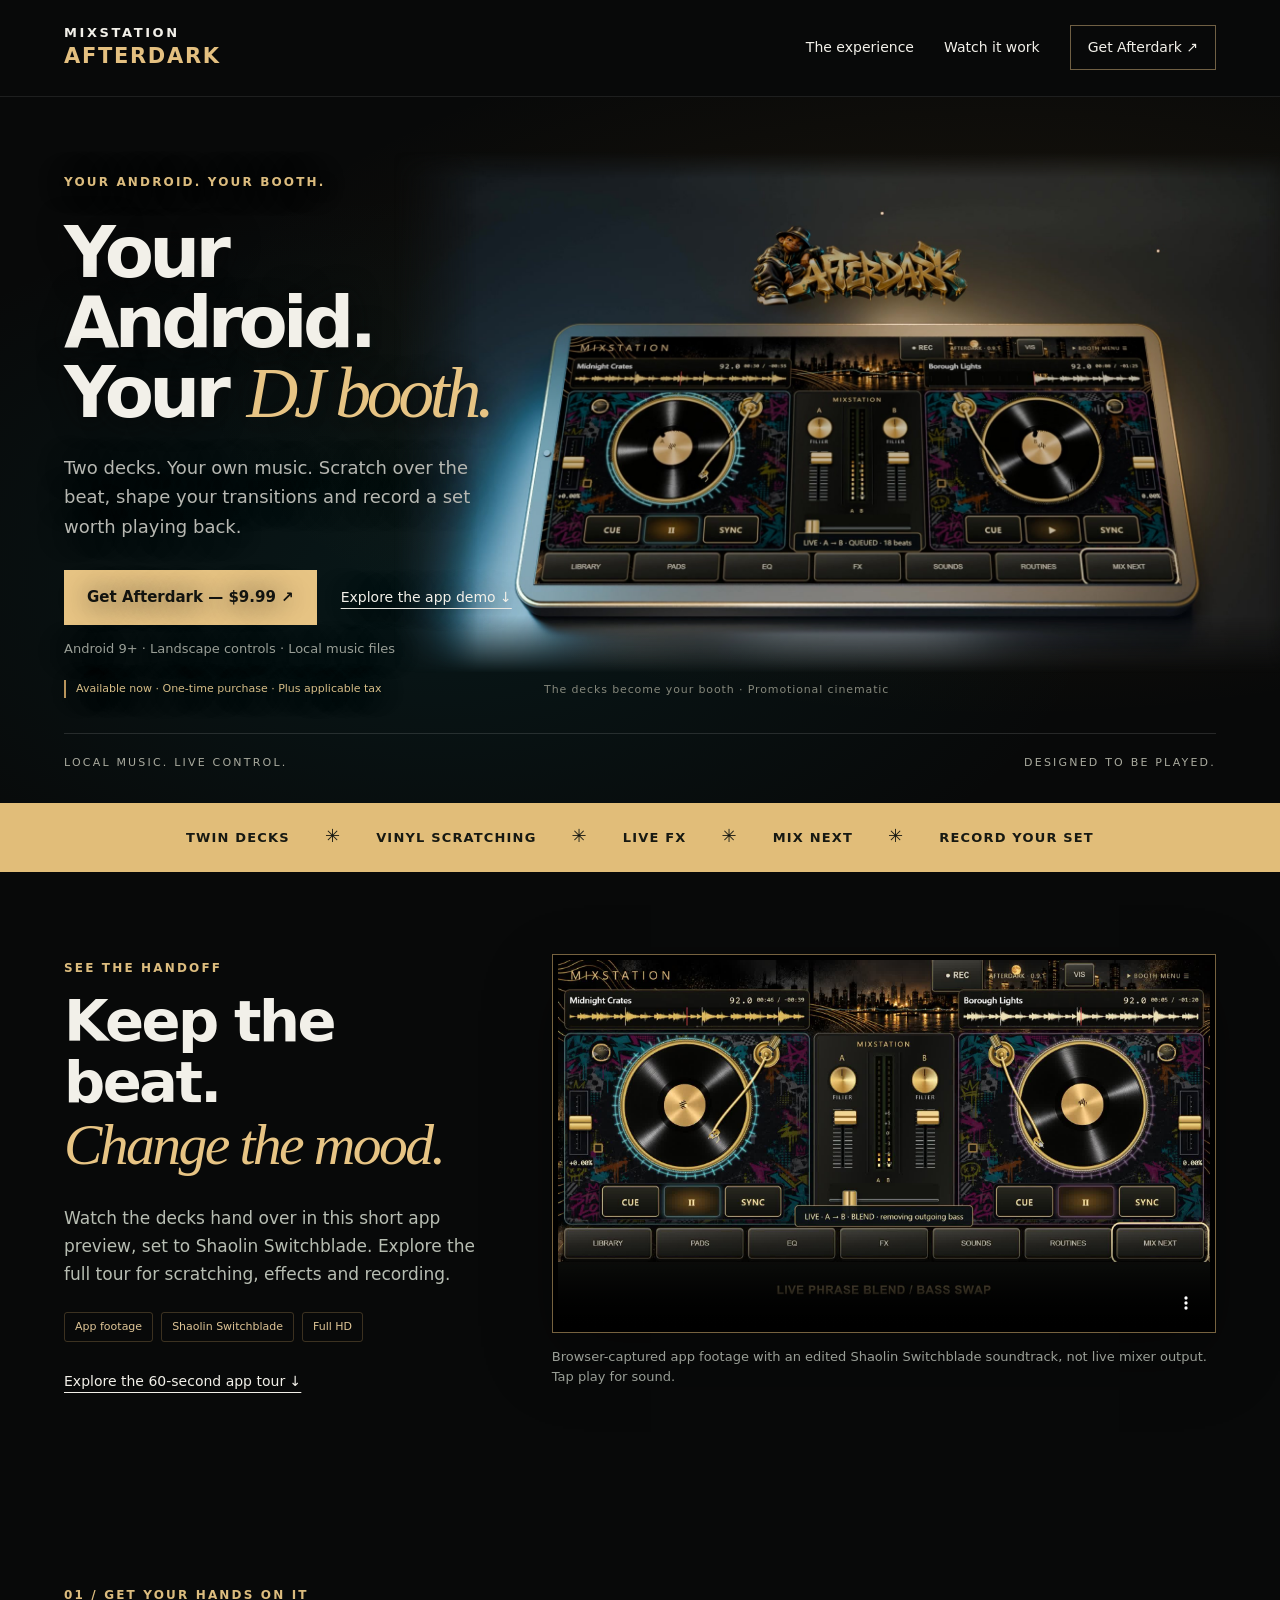
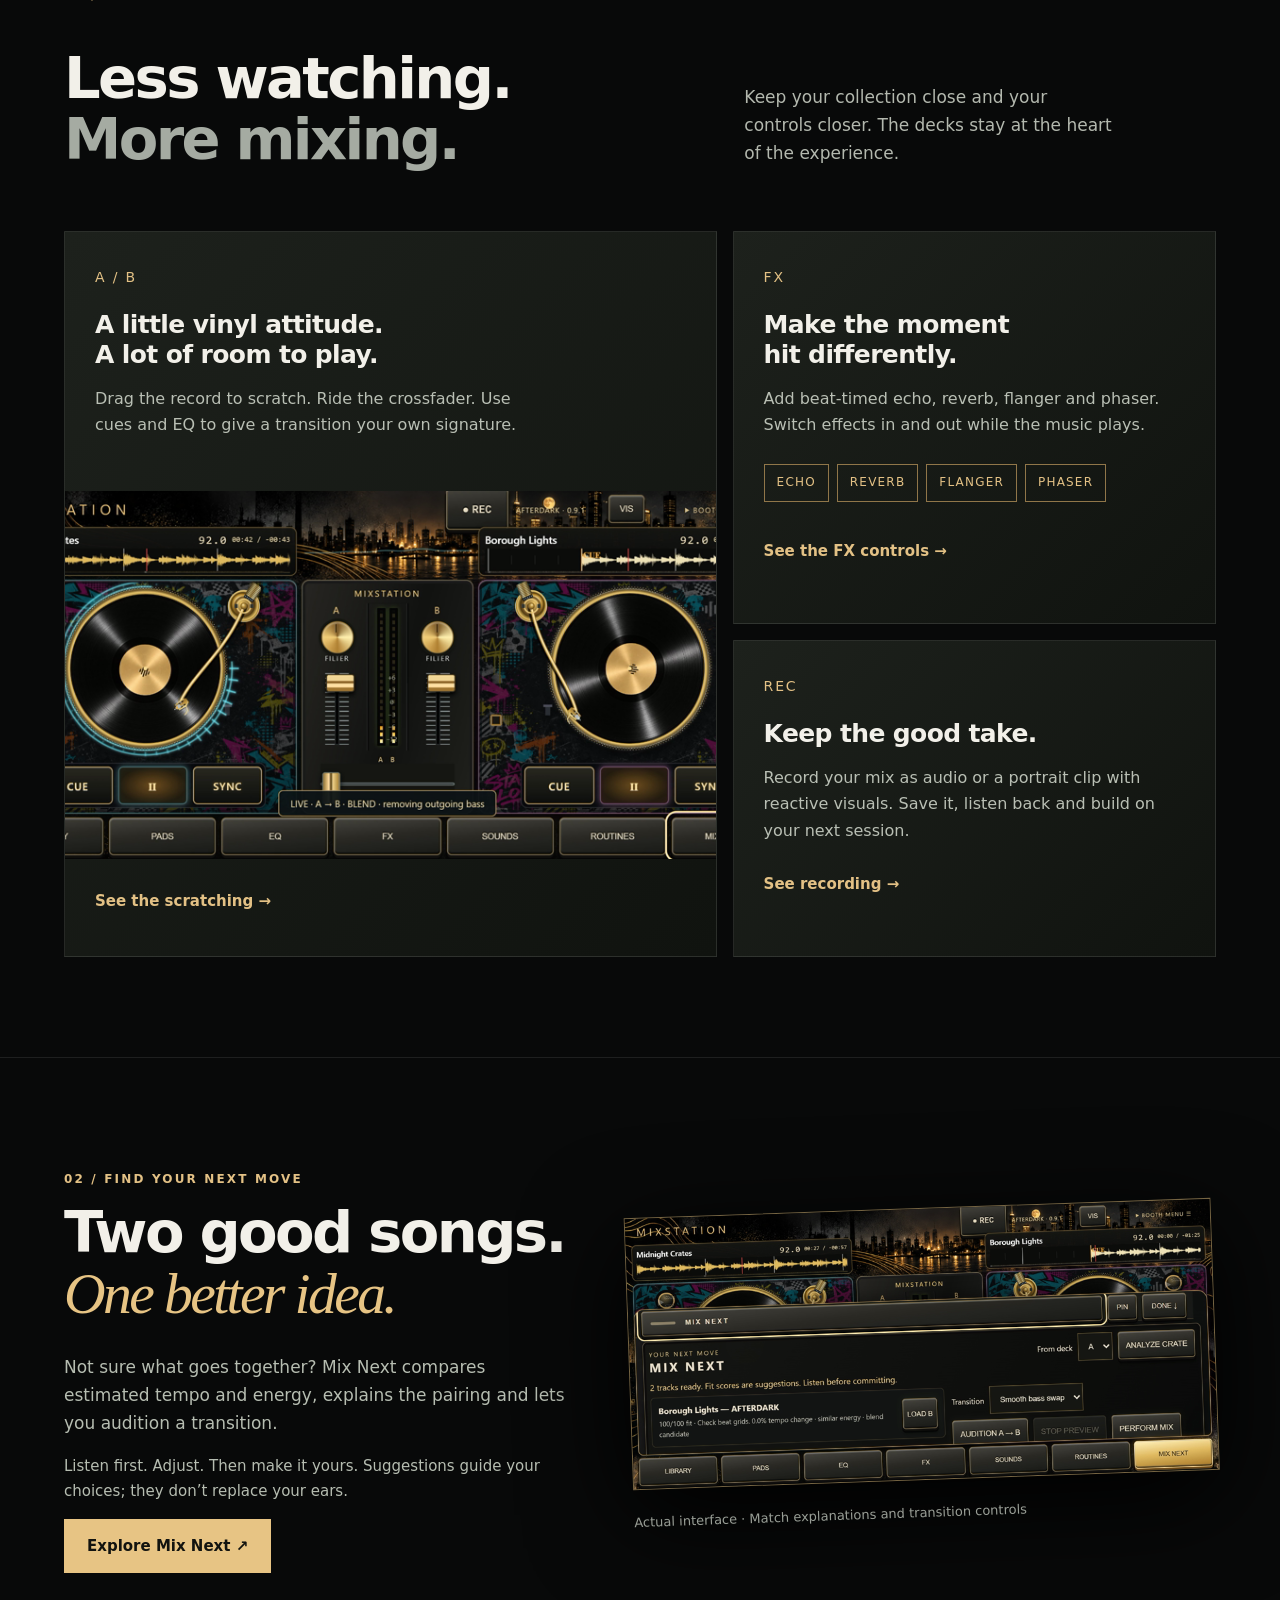
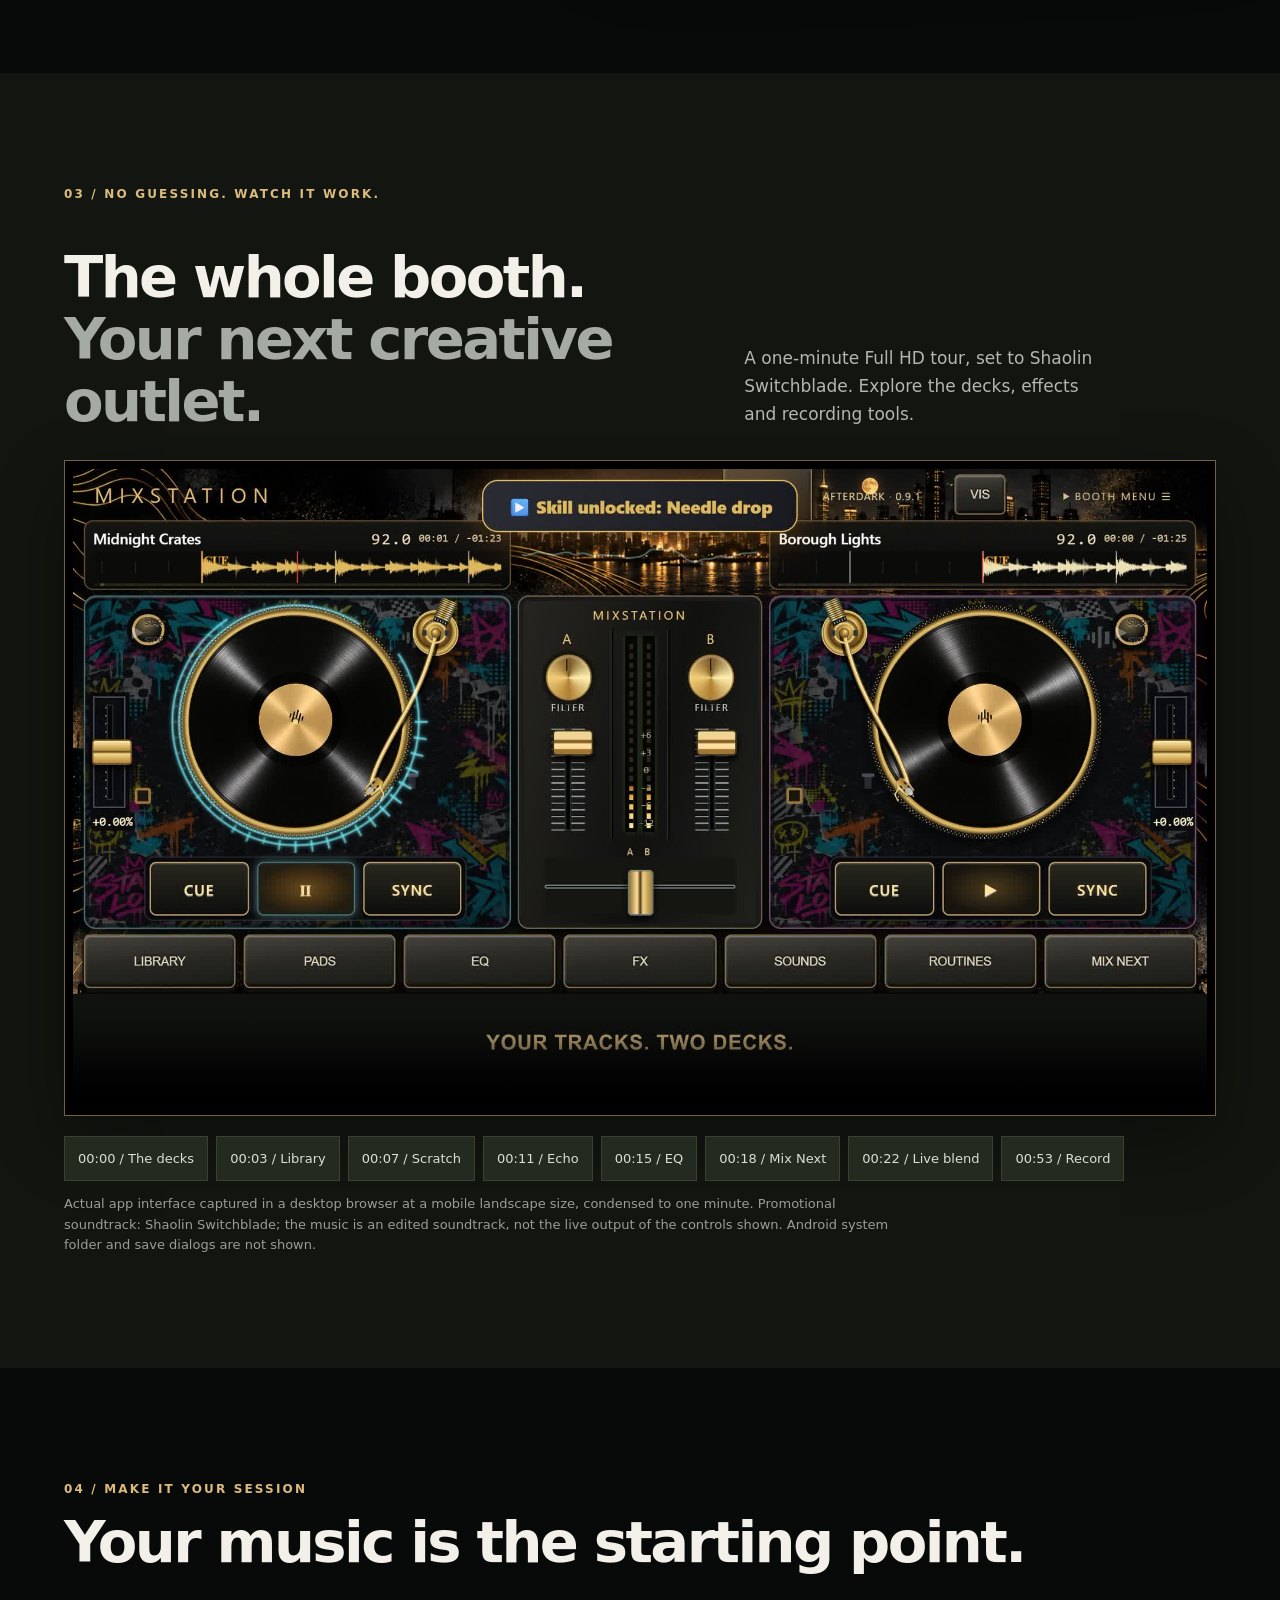
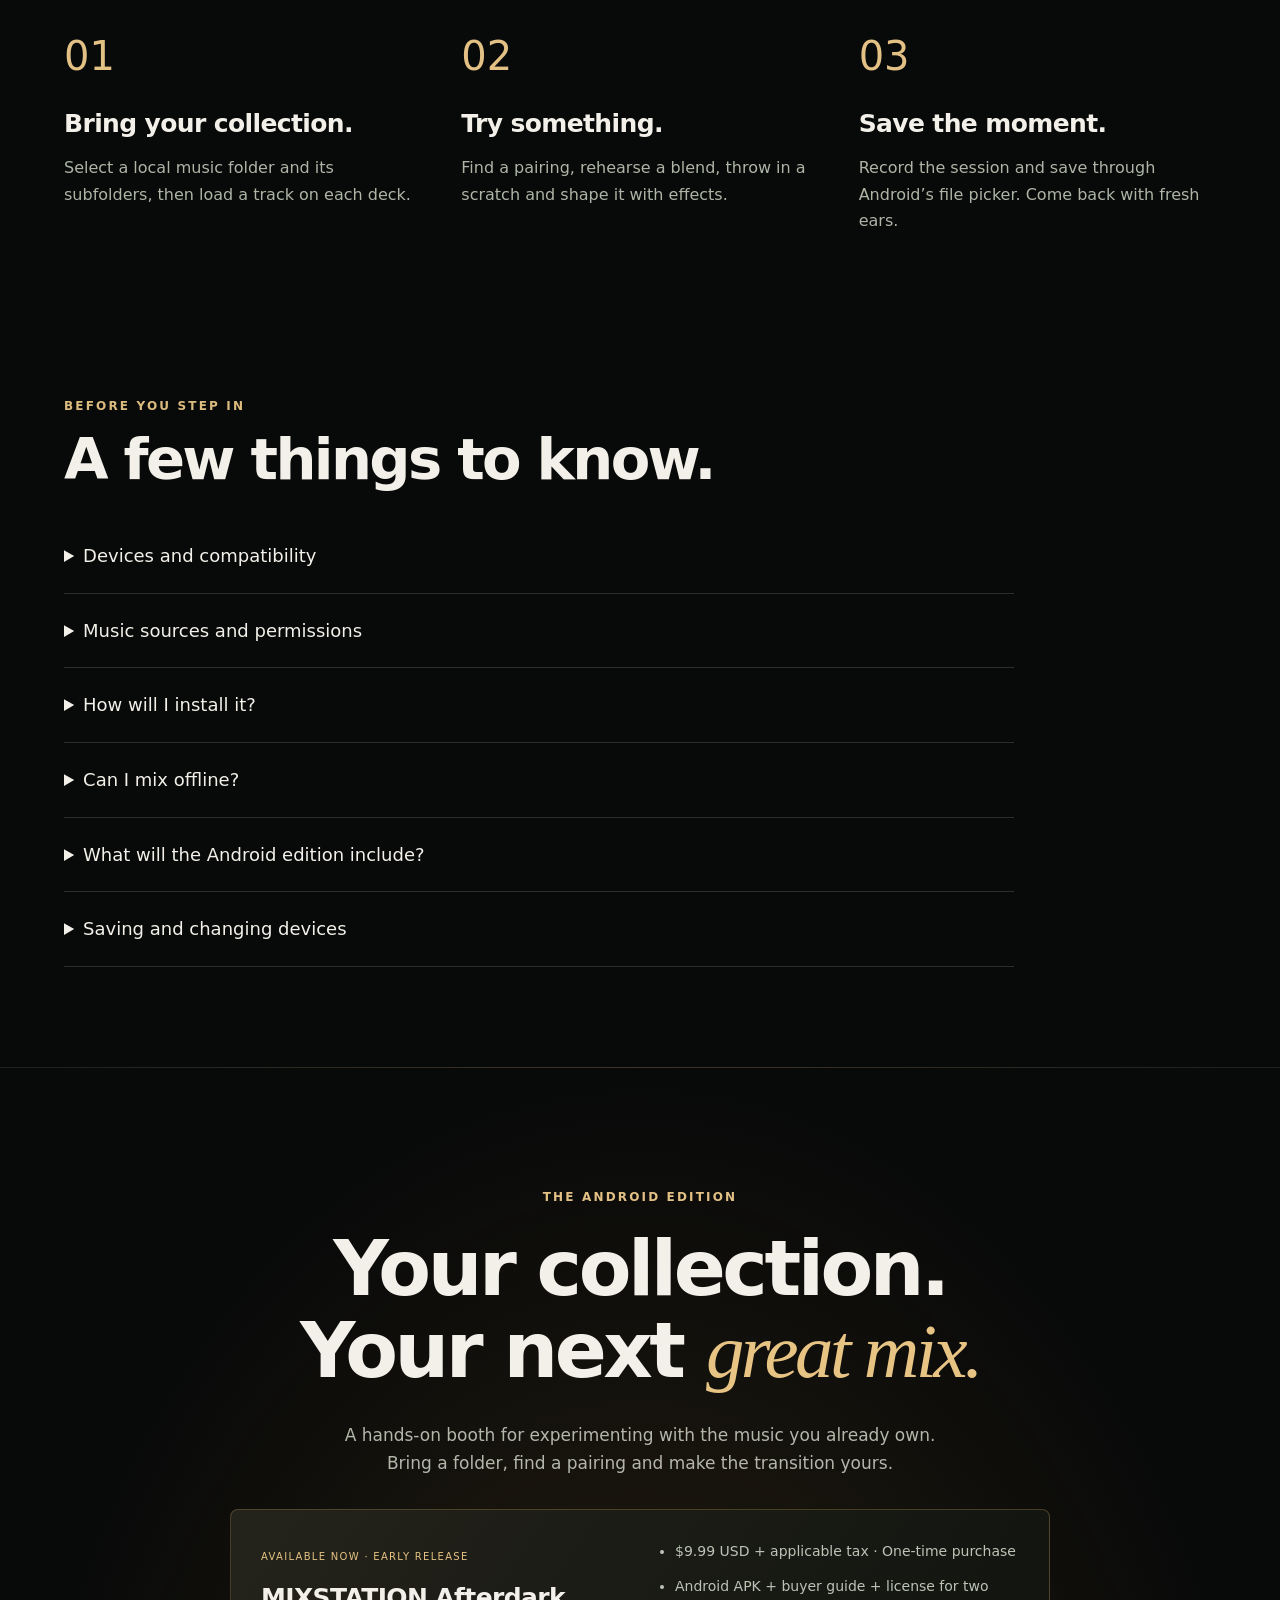
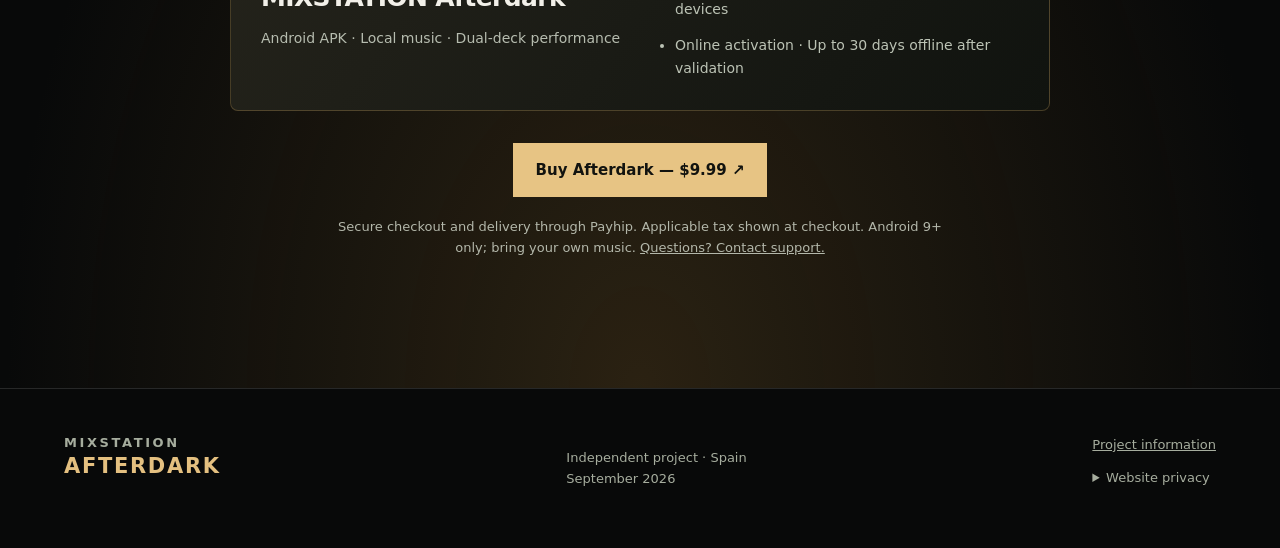
==== index.html @ 5caeccf5 "Play full cinematic automatically in hero" ====
<!doctype html><html lang="en"><head><meta charset="utf-8"><meta name="viewport" content="width=device-width,initial-scale=1,viewport-fit=cover"><meta name="theme-color" content="#080909"><meta name="description" content="Watch Afterdark in action: two decks, touch scratching and live effects for Android 9+. Available now for $9.99 USD plus tax, one-time purchase."><title>Afterdark — Your Android. Your DJ booth.</title><link rel="stylesheet" href="style.css?v=autoplay-cinematic-2"><script src="site.js?v=autoplay-cinematic-2" defer></script></head><body>
<a class="skip" href="#main">Skip to content</a><header><a href="#" class="brand">MIXSTATION<span>AFTERDARK</span></a><nav aria-label="Main navigation"><a href="#experience">The experience</a><a href="#demo">Watch it work</a><a class="nav-cta" href="#release">Get Afterdark ↗</a></nav></header>
<main id="main"><section class="hero"><div class="hero-copy"><p class="eyebrow">YOUR ANDROID. YOUR BOOTH.</p><h1>Your Android.<br>Your <em>DJ booth.</em></h1><p class="lead">Two decks. Your own music. Scratch over the beat, shape your transitions and record a set worth playing back.</p><div class="actions"><a class="button button-buy" href="https://payhip.com/b/3T2rJ">Get Afterdark — $9.99 ↗</a><a class="text-link" href="#demo">Explore the app demo ↓</a></div><p class="fine">Android 9+ · Landscape controls · Local music files</p><p class="release-note">Available now · One-time purchase · Plus applicable tax</p></div><figure class="hero-device"><div class="hero-media"><img src="assets/hero-premium-poster.jpg" alt="Gold turntables descend into Afterdark with sculpted graffiti and a b-boy character" width="1920" height="1080" fetchpriority="high"><video id="hero-motion" autoplay muted loop playsinline preload="none" aria-hidden="true" tabindex="-1" data-src="assets/afterdark-premium-film.mp4" data-mobile-src="assets/afterdark-premium-film-mobile.mp4"></video><button id="hero-motion-toggle" type="button" aria-pressed="false" aria-label="Play hero animation">Play motion</button></div><figcaption>The decks become your booth · Promotional cinematic</figcaption></figure><div class="hero-foot"><span>LOCAL MUSIC. LIVE CONTROL.</span><span>DESIGNED TO BE PLAYED.</span></div></section>
<div class="feature-line" aria-label="Key features"><span>TWIN DECKS</span><b>✳</b><span>VINYL SCRATCHING</span><b>✳</b><span>LIVE FX</span><b>✳</b><span>MIX NEXT</span><b>✳</b><span>RECORD YOUR SET</span></div>
<section id="highlight" class="section highlight"><div class="highlight-copy"><p class="eyebrow">SEE THE HANDOFF</p><h2>Keep the beat.<br><em>Change the mood.</em></h2><p>Watch the decks hand over in this short app preview, set to Shaolin Switchblade. Explore the full tour for scratching, effects and recording.</p><div class="proof-tags"><span>App footage</span><span>Shaolin Switchblade</span><span>Full HD</span></div><a class="text-link" href="#demo">Explore the 60-second app tour ↓</a></div><figure><div class="video-shell"><video id="highlight-video" controls playsinline preload="none" poster="assets/blend-highlight.jpg" width="1920" height="1080" aria-label="22-second Afterdark preview with Shaolin Switchblade soundtrack"><source src="assets/blend-highlight-shaolin-mobile.mp4" media="(max-width: 1024px)" type="video/mp4"><source src="assets/blend-highlight-shaolin.mp4" type="video/mp4"></video></div><figcaption>Browser-captured app footage with an edited Shaolin Switchblade soundtrack, not live mixer output. Tap play for sound.</figcaption></figure></section>
<section id="experience" class="section experience"><div class="section-head"><p class="eyebrow">01 / GET YOUR HANDS ON IT</p><h2>Less watching.<br><span>More mixing.</span></h2><p>Keep your collection close and your controls closer. The decks stay at the heart of the experience.</p></div><div class="feature-grid"><article class="feature feature-large"><span class="index">A / B</span><h3>A little vinyl attitude.<br>A lot of room to play.</h3><p>Drag the record to scratch. Ride the crossfader. Use cues and EQ to give a transition your own signature.</p><img src="assets/booth.png" alt="Actual Afterdark interface with dual vinyl decks and crossfader" width="844" height="390" loading="lazy"><button data-chapter="7.11">See the scratching →</button></article><article class="feature"><span class="index">FX</span><h3>Make the moment<br>hit differently.</h3><p>Add beat-timed echo, reverb, flanger and phaser. Switch effects in and out while the music plays.</p><div class="effect-labels" aria-label="Available effects"><span>ECHO</span><span>REVERB</span><span>FLANGER</span><span>PHASER</span></div><button data-chapter="11.11">See the FX controls →</button></article><article class="feature"><span class="index">REC</span><h3>Keep the good take.</h3><p>Record your mix as audio or a portrait clip with reactive visuals. Save it, listen back and build on your next session.</p><button data-chapter="53.51">See recording →</button></article></div></section>
<section class="mix-section section"><div><p class="eyebrow">02 / FIND YOUR NEXT MOVE</p><h2>Two good songs.<br><em>One better idea.</em></h2><p>Not sure what goes together? Mix Next compares estimated tempo and energy, explains the pairing and lets you audition a transition.</p><p class="muted">Listen first. Adjust. Then make it yours. Suggestions guide your choices; they don’t replace your ears.</p><button class="button" data-chapter="18.58">Explore Mix Next ↗</button></div><figure><img src="assets/mix-next.png" alt="Mix Next showing a tempo and energy match with transition audition controls" width="844" height="390" loading="lazy"><figcaption>Actual interface · Match explanations and transition controls</figcaption></figure></section>
<section id="demo" class="section demo"><div class="section-head"><p class="eyebrow">03 / NO GUESSING. WATCH IT WORK.</p><h2>The whole booth.<br><span>Your next creative outlet.</span></h2><p>A one-minute Full HD tour, set to Shaolin Switchblade. Explore the decks, effects and recording tools.</p></div><div class="video-shell"><video id="walkthrough" controls playsinline preload="none" poster="assets/walkthrough-hd-poster.jpg" width="1920" height="1080" aria-label="Afterdark one-minute app tour with edited Shaolin Switchblade soundtrack"><source src="assets/walkthrough-shaolin-mobile.mp4" media="(max-width: 1024px)" type="video/mp4"><source src="assets/walkthrough-shaolin.mp4" type="video/mp4"><a href="assets/walkthrough-shaolin.mp4">Open the video</a></video></div><div class="chapters" aria-label="Jump to a demonstration chapter"><button data-chapter="0.0">00:00 / The decks</button><button data-chapter="3.56">00:03 / Library</button><button data-chapter="7.11">00:07 / Scratch</button><button data-chapter="11.11">00:11 / Echo</button><button data-chapter="15.47">00:15 / EQ</button><button data-chapter="18.58">00:18 / Mix Next</button><button data-chapter="22.31">00:22 / Live blend</button><button data-chapter="53.51">00:53 / Record</button></div><p class="fine">Actual app interface captured in a desktop browser at a mobile landscape size, condensed to one minute. Promotional soundtrack: Shaolin Switchblade; the music is an edited soundtrack, not the live output of the controls shown. Android system folder and save dialogs are not shown.</p><p id="video-status" role="status" class="fine"></p></section>
<section class="section start"><p class="eyebrow">04 / MAKE IT YOUR SESSION</p><h2>Your music is the starting point.</h2><div class="steps"><article><b>01</b><h3>Bring your collection.</h3><p>Select a local music folder and its subfolders, then load a track on each deck.</p></article><article><b>02</b><h3>Try something.</h3><p>Find a pairing, rehearse a blend, throw in a scratch and shape it with effects.</p></article><article><b>03</b><h3>Save the moment.</h3><p>Record the session and save through Android’s file picker. Come back with fresh ears.</p></article></div></section>
<section class="section faq"><p class="eyebrow">BEFORE YOU STEP IN</p><h2>A few things to know.</h2><details><summary>Devices and compatibility</summary><p>The current build requires Android 9 or later and is designed for landscape use. This is an early release. Performance varies by device; an exhaustive supported-device list is not available. Keep the app in the foreground while mixing. Video recording requires more processing power.</p></details><details><summary>Music sources and permissions</summary><p>Afterdark works with local audio files you supply. Commercial music is not included. Spotify and YouTube streaming, stem separation and key lock are not included in this edition. Only share recordings you have permission to distribute.</p></details><details><summary>How will I install it?</summary><p>Your APK download and license key are supplied through your Payhip purchase receipt. Download it on your phone, open it and allow installation from your browser or file manager if Android asks. It is not currently a Google Play release.</p></details><details><summary>Can I mix offline?</summary><p>The decks play local files on your device. Internet is required for activation and license refresh. Your purchase allows two devices and up to 30 days of offline use after successful validation.</p></details><details><summary>What will the Android edition include?</summary><p>Dual decks, touch scratching, crossfader, EQ, effects, folder import, Mix Next suggestions, and session recording. You supply the music. This page covers Android; it does not advertise an iPhone app or include a Windows license.</p></details><details><summary>Saving and changing devices</summary><p>If a save dialog is cancelled, use Recover last recording in Library. Export recordings before uninstalling or changing devices. Private app data, cues and folder permissions do not automatically transfer.</p></details></section>
<section id="release" class="release section"><p class="eyebrow">THE ANDROID EDITION</p><h2>Your collection.<br>Your next <em>great mix.</em></h2><p>A hands-on booth for experimenting with the music you already own. Bring a folder, find a pairing and make the transition yours.</p><div class="release-card"><div><span class="release-badge">AVAILABLE NOW · EARLY RELEASE</span><h3>MIXSTATION Afterdark</h3><p>Android APK · Local music · Dual-deck performance</p></div><ul><li>$9.99 USD + applicable tax · One-time purchase</li><li>Android APK + buyer guide + license for two devices</li><li>Online activation · Up to 30 days offline after validation</li></ul></div><a class="button" href="https://payhip.com/b/3T2rJ">Buy Afterdark — $9.99 ↗</a><p class="fine">Secure checkout and delivery through Payhip. Applicable tax shown at checkout. Android 9+ only; bring your own music. <a href="https://payhip.com/mixstationafterdark/contact">Questions? Contact support.</a></p></section></main><footer><a class="brand" href="#">MIXSTATION<span>AFTERDARK</span></a><p>Independent project · Spain<br>September 2026</p><div><a href="https://github.com/m3libere28/afterdark-website">Project information</a><details><summary>Website privacy</summary><p>No added analytics, forms, advertising trackers or cookies on this website. Purchases open Payhip, which handles checkout and delivery under its own policies. GitHub may process technical request information under its <a href="https://docs.github.com/en/site-policy/privacy-policies/github-general-privacy-statement">privacy statement</a>.</p></details></div></footer></body></html>
---- style.css ----
*{box-sizing:border-box}html{scroll-behavior:smooth;scroll-padding-top:90px}body{margin:0;color:#f2f0e9;background:#080909;font:17px/1.65 system-ui,-apple-system,"Segoe UI",sans-serif}a{color:inherit}button{font:inherit;cursor:pointer}header{max-width:1440px;margin:auto;padding:24px 5%;display:flex;justify-content:space-between;align-items:center;gap:20px;border-bottom:1px solid #ffffff17}.brand{font-weight:750;letter-spacing:.2em;font-size:13px;text-decoration:none;line-height:1.4}.brand span{display:block;letter-spacing:.08em;font-size:21px;color:#e4c080}nav{display:flex;align-items:center;gap:30px;font-size:14px}nav a{text-decoration:none}.nav-cta{border:1px solid #706044;padding:10px 17px}.hero{position:relative;max-width:1600px;margin:auto;padding:68px 5% 0;overflow:hidden;background:radial-gradient(ellipse at 74% 42%,#a5821f12,transparent 55%)}.hero-copy{position:relative;z-index:1;max-width:730px}.eyebrow{color:#dcbc7e;letter-spacing:.18em;font-weight:650;font-size:12px}h1{font-size:clamp(58px,7.5vw,112px);line-height:.98;letter-spacing:-.065em;margin:24px 0}em{font-family:Georgia,serif;font-weight:400;color:#e7c484}h1 em{letter-spacing:-.06em}.lead{max-width:545px;font-size:20px;color:#b7b8b2}.actions{display:flex;gap:24px;align-items:center;flex-wrap:wrap;margin:28px 0 14px}.button{display:inline-block;border:0;text-decoration:none;background:#e7c484;color:#12130f;padding:15px 23px;font-size:15px;font-weight:700}.button:hover{background:#ffe0a3}.text-link{font-size:14px;text-underline-offset:6px}.fine,figcaption{font-size:13px;color:#999e96;line-height:1.55}.hero-device{margin:-180px -5% 0 24%;position:relative}.hero-device img{width:100%;height:auto;display:block;mix-blend-mode:screen}.hero-device figcaption{max-width:590px;margin:0 4% 22px auto;text-align:right}.hero-foot{display:flex;justify-content:space-between;padding:20px 0;border-top:1px solid #ffffff20;font-size:11px;letter-spacing:.2em;color:#a9aa9e}.feature-line{display:flex;justify-content:center;gap:35px;flex-wrap:wrap;padding:24px;background:#e1bd79;color:#171912;font-size:13px;font-weight:750;letter-spacing:.09em}.feature-line b{font-size:18px;line-height:1}.section{max-width:1280px;margin:auto;padding:100px 5%}.section-head{display:grid;grid-template-columns:1.4fr 1fr;align-items:end;gap:20px}.section-head .eyebrow{grid-column:1/-1}h2{font-size:clamp(38px,4.5vw,66px);font-weight:550;line-height:1.07;letter-spacing:-.045em;margin:10px 0 28px}h2 span{color:#a5aba2}.section-head>p:last-child{color:#b3b8ae;max-width:370px;margin-bottom:32px}h3{font-size:25px;line-height:1.2;letter-spacing:-.025em;margin:20px 0 15px}.feature-grid{display:grid;grid-template-columns:1.35fr 1fr;gap:16px;margin-top:32px}.feature{padding:30px;background:linear-gradient(135deg,#1d211c,#10130f);border:1px solid #ffffff17;overflow:hidden}.feature-large{grid-row:span 2}.index{font-size:14px;color:#e3c185;letter-spacing:.13em}.feature p{font-size:16px;color:#b9bfb4;max-width:450px}.feature img{width:135%;height:auto;max-width:none;margin:36px 0 10px -18%}.feature button{background:none;color:#e3c185;border:0;padding:12px 0;font-weight:600;font-size:15px}.effect-labels{display:flex;flex-wrap:wrap;gap:8px;margin:25px 0}.effect-labels span{border:1px solid #907649;color:#e3c185;font-size:12px;letter-spacing:.1em;padding:8px 12px}.mix-section{display:grid;grid-template-columns:1fr 1.15fr;gap:55px;align-items:center;border-top:1px solid #ffffff17}.mix-section p{color:#b6bdb1}.mix-section .eyebrow{color:#e3c185}.mix-section .muted{font-size:15px}.mix-section figure{margin:0;transform:rotate(-2deg)}.mix-section img{width:100%;height:auto;border:1px solid #756442;box-shadow:0 25px 100px #000}.mix-section figcaption{margin-top:15px}.demo{background:#121510;max-width:none;padding-left:max(5%,calc((100% - 1152px)/2));padding-right:max(5%,calc((100% - 1152px)/2))}.video-shell{border:1px solid #76623f;background:#000;padding:8px;box-shadow:0 25px 65px #0005}video{display:block;width:100%;height:auto}.chapters{display:flex;flex-wrap:wrap;gap:8px;margin-top:20px}.chapters button{color:#dadfd4;background:#242a20;border:1px solid #394130;padding:11px 13px;font-size:13px}.chapters button:hover,.chapters button.active{background:#e3c185;color:#12130f}.demo>.fine{max-width:850px}.steps{display:grid;grid-template-columns:repeat(3,1fr);gap:40px;margin-top:50px}.steps b{color:#e3c185;font-size:40px;font-weight:350}.steps p{font-size:16px;color:#aeb5a6}.faq{padding-top:35px}details{padding:22px 0;border-bottom:1px solid #ffffff25}summary{cursor:pointer;font-size:18px}details p{color:#b0b7a9;max-width:850px;font-size:16px}.release{text-align:center;background:radial-gradient(ellipse at bottom,#56411e70,transparent 70%);max-width:none;padding-bottom:110px;border-top:1px solid #ffffff17}.release h2{font-size:clamp(48px,6vw,86px)}.release>p{max-width:620px;margin:20px auto;color:#b3b7aa}.release .eyebrow{color:#e3c185}.release .fine{font-size:13px}footer{display:flex;justify-content:space-between;gap:35px;max-width:1280px;margin:auto;padding:45px 5%;border-top:1px solid #ffffff20;font-size:13px;color:#a6ad9e}footer details{border:0;padding:12px 0}footer summary{font-size:13px}footer div{max-width:350px}.skip{position:absolute;top:-100px;left:10px;padding:12px;background:#e3c185;color:#080909;z-index:10}.skip:focus{top:10px}:focus-visible{outline:3px solid #ecd39e;outline-offset:5px}@media(min-width:1100px){.hero-copy{max-width:650px}.hero-device{margin-top:-315px;margin-left:36%;margin-right:-10%;}.hero{min-height:760px}.hero-foot{margin-top:15px}}@media(max-width:850px){header{align-items:flex-start}nav{gap:14px}nav a:first-child{display:none}.hero{padding-top:45px}.hero-device{margin:0 -10%;}.hero-device figcaption{margin:0 10% 24px;text-align:center}.hero-foot{font-size:10px}.section{padding:60px 6%}.section-head{display:block}.feature-grid,.mix-section,.steps{grid-template-columns:1fr}.feature-large{grid-row:auto}.feature img{width:110%;margin-left:-5%}.mix-section{gap:35px}.mix-section figure{transform:none}.steps{gap:20px}.feature-line{gap:15px;font-size:11px}.feature-line b{display:none}.demo{padding:60px 5%}.release{padding:70px 6%}footer{flex-wrap:wrap}.lead{font-size:18px}}@media(prefers-reduced-motion:reduce){html{scroll-behavior:auto}}

@media(min-width:1100px){.hero{display:grid;grid-template-columns:42% 58%;align-items:center;min-height:0;padding-top:45px}.hero-copy{max-width:none}h1{font-size:clamp(64px,6.3vw,100px)}.hero-device{margin:0 -9% 0 -3%}.hero-foot{grid-column:1/-1}.hero-device figcaption{margin:0 9% 24px 3%;text-align:center}.lead{font-size:18px}}

.hero-media{position:relative;isolation:isolate}.hero-media>video{position:absolute;inset:0;width:100%;height:100%;object-fit:fill;opacity:0;pointer-events:none;mix-blend-mode:screen}.hero-media.motion-ready>video{opacity:1}.hero-media.motion-ready>img{visibility:hidden}#hero-motion-toggle{position:absolute;right:7%;bottom:6%;border:1px solid #b99a5e77;background:#10120edb;color:#ead4a9;border-radius:30px;padding:10px 16px;font-size:12px;min-height:44px;backdrop-filter:blur(8px)}#hero-motion-toggle:hover{background:#2e281c}.hero-device figcaption a{color:#e3c185;text-underline-offset:3px}

/* Shared atmosphere and feathered media keep the hero in the page, without a card edge. */
.hero{isolation:isolate;background:none}.hero::before{content:"";position:absolute;inset:0;z-index:-1;pointer-events:none;background:radial-gradient(ellipse at 78% 38%,#b17a2720,transparent 57%),radial-gradient(ellipse at 34% 68%,#087f8920,transparent 56%)}
.hero-media{isolation:auto}.hero-media>img,.hero-media>video{-webkit-mask-image:linear-gradient(to bottom,transparent 0%,#000 14%,#000 77%,transparent 100%);mask-image:linear-gradient(to bottom,transparent 0%,#000 14%,#000 77%,transparent 100%)}
.hero-media::after{content:"";position:absolute;inset:0;pointer-events:none;background:linear-gradient(to right,#080909,transparent 6%,transparent 94%,#080909);z-index:1}
.hero-copy{text-shadow:0 2px 28px #080909}.hero-device figcaption{font-size:11px;letter-spacing:.08em;color:#85877b;margin-top:-12px}
#hero-motion-toggle{z-index:2;bottom:5%;border-color:#b99a5e33;background:#10120e99;padding:8px 13px;font-size:11px}
@media(min-width:1100px){.hero-device{margin:0 -12% 0 -7%}.hero-copy{z-index:2}.hero{padding-bottom:0}.hero-device figcaption{margin-bottom:20px}}
@media(max-width:850px){.hero-device{margin:-10px -7% 0}.hero-media>img,.hero-media>video{-webkit-mask-image:linear-gradient(to bottom,transparent,#000 13%,#000 77%,transparent);mask-image:linear-gradient(to bottom,transparent,#000 13%,#000 77%,transparent)}.hero-device figcaption{margin-bottom:22px}}
.hero-media::after{display:none}.hero-media{-webkit-mask-image:linear-gradient(to right,transparent,#000 6%,#000 95%,transparent);mask-image:linear-gradient(to right,transparent,#000 6%,#000 95%,transparent)}

.release-note{display:inline-block;font-size:11px;color:#d6bd87;border-left:2px solid #bb975d;padding-left:10px;margin-top:0}.highlight{display:grid;grid-template-columns:.8fr 1.2fr;gap:45px;align-items:center;padding-top:75px;padding-bottom:80px}.highlight figure{margin:0}.highlight-copy>p:not(.eyebrow){color:#b7bdb2;max-width:430px}.highlight figcaption{margin-top:14px}.proof-tags{display:flex;gap:8px;flex-wrap:wrap;margin:24px 0}.proof-tags span{font-size:11px;color:#dfc596;border:1px solid #79613d77;padding:5px 10px;border-radius:3px}.highlight .video-shell{padding:5px}.release-card{max-width:820px;margin:32px auto;text-align:left;padding:30px;display:grid;grid-template-columns:1fr 1fr;gap:30px;background:linear-gradient(125deg,#24231b,#10130f);border:1px solid #977b4666;border-radius:8px}.release-card h3{margin:15px 0 8px}.release-card p{color:#b6bcaf;font-size:14px}.release-badge{font-size:10px;letter-spacing:.13em;color:#e5c383}.release-card ul{margin:0;padding-left:20px;color:#bcc3b5;font-size:14px}.release-card li+li{margin-top:12px}.faq details{max-width:950px}.hero h1{font-size:clamp(54px,5.6vw,84px)}
@media(max-width:850px){.highlight{grid-template-columns:1fr;gap:25px;padding-top:50px}.release-card{grid-template-columns:1fr;gap:15px;padding:24px}.hero h1{font-size:clamp(48px,9vw,76px)}}

/* Cinematic hero: original 16:9 framing, softly merged into the page. */
.hero-media{aspect-ratio:16/9;mask-image:linear-gradient(90deg,transparent,#000 9%,#000 94%,transparent);-webkit-mask-image:linear-gradient(90deg,transparent,#000 9%,#000 94%,transparent)}
.hero-media>img,.hero-media>video{width:100%;height:100%;object-fit:contain;mask-image:linear-gradient(180deg,transparent,#000 5%,#000 89%,transparent);-webkit-mask-image:linear-gradient(180deg,transparent,#000 5%,#000 89%,transparent)}
.hero-device figcaption{margin-top:8px}#hero-motion-toggle{bottom:2%;right:9%}
@media(min-width:1100px){.hero{grid-template-columns:39% 61%;padding-top:55px;padding-bottom:10px}.hero-device{margin:0 -15% 0 -17%}.hero-copy{max-width:540px}.hero-copy .lead{max-width:430px}}
@media(min-width:851px) and (max-width:1099px){.hero-device{margin:5px -6% 0 8%}}
@media(max-width:850px){.hero-device{margin:18px -6% 0}.hero-media>img,.hero-media>video{mask-image:linear-gradient(180deg,transparent,#000 5%,#000 92%,transparent);-webkit-mask-image:linear-gradient(180deg,transparent,#000 5%,#000 92%,transparent)}}

/* Phone and tablet presentation. Keep controls reachable and media uncropped. */
img{max-width:100%}button,a,summary{-webkit-tap-highlight-color:#e7c48433}button,summary{touch-action:manipulation}section,article,figure,.hero-copy{min-width:0}
@media(max-width:1099px){
 header{padding:18px max(5%,env(safe-area-inset-left));gap:12px}nav{gap:12px}nav a{display:inline-flex;align-items:center;min-height:44px}
 .hero{padding:32px 5% 0;display:flex;flex-direction:column}.hero-copy{max-width:700px;width:100%}.hero h1{font-size:clamp(42px,7.7vw,72px);line-height:1.04;margin:15px 0 18px}.hero .lead{font-size:18px;line-height:1.55;max-width:620px;margin:0}
 .hero-device{width:100%;max-width:900px;margin:12px 0 0}.hero-device figcaption{margin:8px 0 18px;text-align:center}.hero-media{overflow:visible}.hero-foot{width:100%;gap:16px}.actions{margin:20px 0 12px;gap:12px 20px}.text-link{display:inline-flex;align-items:center;min-height:44px}.hero .fine{margin:8px 0}.release-note{font-size:12px}
 .section{padding:56px 5%}.section-head{display:block}.section-head>p:last-child{max-width:650px}.highlight,.mix-section{gap:26px}.feature img{width:100%;margin:24px 0 8px;max-width:100%}.video-shell{padding:3px}.video-shell video{aspect-ratio:16/9;object-fit:contain}.chapters button,.feature button{min-height:48px}.fine,figcaption{font-size:13px;color:#aeb2a7}.release{padding-bottom:max(56px,env(safe-area-inset-bottom))}footer{padding-bottom:max(30px,env(safe-area-inset-bottom))}
}
@media(min-width:701px) and (max-width:1099px){
 .hero-copy{text-align:center}.hero .lead{margin-inline:auto}.actions{justify-content:center}.hero-device{margin-top:8px;max-width:840px}.hero h1 br{display:initial}.hero h1{font-size:60px}.hero-foot{margin-top:0}.feature-grid{grid-template-columns:1fr 1fr}.feature-large{grid-column:1/-1;grid-row:auto}.feature-large img{max-width:700px;display:block;margin-inline:auto}.highlight,.mix-section{grid-template-columns:1fr}.highlight-copy>p{max-width:650px}.steps{grid-template-columns:repeat(3,1fr);gap:24px}.release-card{grid-template-columns:1fr 1fr}.chapters{display:grid;grid-template-columns:repeat(4,1fr)}
}
@media(max-width:700px){
 body{font-size:16px}header{align-items:center}.brand{font-size:10px}.brand span{font-size:17px}nav a:not(.nav-cta){display:none}.nav-cta{font-size:12px;padding:8px 12px}.hero{padding-top:25px}.eyebrow{font-size:10px;letter-spacing:.14em}.hero .lead{font-size:16px}.hero .actions{display:grid;grid-template-columns:1fr 1fr;gap:8px}.hero .button{padding:13px 12px;text-align:center;font-size:14px}.hero .text-link{font-size:13px;justify-content:center}.hero-device{order:0;margin-top:10px;width:calc(100% + 8%);max-width:none}.hero-media{margin-bottom:44px}#hero-motion-toggle{bottom:-40px;right:7%;font-size:12px;min-height:44px}.hero-device figcaption{text-align:left;margin:8px 5% 15px;max-width:65%;font-size:11px}.hero-foot{font-size:9px;letter-spacing:.1em;padding:16px 0}.feature-line{padding:16px 5%;gap:10px 18px;font-size:10px}.feature-line b{display:none}
 .section{padding:42px 5%}h2{font-size:clamp(32px,8.4vw,44px);margin-bottom:20px}h3{font-size:23px}.feature-grid,.highlight,.mix-section,.steps,.release-card{grid-template-columns:1fr}.feature{padding:22px}.feature-grid{margin-top:20px}.highlight{gap:18px}.proof-tags{margin:16px 0}.mix-section figure{transform:none}.chapters{display:grid;grid-template-columns:1fr 1fr;gap:8px}.chapters button{text-align:left;font-size:12px;padding:10px}.steps{gap:20px;margin-top:25px}.steps article{border-top:1px solid #ffffff17;padding-top:16px}.steps b{font-size:28px}.steps h3{margin-top:8px}.faq details{padding:14px 0}.faq summary{min-height:48px;display:list-item;align-content:center;font-size:16px;padding:10px 0}.release h2{font-size:clamp(38px,10vw,54px)}.release-card{padding:20px;gap:12px}.release>.button{display:block;width:100%;max-width:440px;margin-inline:auto}footer{gap:20px;padding:30px 5%;flex-direction:column}footer p{margin:0}
}

@media(max-width:700px){.hero-device{width:100%;align-self:center}.hero-media{-webkit-mask-image:none;mask-image:none}.hero-media>img,.hero-media>video{-webkit-mask-image:linear-gradient(180deg,transparent,#000 5%,#000 92%,transparent);mask-image:linear-gradient(180deg,transparent,#000 5%,#000 92%,transparent)}}

#film-dialog{width:min(1100px,94vw);max-height:94dvh;padding:18px;background:#10130f;color:#f2f0e9;border:1px solid #80663d;overflow:auto}#film-dialog::backdrop{background:#020403ed}.film-heading{display:flex;align-items:center;justify-content:space-between;gap:16px;margin-bottom:14px}.film-heading h2{font-size:22px;line-height:1.2;margin:0}#close-film{min-height:44px;padding:8px 14px;color:#edce90;background:#24251e;border:1px solid #80663d;flex-shrink:0}#premium-film{aspect-ratio:16/9}body:has(#film-dialog[open]){overflow:hidden}@media(max-width:700px){#film-dialog{padding:10px}.film-heading h2{font-size:16px}}

@media(max-width:700px){.hero .actions>.text-link{grid-column:1/-1;justify-content:flex-start}.hero .actions>.button{display:flex;align-items:center;justify-content:center;min-height:48px}}

/* Full cinematic is the inline, autoplaying hero. */
@media(max-width:700px){.hero .actions{grid-template-columns:1fr}.hero .actions>.text-link{grid-column:auto}.hero-device{margin-top:0}}
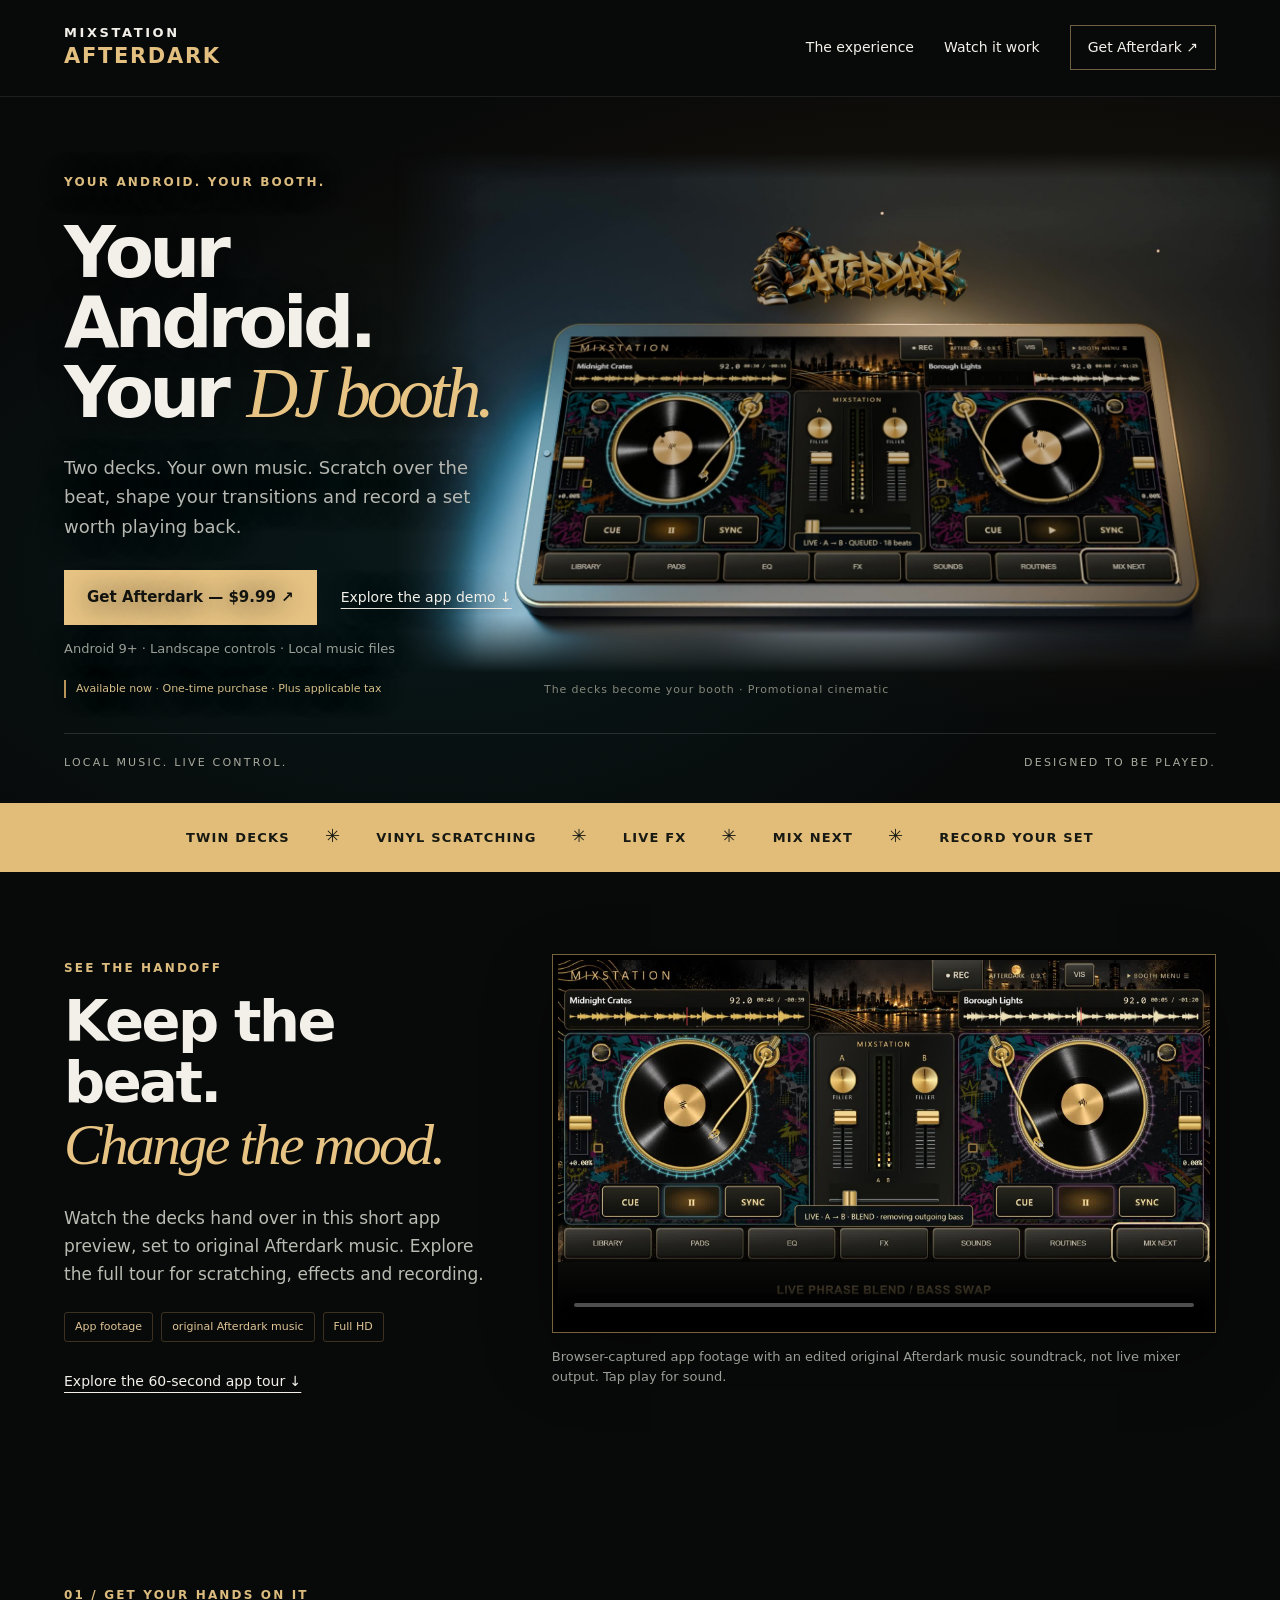
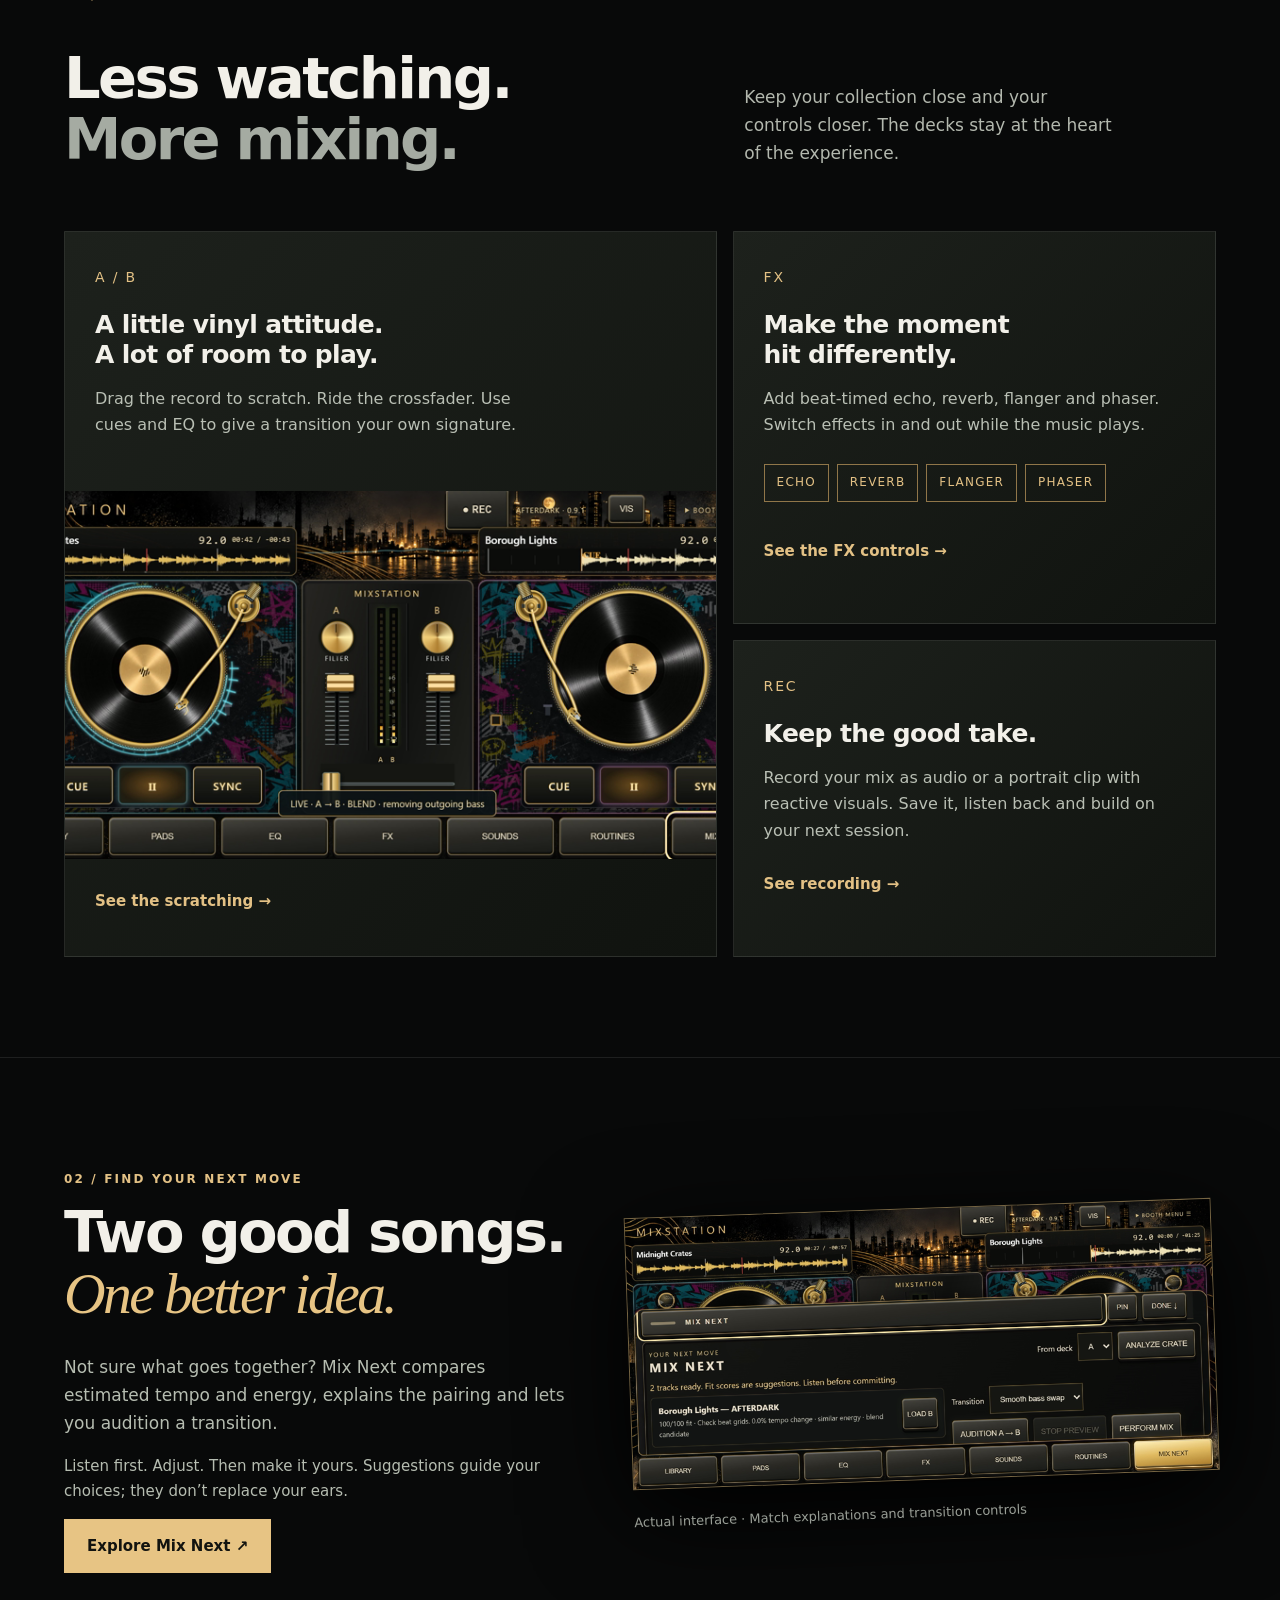
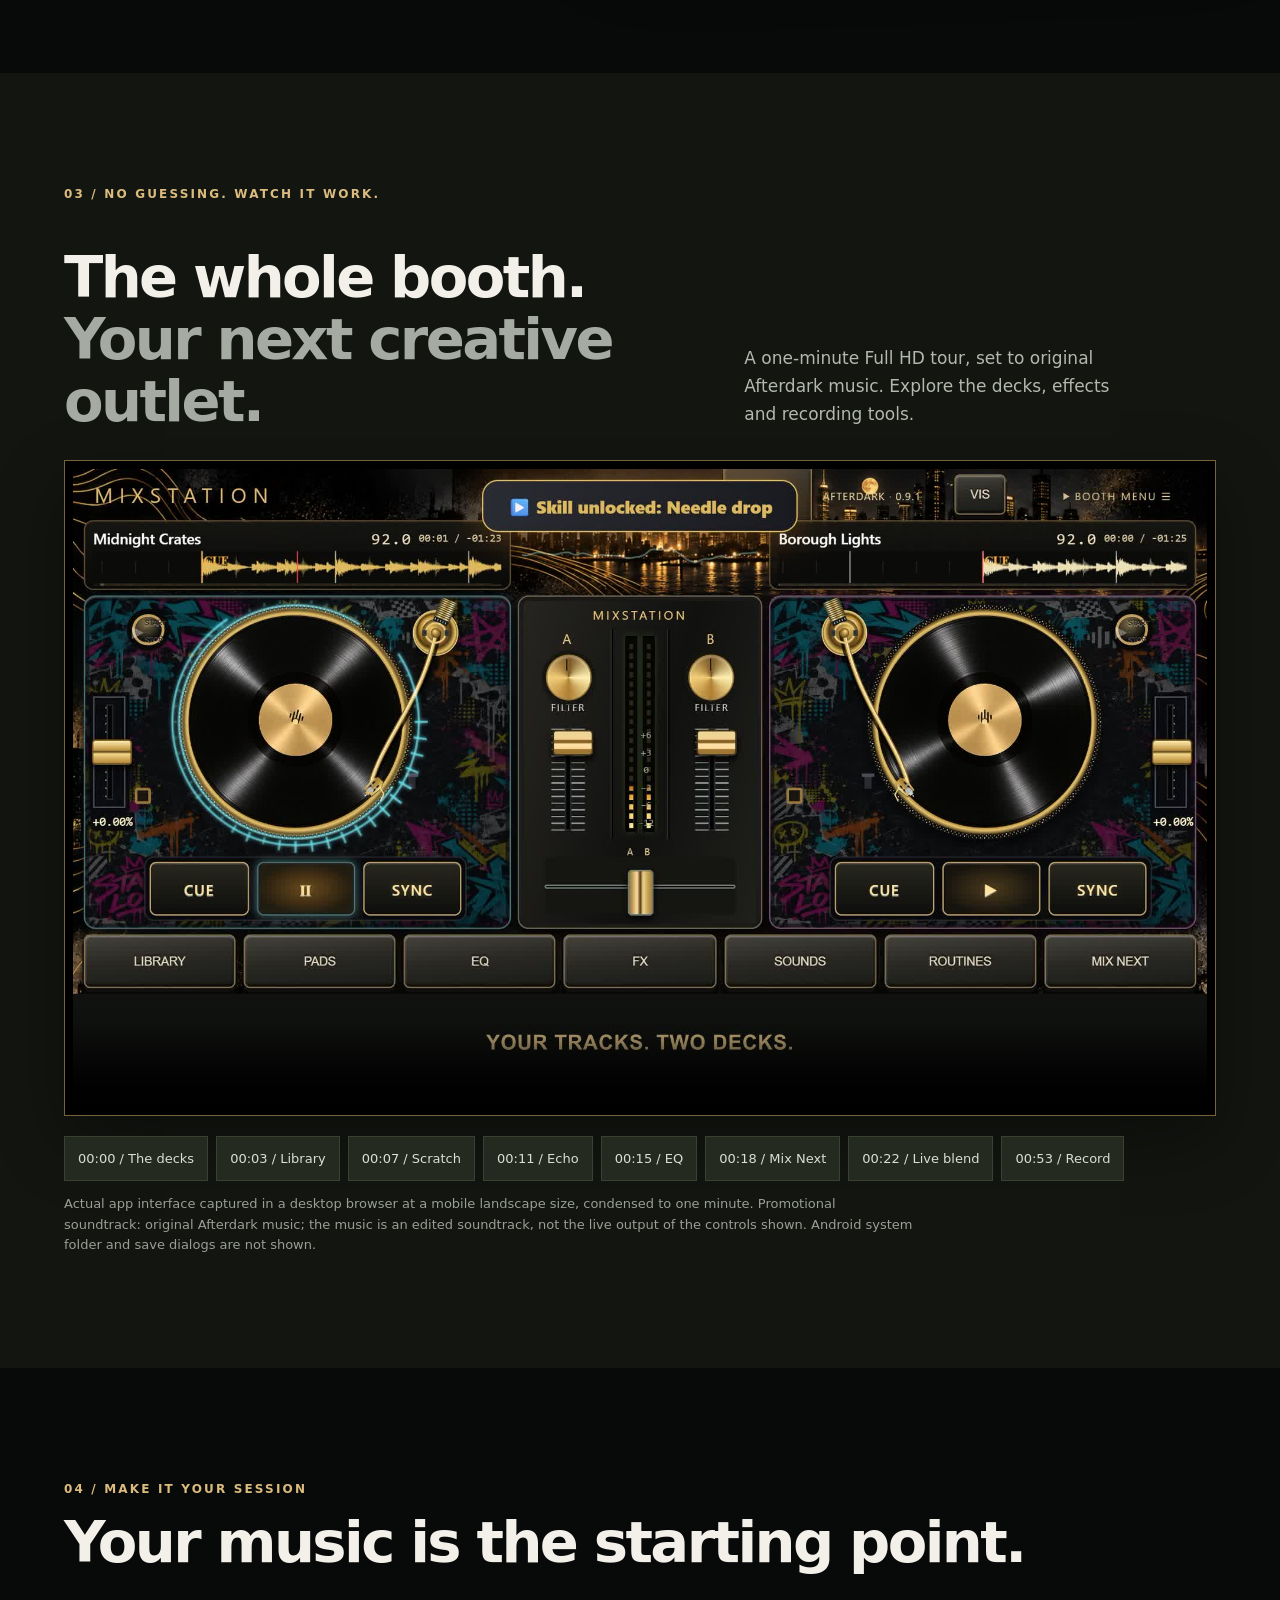
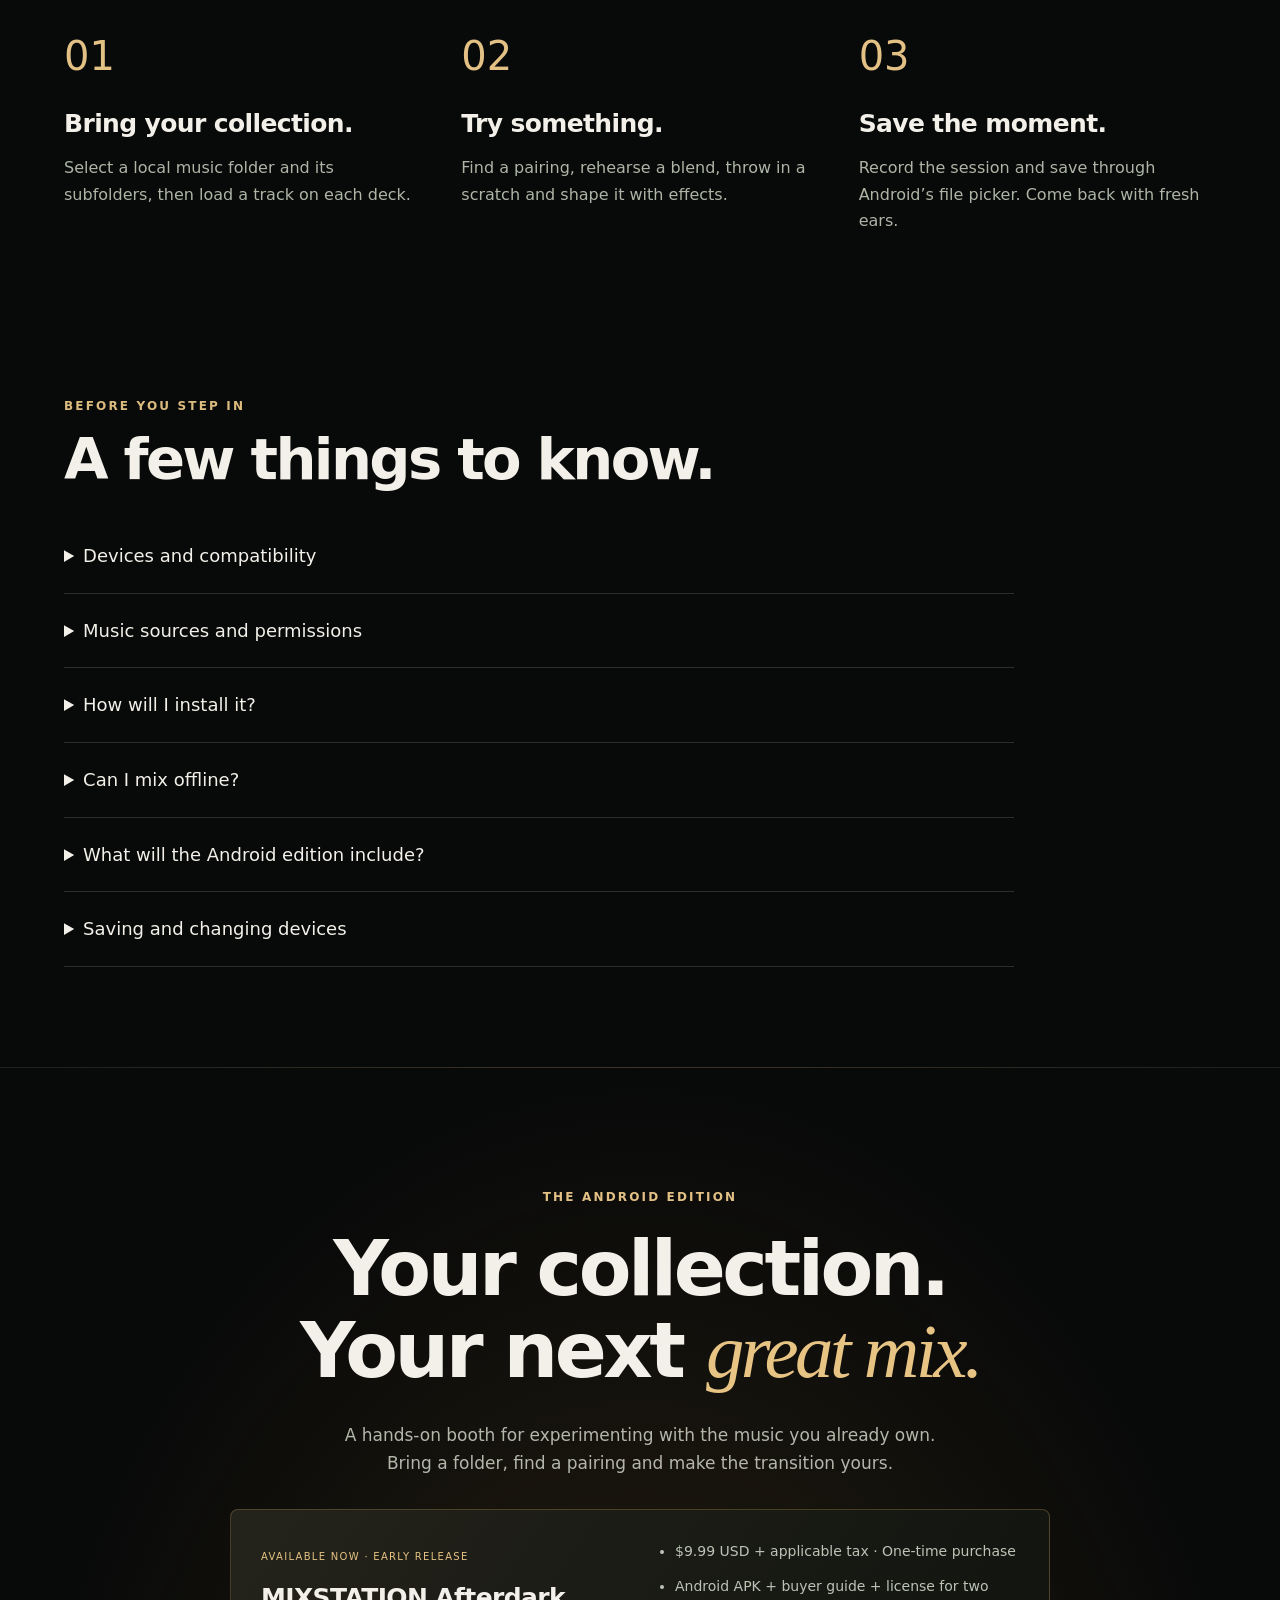
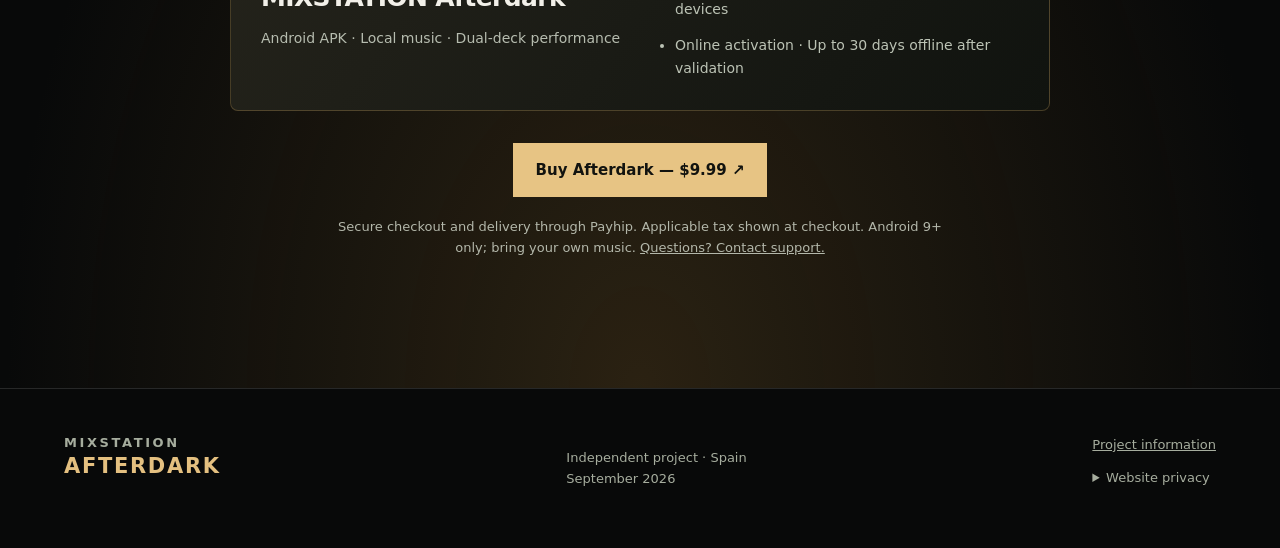
==== commit 3d85467e: "Refresh promo videos with original hip-hop house and EDM tracks" ====
--- a/index.html
+++ b/index.html
@@ -2,10 +2,10 @@
 <a class="skip" href="#main">Skip to content</a><header><a href="#" class="brand">MIXSTATION<span>AFTERDARK</span></a><nav aria-label="Main navigation"><a href="#experience">The experience</a><a href="#demo">Watch it work</a><a class="nav-cta" href="#release">Get Afterdark ↗</a></nav></header>
 <main id="main"><section class="hero"><div class="hero-copy"><p class="eyebrow">YOUR ANDROID. YOUR BOOTH.</p><h1>Your Android.<br>Your <em>DJ booth.</em></h1><p class="lead">Two decks. Your own music. Scratch over the beat, shape your transitions and record a set worth playing back.</p><div class="actions"><a class="button button-buy" href="https://payhip.com/b/3T2rJ">Get Afterdark — $9.99 ↗</a><a class="text-link" href="#demo">Explore the app demo ↓</a></div><p class="fine">Android 9+ · Landscape controls · Local music files</p><p class="release-note">Available now · One-time purchase · Plus applicable tax</p></div><figure class="hero-device"><div class="hero-media"><img src="assets/hero-premium-poster.jpg" alt="Gold turntables descend into Afterdark with sculpted graffiti and a b-boy character" width="1920" height="1080" fetchpriority="high"><video id="hero-motion" autoplay muted loop playsinline preload="none" aria-hidden="true" tabindex="-1" data-src="assets/afterdark-premium-film.mp4" data-mobile-src="assets/afterdark-premium-film-mobile.mp4"></video><button id="hero-motion-toggle" type="button" aria-pressed="false" aria-label="Play hero animation">Play motion</button></div><figcaption>The decks become your booth · Promotional cinematic</figcaption></figure><div class="hero-foot"><span>LOCAL MUSIC. LIVE CONTROL.</span><span>DESIGNED TO BE PLAYED.</span></div></section>
 <div class="feature-line" aria-label="Key features"><span>TWIN DECKS</span><b>✳</b><span>VINYL SCRATCHING</span><b>✳</b><span>LIVE FX</span><b>✳</b><span>MIX NEXT</span><b>✳</b><span>RECORD YOUR SET</span></div>
-<section id="highlight" class="section highlight"><div class="highlight-copy"><p class="eyebrow">SEE THE HANDOFF</p><h2>Keep the beat.<br><em>Change the mood.</em></h2><p>Watch the decks hand over in this short app preview, set to Shaolin Switchblade. Explore the full tour for scratching, effects and recording.</p><div class="proof-tags"><span>App footage</span><span>Shaolin Switchblade</span><span>Full HD</span></div><a class="text-link" href="#demo">Explore the 60-second app tour ↓</a></div><figure><div class="video-shell"><video id="highlight-video" controls playsinline preload="none" poster="assets/blend-highlight.jpg" width="1920" height="1080" aria-label="22-second Afterdark preview with Shaolin Switchblade soundtrack"><source src="assets/blend-highlight-shaolin-mobile.mp4" media="(max-width: 1024px)" type="video/mp4"><source src="assets/blend-highlight-shaolin.mp4" type="video/mp4"></video></div><figcaption>Browser-captured app footage with an edited Shaolin Switchblade soundtrack, not live mixer output. Tap play for sound.</figcaption></figure></section>
+<section id="highlight" class="section highlight"><div class="highlight-copy"><p class="eyebrow">SEE THE HANDOFF</p><h2>Keep the beat.<br><em>Change the mood.</em></h2><p>Watch the decks hand over in this short app preview, set to original Afterdark music. Explore the full tour for scratching, effects and recording.</p><div class="proof-tags"><span>App footage</span><span>original Afterdark music</span><span>Full HD</span></div><a class="text-link" href="#demo">Explore the 60-second app tour ↓</a></div><figure><div class="video-shell"><video id="highlight-video" controls playsinline preload="none" poster="assets/blend-highlight.jpg" width="1920" height="1080" aria-label="22-second Afterdark preview with original Afterdark music soundtrack"><source src="assets/blend-highlight-campaign-mobile.mp4" media="(max-width: 1024px)" type="video/mp4"><source src="assets/blend-highlight-campaign.mp4" type="video/mp4"></video></div><figcaption>Browser-captured app footage with an edited original Afterdark music soundtrack, not live mixer output. Tap play for sound.</figcaption></figure></section>
 <section id="experience" class="section experience"><div class="section-head"><p class="eyebrow">01 / GET YOUR HANDS ON IT</p><h2>Less watching.<br><span>More mixing.</span></h2><p>Keep your collection close and your controls closer. The decks stay at the heart of the experience.</p></div><div class="feature-grid"><article class="feature feature-large"><span class="index">A / B</span><h3>A little vinyl attitude.<br>A lot of room to play.</h3><p>Drag the record to scratch. Ride the crossfader. Use cues and EQ to give a transition your own signature.</p><img src="assets/booth.png" alt="Actual Afterdark interface with dual vinyl decks and crossfader" width="844" height="390" loading="lazy"><button data-chapter="7.11">See the scratching →</button></article><article class="feature"><span class="index">FX</span><h3>Make the moment<br>hit differently.</h3><p>Add beat-timed echo, reverb, flanger and phaser. Switch effects in and out while the music plays.</p><div class="effect-labels" aria-label="Available effects"><span>ECHO</span><span>REVERB</span><span>FLANGER</span><span>PHASER</span></div><button data-chapter="11.11">See the FX controls →</button></article><article class="feature"><span class="index">REC</span><h3>Keep the good take.</h3><p>Record your mix as audio or a portrait clip with reactive visuals. Save it, listen back and build on your next session.</p><button data-chapter="53.51">See recording →</button></article></div></section>
 <section class="mix-section section"><div><p class="eyebrow">02 / FIND YOUR NEXT MOVE</p><h2>Two good songs.<br><em>One better idea.</em></h2><p>Not sure what goes together? Mix Next compares estimated tempo and energy, explains the pairing and lets you audition a transition.</p><p class="muted">Listen first. Adjust. Then make it yours. Suggestions guide your choices; they don’t replace your ears.</p><button class="button" data-chapter="18.58">Explore Mix Next ↗</button></div><figure><img src="assets/mix-next.png" alt="Mix Next showing a tempo and energy match with transition audition controls" width="844" height="390" loading="lazy"><figcaption>Actual interface · Match explanations and transition controls</figcaption></figure></section>
-<section id="demo" class="section demo"><div class="section-head"><p class="eyebrow">03 / NO GUESSING. WATCH IT WORK.</p><h2>The whole booth.<br><span>Your next creative outlet.</span></h2><p>A one-minute Full HD tour, set to Shaolin Switchblade. Explore the decks, effects and recording tools.</p></div><div class="video-shell"><video id="walkthrough" controls playsinline preload="none" poster="assets/walkthrough-hd-poster.jpg" width="1920" height="1080" aria-label="Afterdark one-minute app tour with edited Shaolin Switchblade soundtrack"><source src="assets/walkthrough-shaolin-mobile.mp4" media="(max-width: 1024px)" type="video/mp4"><source src="assets/walkthrough-shaolin.mp4" type="video/mp4"><a href="assets/walkthrough-shaolin.mp4">Open the video</a></video></div><div class="chapters" aria-label="Jump to a demonstration chapter"><button data-chapter="0.0">00:00 / The decks</button><button data-chapter="3.56">00:03 / Library</button><button data-chapter="7.11">00:07 / Scratch</button><button data-chapter="11.11">00:11 / Echo</button><button data-chapter="15.47">00:15 / EQ</button><button data-chapter="18.58">00:18 / Mix Next</button><button data-chapter="22.31">00:22 / Live blend</button><button data-chapter="53.51">00:53 / Record</button></div><p class="fine">Actual app interface captured in a desktop browser at a mobile landscape size, condensed to one minute. Promotional soundtrack: Shaolin Switchblade; the music is an edited soundtrack, not the live output of the controls shown. Android system folder and save dialogs are not shown.</p><p id="video-status" role="status" class="fine"></p></section>
+<section id="demo" class="section demo"><div class="section-head"><p class="eyebrow">03 / NO GUESSING. WATCH IT WORK.</p><h2>The whole booth.<br><span>Your next creative outlet.</span></h2><p>A one-minute Full HD tour, set to original Afterdark music. Explore the decks, effects and recording tools.</p></div><div class="video-shell"><video id="walkthrough" controls playsinline preload="none" poster="assets/walkthrough-hd-poster.jpg" width="1920" height="1080" aria-label="Afterdark one-minute app tour with edited original Afterdark music soundtrack"><source src="assets/walkthrough-campaign-mobile.mp4" media="(max-width: 1024px)" type="video/mp4"><source src="assets/walkthrough-campaign.mp4" type="video/mp4"><a href="assets/walkthrough-campaign.mp4">Open the video</a></video></div><div class="chapters" aria-label="Jump to a demonstration chapter"><button data-chapter="0.0">00:00 / The decks</button><button data-chapter="3.56">00:03 / Library</button><button data-chapter="7.11">00:07 / Scratch</button><button data-chapter="11.11">00:11 / Echo</button><button data-chapter="15.47">00:15 / EQ</button><button data-chapter="18.58">00:18 / Mix Next</button><button data-chapter="22.31">00:22 / Live blend</button><button data-chapter="53.51">00:53 / Record</button></div><p class="fine">Actual app interface captured in a desktop browser at a mobile landscape size, condensed to one minute. Promotional soundtrack: original Afterdark music; the music is an edited soundtrack, not the live output of the controls shown. Android system folder and save dialogs are not shown.</p><p id="video-status" role="status" class="fine"></p></section>
 <section class="section start"><p class="eyebrow">04 / MAKE IT YOUR SESSION</p><h2>Your music is the starting point.</h2><div class="steps"><article><b>01</b><h3>Bring your collection.</h3><p>Select a local music folder and its subfolders, then load a track on each deck.</p></article><article><b>02</b><h3>Try something.</h3><p>Find a pairing, rehearse a blend, throw in a scratch and shape it with effects.</p></article><article><b>03</b><h3>Save the moment.</h3><p>Record the session and save through Android’s file picker. Come back with fresh ears.</p></article></div></section>
 <section class="section faq"><p class="eyebrow">BEFORE YOU STEP IN</p><h2>A few things to know.</h2><details><summary>Devices and compatibility</summary><p>The current build requires Android 9 or later and is designed for landscape use. This is an early release. Performance varies by device; an exhaustive supported-device list is not available. Keep the app in the foreground while mixing. Video recording requires more processing power.</p></details><details><summary>Music sources and permissions</summary><p>Afterdark works with local audio files you supply. Commercial music is not included. Spotify and YouTube streaming, stem separation and key lock are not included in this edition. Only share recordings you have permission to distribute.</p></details><details><summary>How will I install it?</summary><p>Your APK download and license key are supplied through your Payhip purchase receipt. Download it on your phone, open it and allow installation from your browser or file manager if Android asks. It is not currently a Google Play release.</p></details><details><summary>Can I mix offline?</summary><p>The decks play local files on your device. Internet is required for activation and license refresh. Your purchase allows two devices and up to 30 days of offline use after successful validation.</p></details><details><summary>What will the Android edition include?</summary><p>Dual decks, touch scratching, crossfader, EQ, effects, folder import, Mix Next suggestions, and session recording. You supply the music. This page covers Android; it does not advertise an iPhone app or include a Windows license.</p></details><details><summary>Saving and changing devices</summary><p>If a save dialog is cancelled, use Recover last recording in Library. Export recordings before uninstalling or changing devices. Private app data, cues and folder permissions do not automatically transfer.</p></details></section>
 <section id="release" class="release section"><p class="eyebrow">THE ANDROID EDITION</p><h2>Your collection.<br>Your next <em>great mix.</em></h2><p>A hands-on booth for experimenting with the music you already own. Bring a folder, find a pairing and make the transition yours.</p><div class="release-card"><div><span class="release-badge">AVAILABLE NOW · EARLY RELEASE</span><h3>MIXSTATION Afterdark</h3><p>Android APK · Local music · Dual-deck performance</p></div><ul><li>$9.99 USD + applicable tax · One-time purchase</li><li>Android APK + buyer guide + license for two devices</li><li>Online activation · Up to 30 days offline after validation</li></ul></div><a class="button" href="https://payhip.com/b/3T2rJ">Buy Afterdark — $9.99 ↗</a><p class="fine">Secure checkout and delivery through Payhip. Applicable tax shown at checkout. Android 9+ only; bring your own music. <a href="https://payhip.com/mixstationafterdark/contact">Questions? Contact support.</a></p></section></main><footer><a class="brand" href="#">MIXSTATION<span>AFTERDARK</span></a><p>Independent project · Spain<br>September 2026</p><div><a href="https://github.com/m3libere28/afterdark-website">Project information</a><details><summary>Website privacy</summary><p>No added analytics, forms, advertising trackers or cookies on this website. Purchases open Payhip, which handles checkout and delivery under its own policies. GitHub may process technical request information under its <a href="https://docs.github.com/en/site-policy/privacy-policies/github-general-privacy-statement">privacy statement</a>.</p></details></div></footer></body></html>
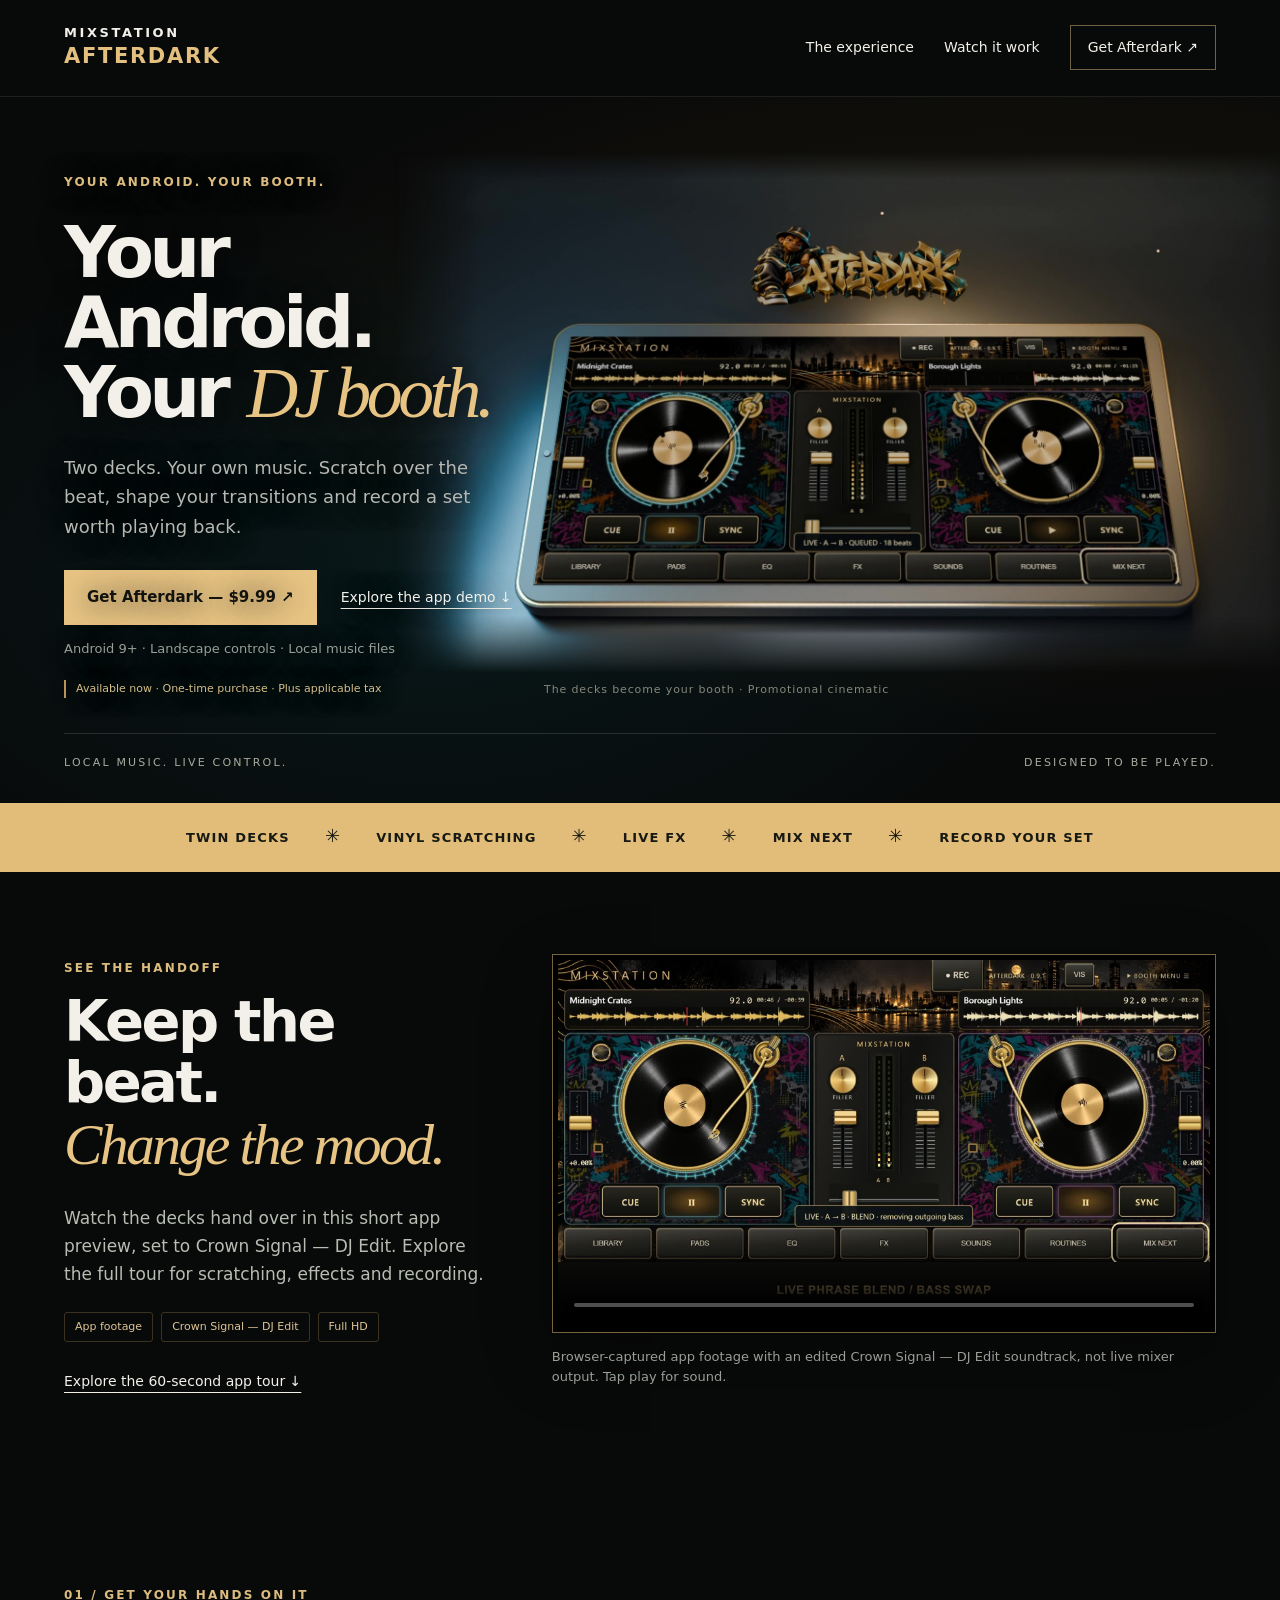
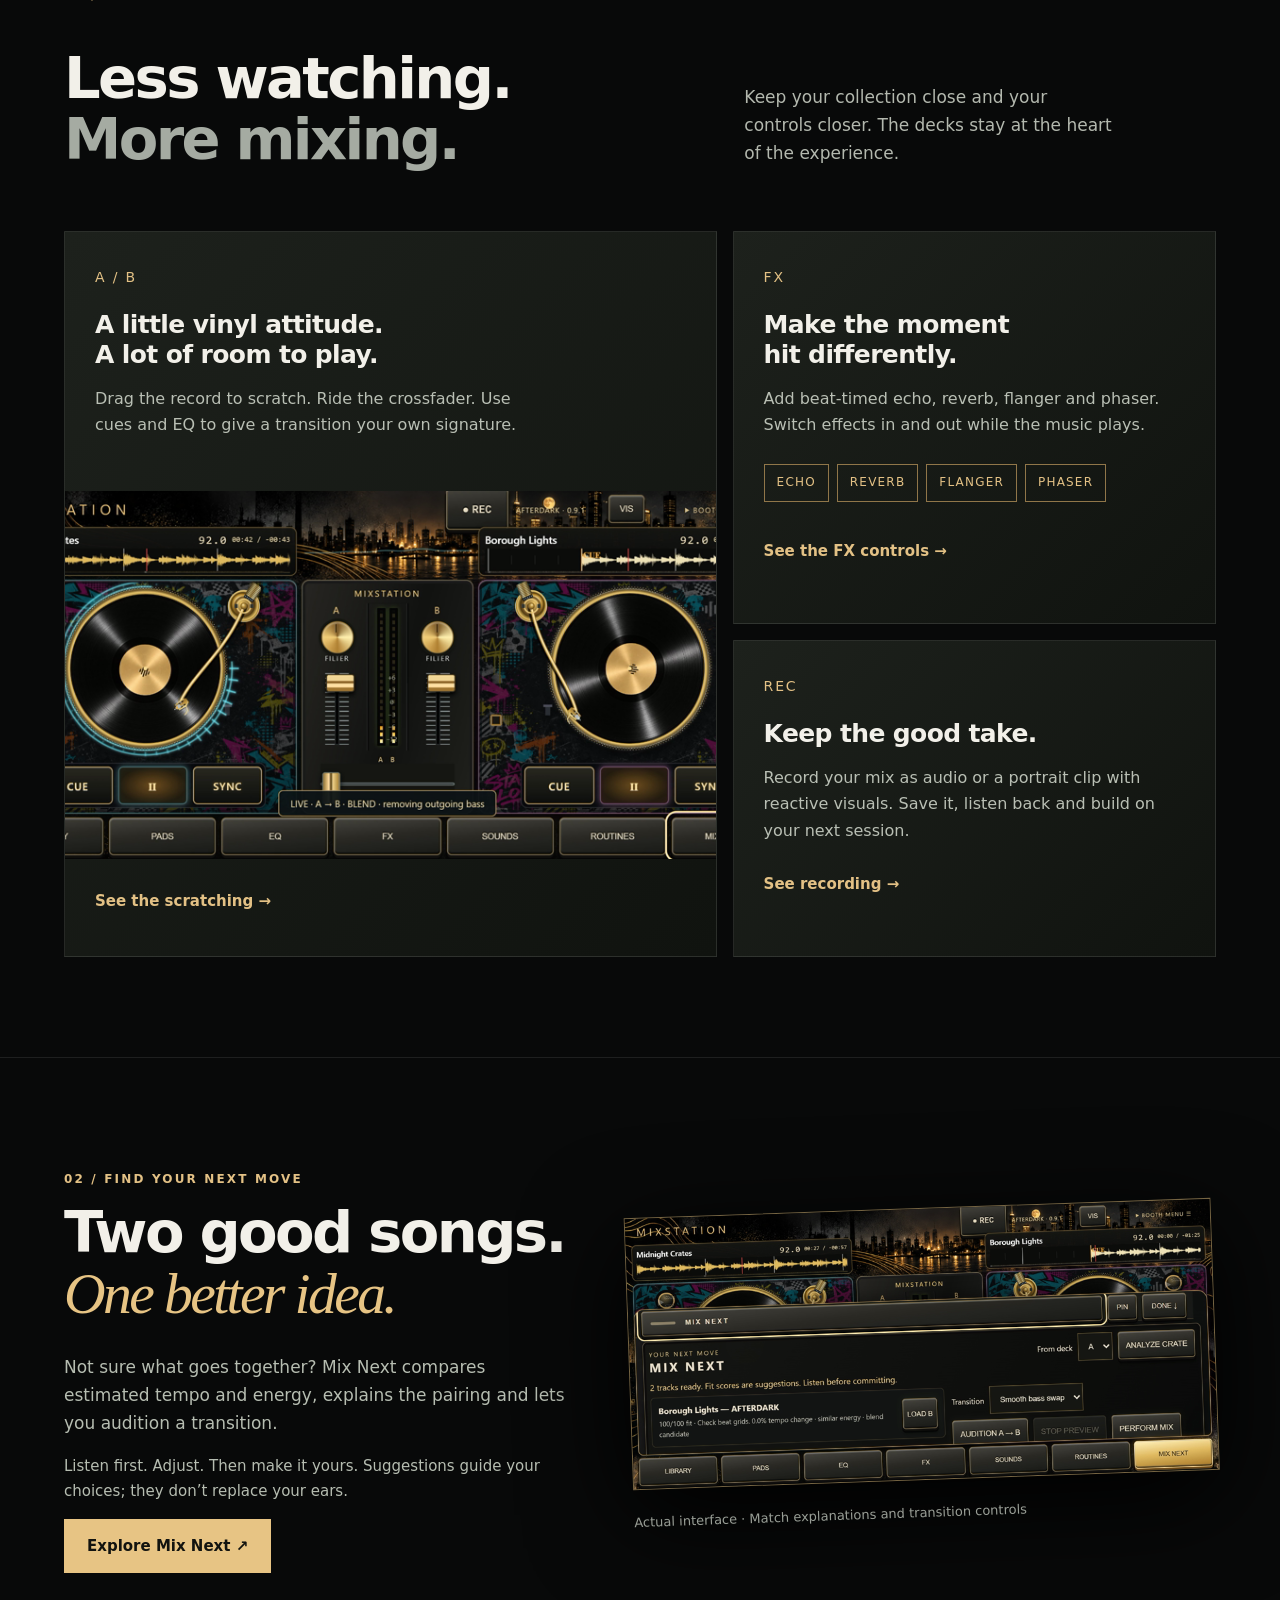
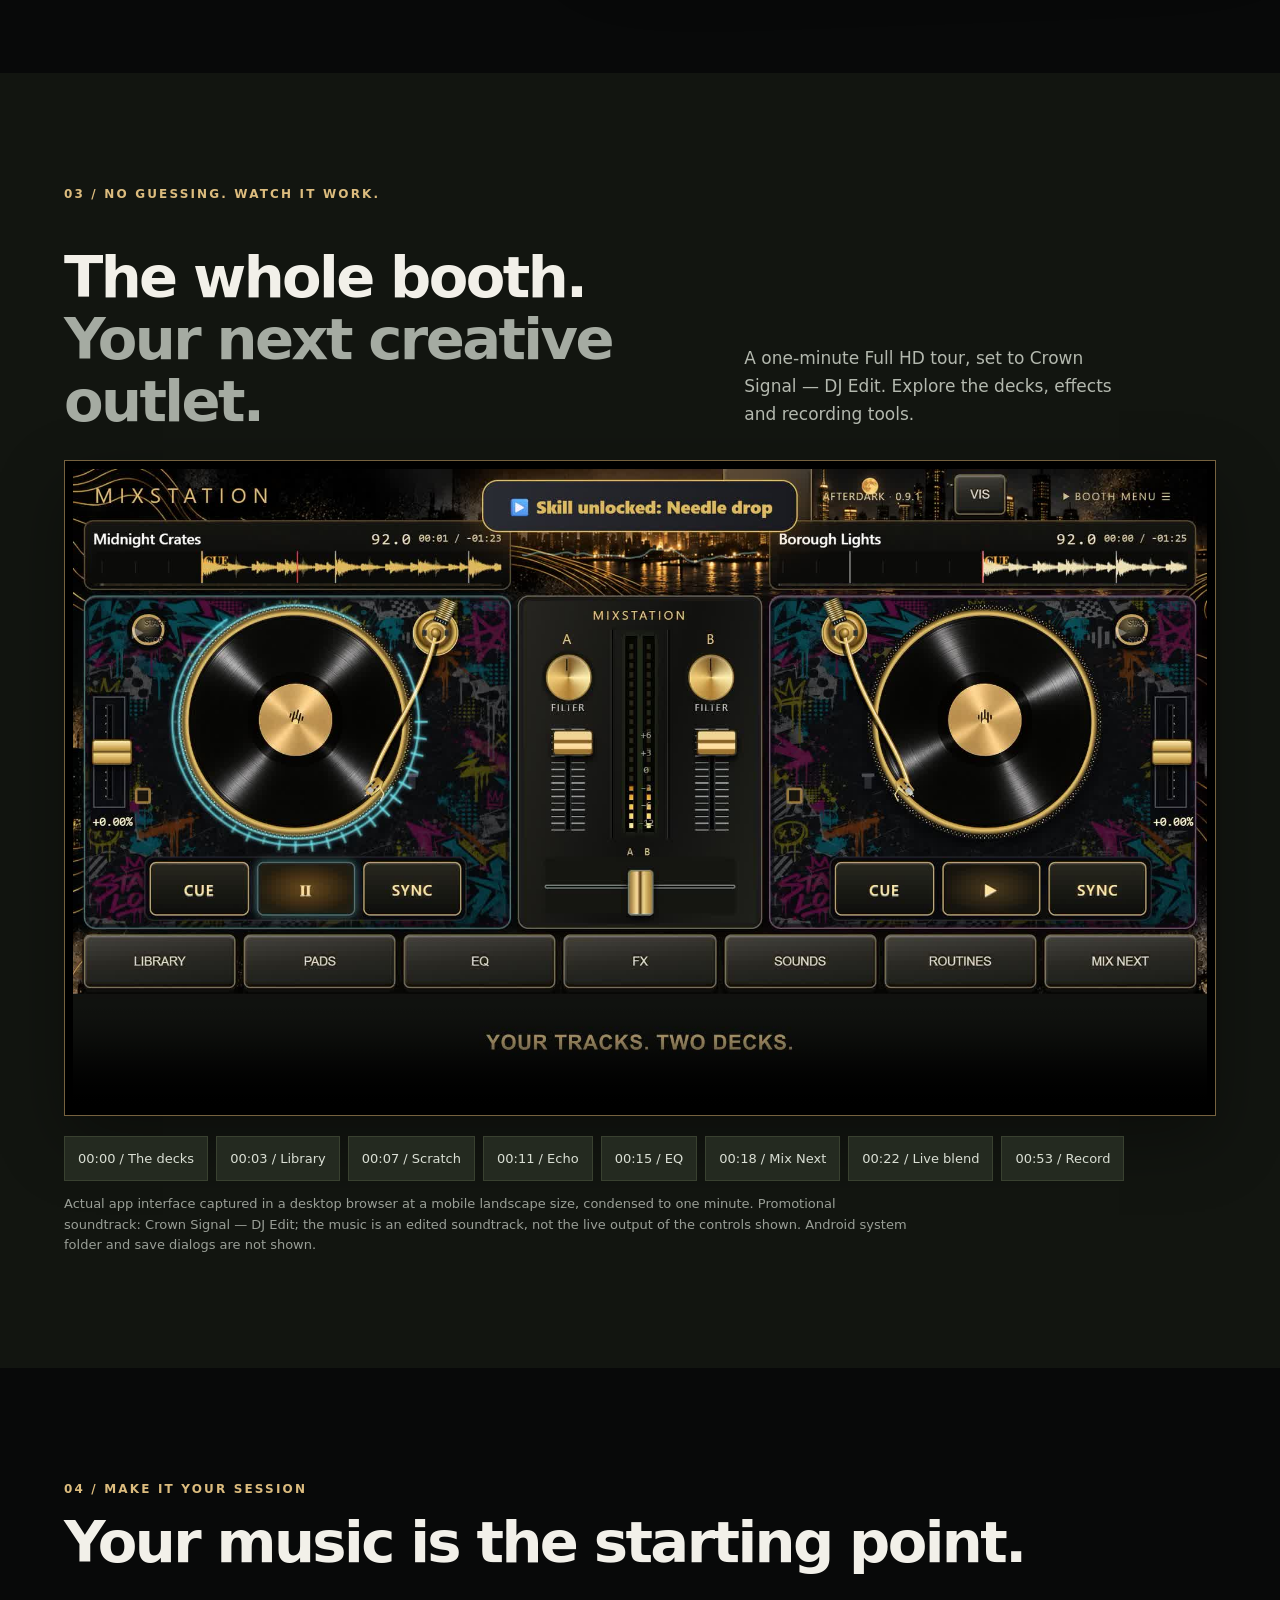
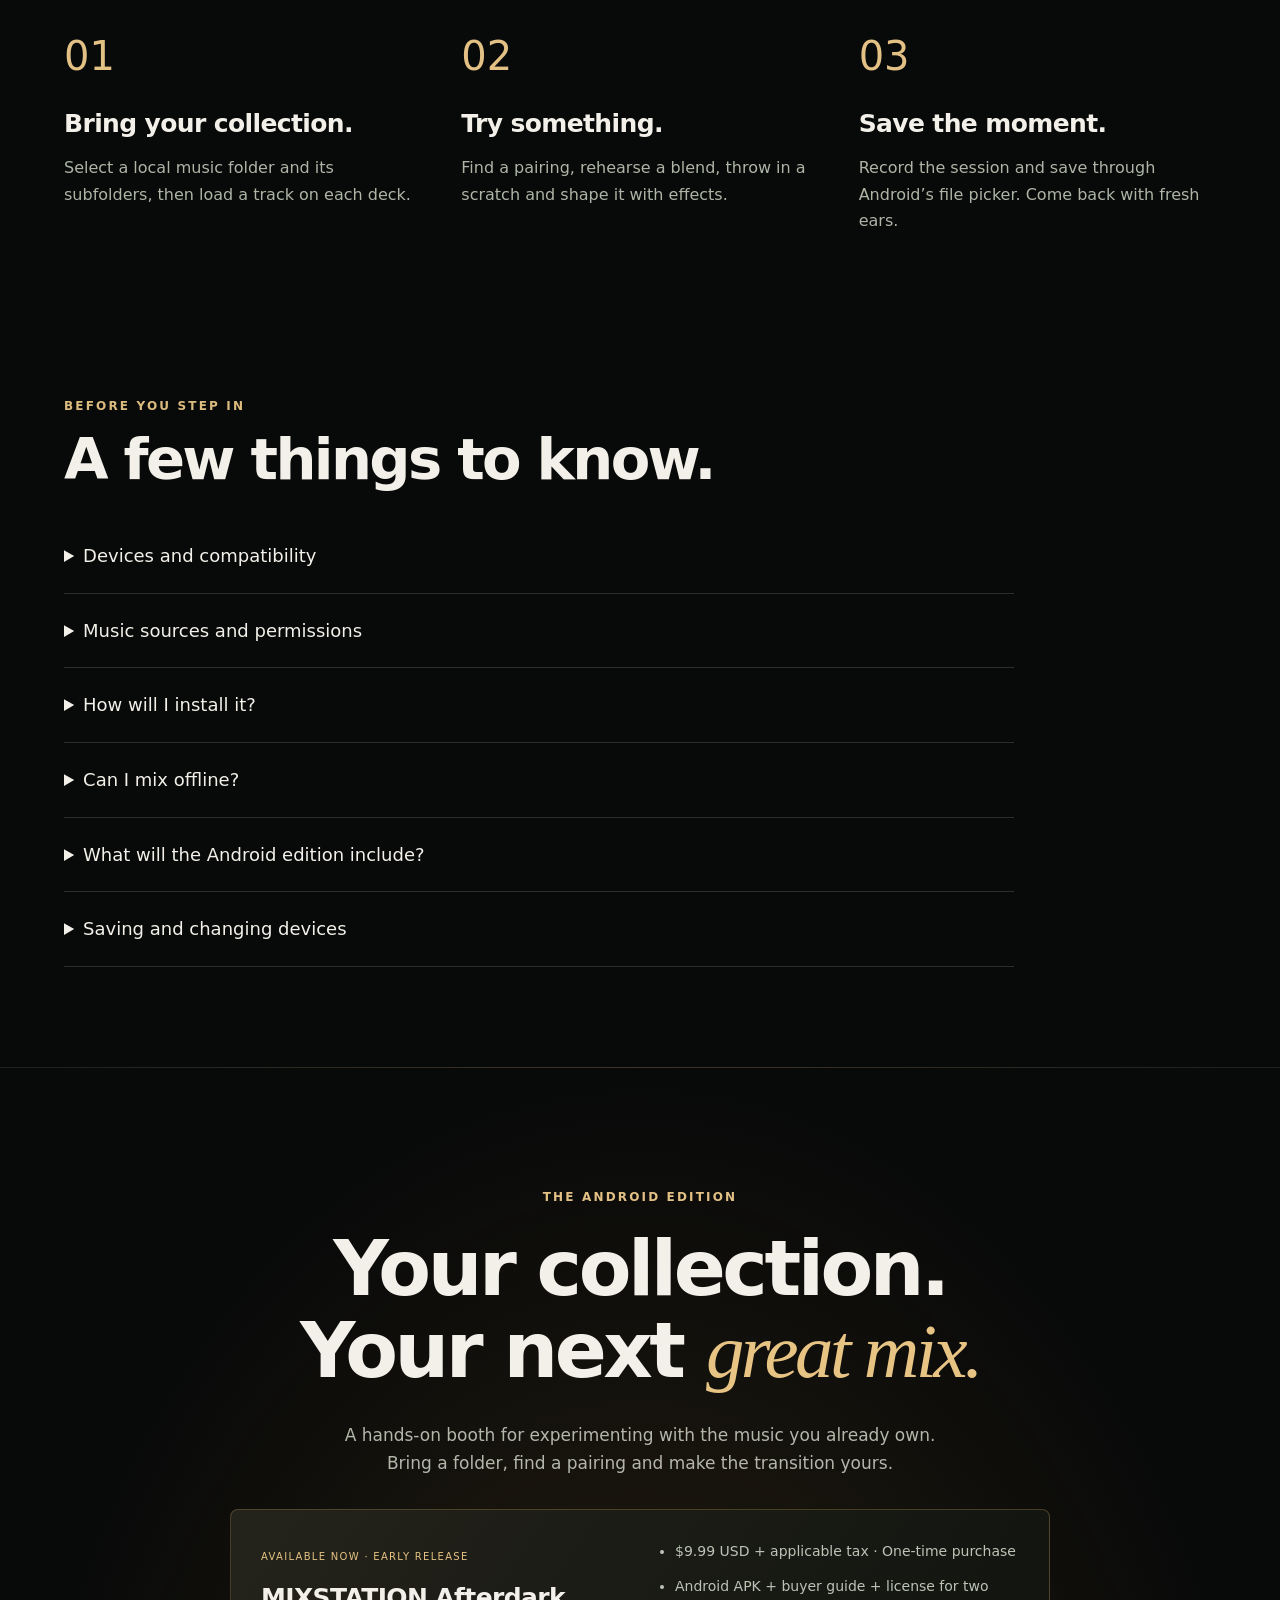
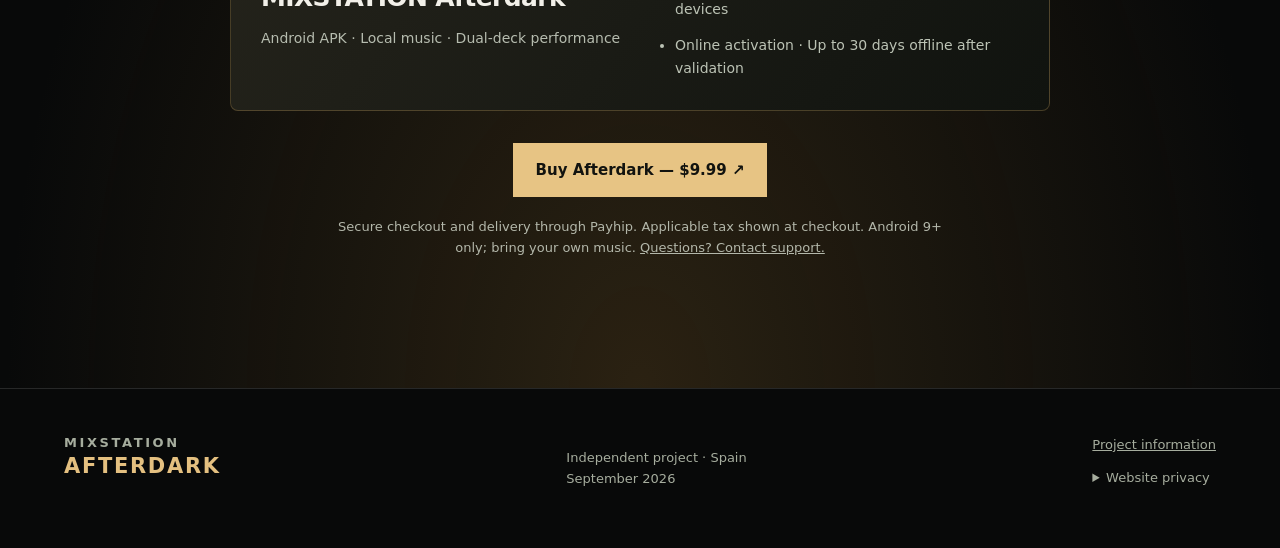
==== commit b37d4d44: "Use latest DJ edits and rebuilt dance music in promos" ====
--- a/index.html
+++ b/index.html
@@ -1,11 +1,11 @@
 <!doctype html><html lang="en"><head><meta charset="utf-8"><meta name="viewport" content="width=device-width,initial-scale=1,viewport-fit=cover"><meta name="theme-color" content="#080909"><meta name="description" content="Watch Afterdark in action: two decks, touch scratching and live effects for Android 9+. Available now for $9.99 USD plus tax, one-time purchase."><title>Afterdark — Your Android. Your DJ booth.</title><link rel="stylesheet" href="style.css?v=autoplay-cinematic-2"><script src="site.js?v=autoplay-cinematic-2" defer></script></head><body>
 <a class="skip" href="#main">Skip to content</a><header><a href="#" class="brand">MIXSTATION<span>AFTERDARK</span></a><nav aria-label="Main navigation"><a href="#experience">The experience</a><a href="#demo">Watch it work</a><a class="nav-cta" href="#release">Get Afterdark ↗</a></nav></header>
-<main id="main"><section class="hero"><div class="hero-copy"><p class="eyebrow">YOUR ANDROID. YOUR BOOTH.</p><h1>Your Android.<br>Your <em>DJ booth.</em></h1><p class="lead">Two decks. Your own music. Scratch over the beat, shape your transitions and record a set worth playing back.</p><div class="actions"><a class="button button-buy" href="https://payhip.com/b/3T2rJ">Get Afterdark — $9.99 ↗</a><a class="text-link" href="#demo">Explore the app demo ↓</a></div><p class="fine">Android 9+ · Landscape controls · Local music files</p><p class="release-note">Available now · One-time purchase · Plus applicable tax</p></div><figure class="hero-device"><div class="hero-media"><img src="assets/hero-premium-poster.jpg" alt="Gold turntables descend into Afterdark with sculpted graffiti and a b-boy character" width="1920" height="1080" fetchpriority="high"><video id="hero-motion" autoplay muted loop playsinline preload="none" aria-hidden="true" tabindex="-1" data-src="assets/afterdark-premium-film.mp4" data-mobile-src="assets/afterdark-premium-film-mobile.mp4"></video><button id="hero-motion-toggle" type="button" aria-pressed="false" aria-label="Play hero animation">Play motion</button></div><figcaption>The decks become your booth · Promotional cinematic</figcaption></figure><div class="hero-foot"><span>LOCAL MUSIC. LIVE CONTROL.</span><span>DESIGNED TO BE PLAYED.</span></div></section>
+<main id="main"><section class="hero"><div class="hero-copy"><p class="eyebrow">YOUR ANDROID. YOUR BOOTH.</p><h1>Your Android.<br>Your <em>DJ booth.</em></h1><p class="lead">Two decks. Your own music. Scratch over the beat, shape your transitions and record a set worth playing back.</p><div class="actions"><a class="button button-buy" href="https://payhip.com/b/3T2rJ">Get Afterdark — $9.99 ↗</a><a class="text-link" href="#demo">Explore the app demo ↓</a></div><p class="fine">Android 9+ · Landscape controls · Local music files</p><p class="release-note">Available now · One-time purchase · Plus applicable tax</p></div><figure class="hero-device"><div class="hero-media"><img src="assets/hero-premium-poster.jpg" alt="Gold turntables descend into Afterdark with sculpted graffiti and a b-boy character" width="1920" height="1080" fetchpriority="high"><video id="hero-motion" autoplay muted loop playsinline preload="none" aria-hidden="true" tabindex="-1" data-src="assets/afterdark-premium-final.mp4" data-mobile-src="assets/afterdark-premium-final-mobile.mp4"></video><button id="hero-motion-toggle" type="button" aria-pressed="false" aria-label="Play hero animation">Play motion</button></div><figcaption>The decks become your booth · Promotional cinematic</figcaption></figure><div class="hero-foot"><span>LOCAL MUSIC. LIVE CONTROL.</span><span>DESIGNED TO BE PLAYED.</span></div></section>
 <div class="feature-line" aria-label="Key features"><span>TWIN DECKS</span><b>✳</b><span>VINYL SCRATCHING</span><b>✳</b><span>LIVE FX</span><b>✳</b><span>MIX NEXT</span><b>✳</b><span>RECORD YOUR SET</span></div>
-<section id="highlight" class="section highlight"><div class="highlight-copy"><p class="eyebrow">SEE THE HANDOFF</p><h2>Keep the beat.<br><em>Change the mood.</em></h2><p>Watch the decks hand over in this short app preview, set to original Afterdark music. Explore the full tour for scratching, effects and recording.</p><div class="proof-tags"><span>App footage</span><span>original Afterdark music</span><span>Full HD</span></div><a class="text-link" href="#demo">Explore the 60-second app tour ↓</a></div><figure><div class="video-shell"><video id="highlight-video" controls playsinline preload="none" poster="assets/blend-highlight.jpg" width="1920" height="1080" aria-label="22-second Afterdark preview with original Afterdark music soundtrack"><source src="assets/blend-highlight-campaign-mobile.mp4" media="(max-width: 1024px)" type="video/mp4"><source src="assets/blend-highlight-campaign.mp4" type="video/mp4"></video></div><figcaption>Browser-captured app footage with an edited original Afterdark music soundtrack, not live mixer output. Tap play for sound.</figcaption></figure></section>
+<section id="highlight" class="section highlight"><div class="highlight-copy"><p class="eyebrow">SEE THE HANDOFF</p><h2>Keep the beat.<br><em>Change the mood.</em></h2><p>Watch the decks hand over in this short app preview, set to Crown Signal — DJ Edit. Explore the full tour for scratching, effects and recording.</p><div class="proof-tags"><span>App footage</span><span>Crown Signal — DJ Edit</span><span>Full HD</span></div><a class="text-link" href="#demo">Explore the 60-second app tour ↓</a></div><figure><div class="video-shell"><video id="highlight-video" controls playsinline preload="none" poster="assets/blend-highlight.jpg" width="1920" height="1080" aria-label="22-second Afterdark preview with Crown Signal — DJ Edit soundtrack"><source src="assets/blend-highlight-final-mobile.mp4" media="(max-width: 1024px)" type="video/mp4"><source src="assets/blend-highlight-final.mp4" type="video/mp4"></video></div><figcaption>Browser-captured app footage with an edited Crown Signal — DJ Edit soundtrack, not live mixer output. Tap play for sound.</figcaption></figure></section>
 <section id="experience" class="section experience"><div class="section-head"><p class="eyebrow">01 / GET YOUR HANDS ON IT</p><h2>Less watching.<br><span>More mixing.</span></h2><p>Keep your collection close and your controls closer. The decks stay at the heart of the experience.</p></div><div class="feature-grid"><article class="feature feature-large"><span class="index">A / B</span><h3>A little vinyl attitude.<br>A lot of room to play.</h3><p>Drag the record to scratch. Ride the crossfader. Use cues and EQ to give a transition your own signature.</p><img src="assets/booth.png" alt="Actual Afterdark interface with dual vinyl decks and crossfader" width="844" height="390" loading="lazy"><button data-chapter="7.11">See the scratching →</button></article><article class="feature"><span class="index">FX</span><h3>Make the moment<br>hit differently.</h3><p>Add beat-timed echo, reverb, flanger and phaser. Switch effects in and out while the music plays.</p><div class="effect-labels" aria-label="Available effects"><span>ECHO</span><span>REVERB</span><span>FLANGER</span><span>PHASER</span></div><button data-chapter="11.11">See the FX controls →</button></article><article class="feature"><span class="index">REC</span><h3>Keep the good take.</h3><p>Record your mix as audio or a portrait clip with reactive visuals. Save it, listen back and build on your next session.</p><button data-chapter="53.51">See recording →</button></article></div></section>
 <section class="mix-section section"><div><p class="eyebrow">02 / FIND YOUR NEXT MOVE</p><h2>Two good songs.<br><em>One better idea.</em></h2><p>Not sure what goes together? Mix Next compares estimated tempo and energy, explains the pairing and lets you audition a transition.</p><p class="muted">Listen first. Adjust. Then make it yours. Suggestions guide your choices; they don’t replace your ears.</p><button class="button" data-chapter="18.58">Explore Mix Next ↗</button></div><figure><img src="assets/mix-next.png" alt="Mix Next showing a tempo and energy match with transition audition controls" width="844" height="390" loading="lazy"><figcaption>Actual interface · Match explanations and transition controls</figcaption></figure></section>
-<section id="demo" class="section demo"><div class="section-head"><p class="eyebrow">03 / NO GUESSING. WATCH IT WORK.</p><h2>The whole booth.<br><span>Your next creative outlet.</span></h2><p>A one-minute Full HD tour, set to original Afterdark music. Explore the decks, effects and recording tools.</p></div><div class="video-shell"><video id="walkthrough" controls playsinline preload="none" poster="assets/walkthrough-hd-poster.jpg" width="1920" height="1080" aria-label="Afterdark one-minute app tour with edited original Afterdark music soundtrack"><source src="assets/walkthrough-campaign-mobile.mp4" media="(max-width: 1024px)" type="video/mp4"><source src="assets/walkthrough-campaign.mp4" type="video/mp4"><a href="assets/walkthrough-campaign.mp4">Open the video</a></video></div><div class="chapters" aria-label="Jump to a demonstration chapter"><button data-chapter="0.0">00:00 / The decks</button><button data-chapter="3.56">00:03 / Library</button><button data-chapter="7.11">00:07 / Scratch</button><button data-chapter="11.11">00:11 / Echo</button><button data-chapter="15.47">00:15 / EQ</button><button data-chapter="18.58">00:18 / Mix Next</button><button data-chapter="22.31">00:22 / Live blend</button><button data-chapter="53.51">00:53 / Record</button></div><p class="fine">Actual app interface captured in a desktop browser at a mobile landscape size, condensed to one minute. Promotional soundtrack: original Afterdark music; the music is an edited soundtrack, not the live output of the controls shown. Android system folder and save dialogs are not shown.</p><p id="video-status" role="status" class="fine"></p></section>
+<section id="demo" class="section demo"><div class="section-head"><p class="eyebrow">03 / NO GUESSING. WATCH IT WORK.</p><h2>The whole booth.<br><span>Your next creative outlet.</span></h2><p>A one-minute Full HD tour, set to Crown Signal — DJ Edit. Explore the decks, effects and recording tools.</p></div><div class="video-shell"><video id="walkthrough" controls playsinline preload="none" poster="assets/walkthrough-hd-poster.jpg" width="1920" height="1080" aria-label="Afterdark one-minute app tour with edited Crown Signal — DJ Edit soundtrack"><source src="assets/walkthrough-final-mobile.mp4" media="(max-width: 1024px)" type="video/mp4"><source src="assets/walkthrough-final.mp4" type="video/mp4"><a href="assets/walkthrough-final.mp4">Open the video</a></video></div><div class="chapters" aria-label="Jump to a demonstration chapter"><button data-chapter="0.0">00:00 / The decks</button><button data-chapter="3.56">00:03 / Library</button><button data-chapter="7.11">00:07 / Scratch</button><button data-chapter="11.11">00:11 / Echo</button><button data-chapter="15.47">00:15 / EQ</button><button data-chapter="18.58">00:18 / Mix Next</button><button data-chapter="22.31">00:22 / Live blend</button><button data-chapter="53.51">00:53 / Record</button></div><p class="fine">Actual app interface captured in a desktop browser at a mobile landscape size, condensed to one minute. Promotional soundtrack: Crown Signal — DJ Edit; the music is an edited soundtrack, not the live output of the controls shown. Android system folder and save dialogs are not shown.</p><p id="video-status" role="status" class="fine"></p></section>
 <section class="section start"><p class="eyebrow">04 / MAKE IT YOUR SESSION</p><h2>Your music is the starting point.</h2><div class="steps"><article><b>01</b><h3>Bring your collection.</h3><p>Select a local music folder and its subfolders, then load a track on each deck.</p></article><article><b>02</b><h3>Try something.</h3><p>Find a pairing, rehearse a blend, throw in a scratch and shape it with effects.</p></article><article><b>03</b><h3>Save the moment.</h3><p>Record the session and save through Android’s file picker. Come back with fresh ears.</p></article></div></section>
 <section class="section faq"><p class="eyebrow">BEFORE YOU STEP IN</p><h2>A few things to know.</h2><details><summary>Devices and compatibility</summary><p>The current build requires Android 9 or later and is designed for landscape use. This is an early release. Performance varies by device; an exhaustive supported-device list is not available. Keep the app in the foreground while mixing. Video recording requires more processing power.</p></details><details><summary>Music sources and permissions</summary><p>Afterdark works with local audio files you supply. Commercial music is not included. Spotify and YouTube streaming, stem separation and key lock are not included in this edition. Only share recordings you have permission to distribute.</p></details><details><summary>How will I install it?</summary><p>Your APK download and license key are supplied through your Payhip purchase receipt. Download it on your phone, open it and allow installation from your browser or file manager if Android asks. It is not currently a Google Play release.</p></details><details><summary>Can I mix offline?</summary><p>The decks play local files on your device. Internet is required for activation and license refresh. Your purchase allows two devices and up to 30 days of offline use after successful validation.</p></details><details><summary>What will the Android edition include?</summary><p>Dual decks, touch scratching, crossfader, EQ, effects, folder import, Mix Next suggestions, and session recording. You supply the music. This page covers Android; it does not advertise an iPhone app or include a Windows license.</p></details><details><summary>Saving and changing devices</summary><p>If a save dialog is cancelled, use Recover last recording in Library. Export recordings before uninstalling or changing devices. Private app data, cues and folder permissions do not automatically transfer.</p></details></section>
 <section id="release" class="release section"><p class="eyebrow">THE ANDROID EDITION</p><h2>Your collection.<br>Your next <em>great mix.</em></h2><p>A hands-on booth for experimenting with the music you already own. Bring a folder, find a pairing and make the transition yours.</p><div class="release-card"><div><span class="release-badge">AVAILABLE NOW · EARLY RELEASE</span><h3>MIXSTATION Afterdark</h3><p>Android APK · Local music · Dual-deck performance</p></div><ul><li>$9.99 USD + applicable tax · One-time purchase</li><li>Android APK + buyer guide + license for two devices</li><li>Online activation · Up to 30 days offline after validation</li></ul></div><a class="button" href="https://payhip.com/b/3T2rJ">Buy Afterdark — $9.99 ↗</a><p class="fine">Secure checkout and delivery through Payhip. Applicable tax shown at checkout. Android 9+ only; bring your own music. <a href="https://payhip.com/mixstationafterdark/contact">Questions? Contact support.</a></p></section></main><footer><a class="brand" href="#">MIXSTATION<span>AFTERDARK</span></a><p>Independent project · Spain<br>September 2026</p><div><a href="https://github.com/m3libere28/afterdark-website">Project information</a><details><summary>Website privacy</summary><p>No added analytics, forms, advertising trackers or cookies on this website. Purchases open Payhip, which handles checkout and delivery under its own policies. GitHub may process technical request information under its <a href="https://docs.github.com/en/site-policy/privacy-policies/github-general-privacy-statement">privacy statement</a>.</p></details></div></footer></body></html>
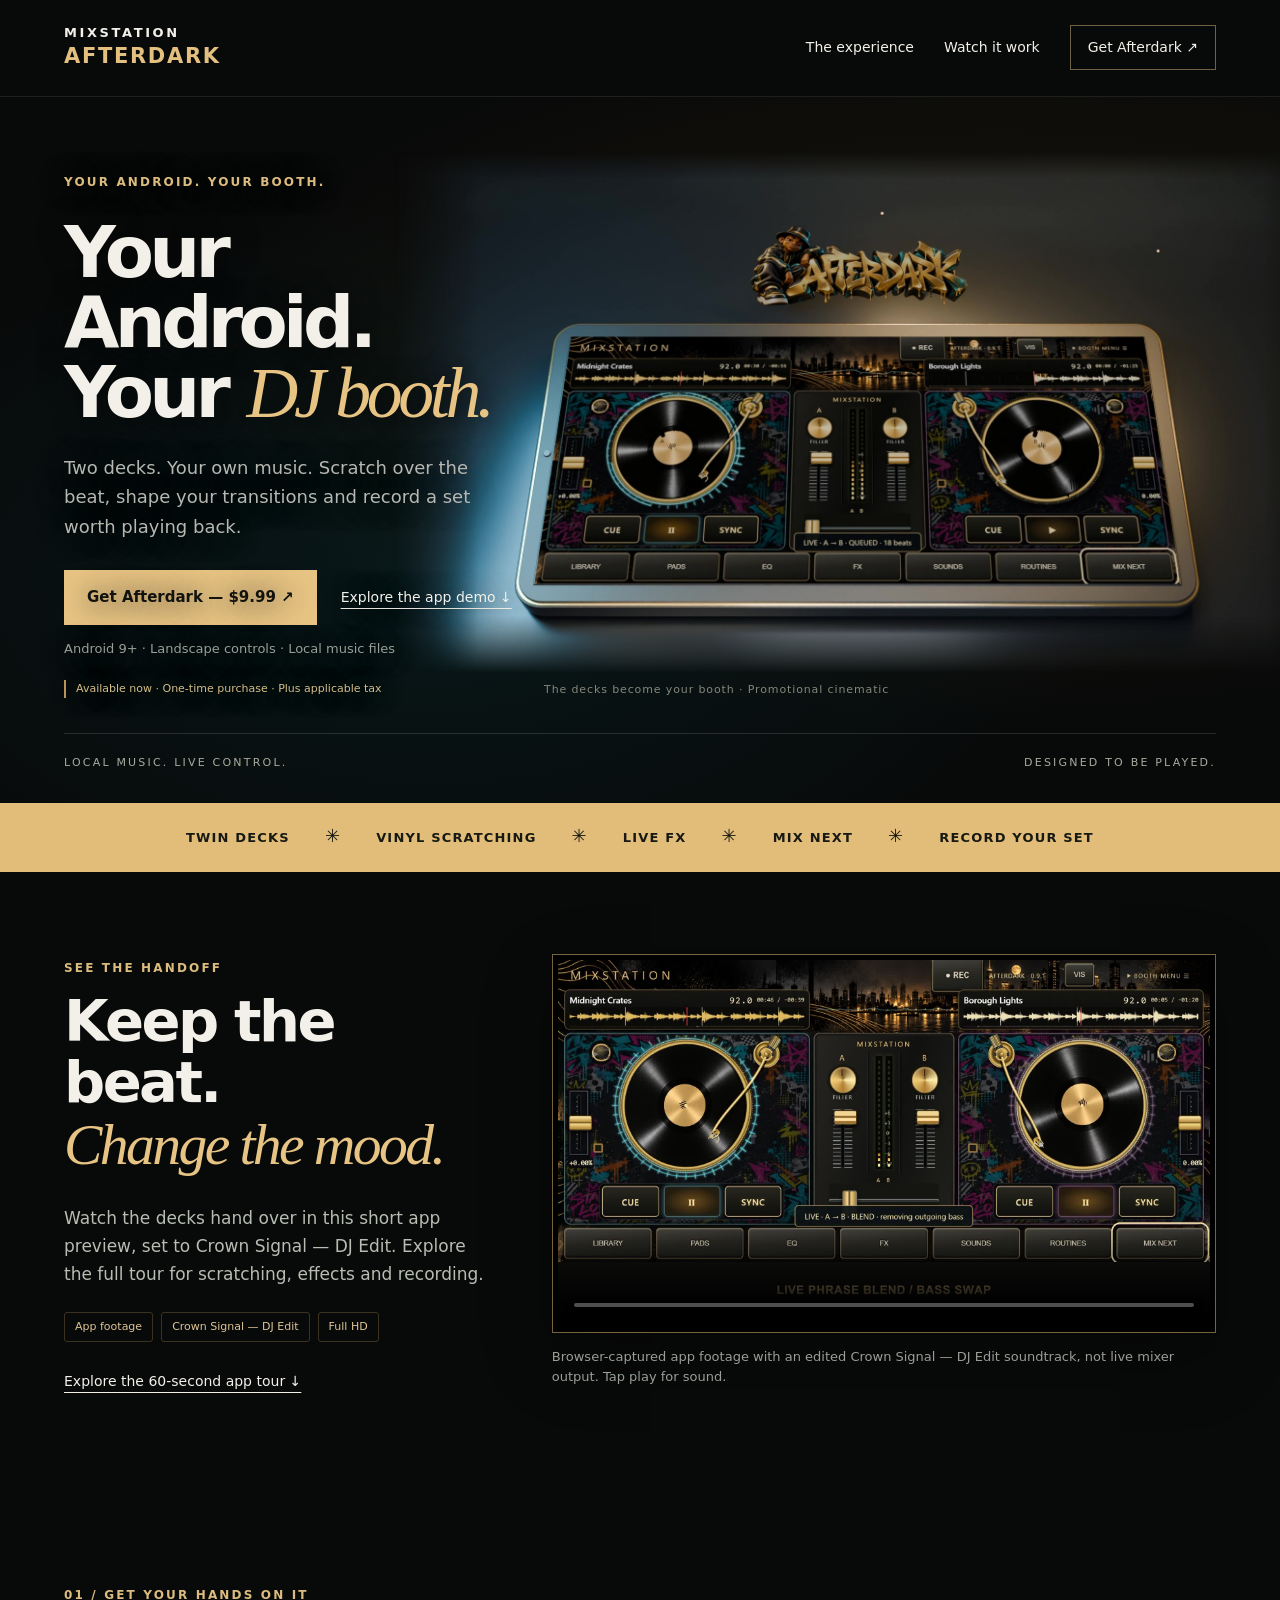
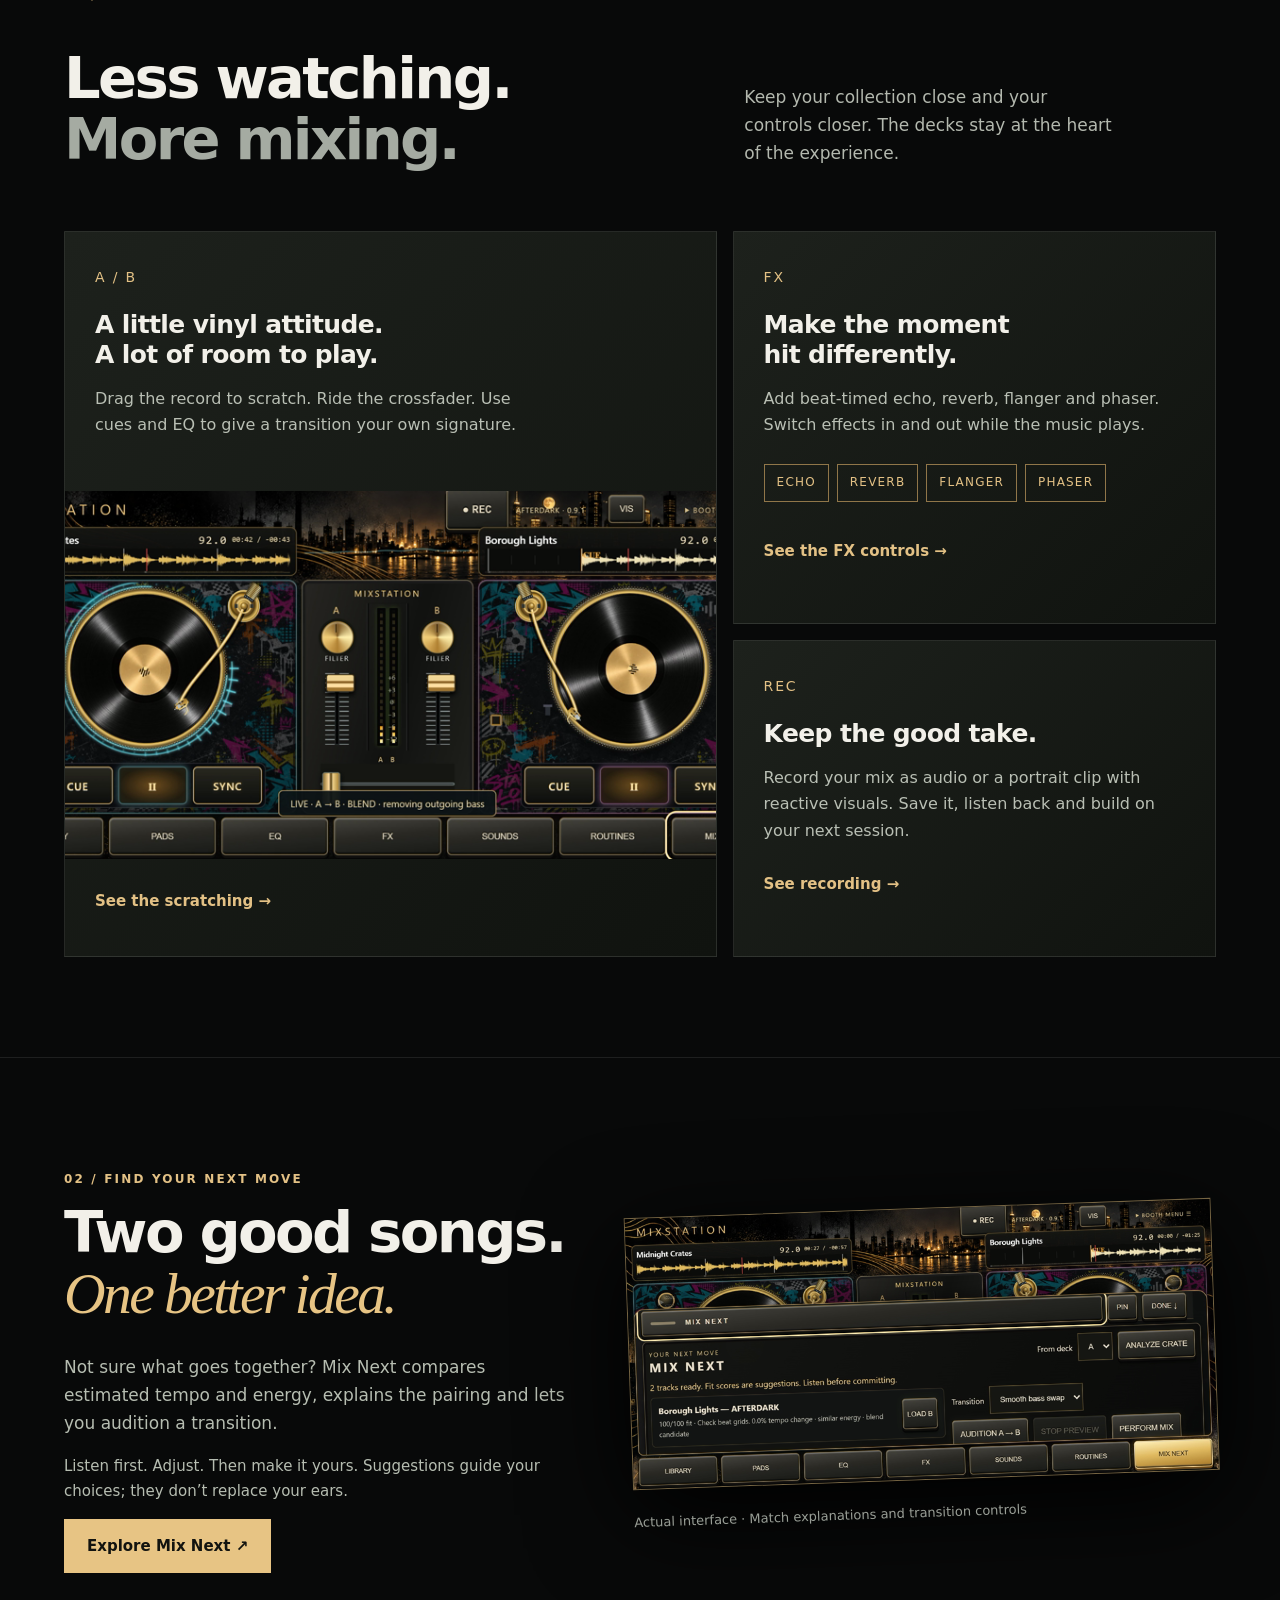
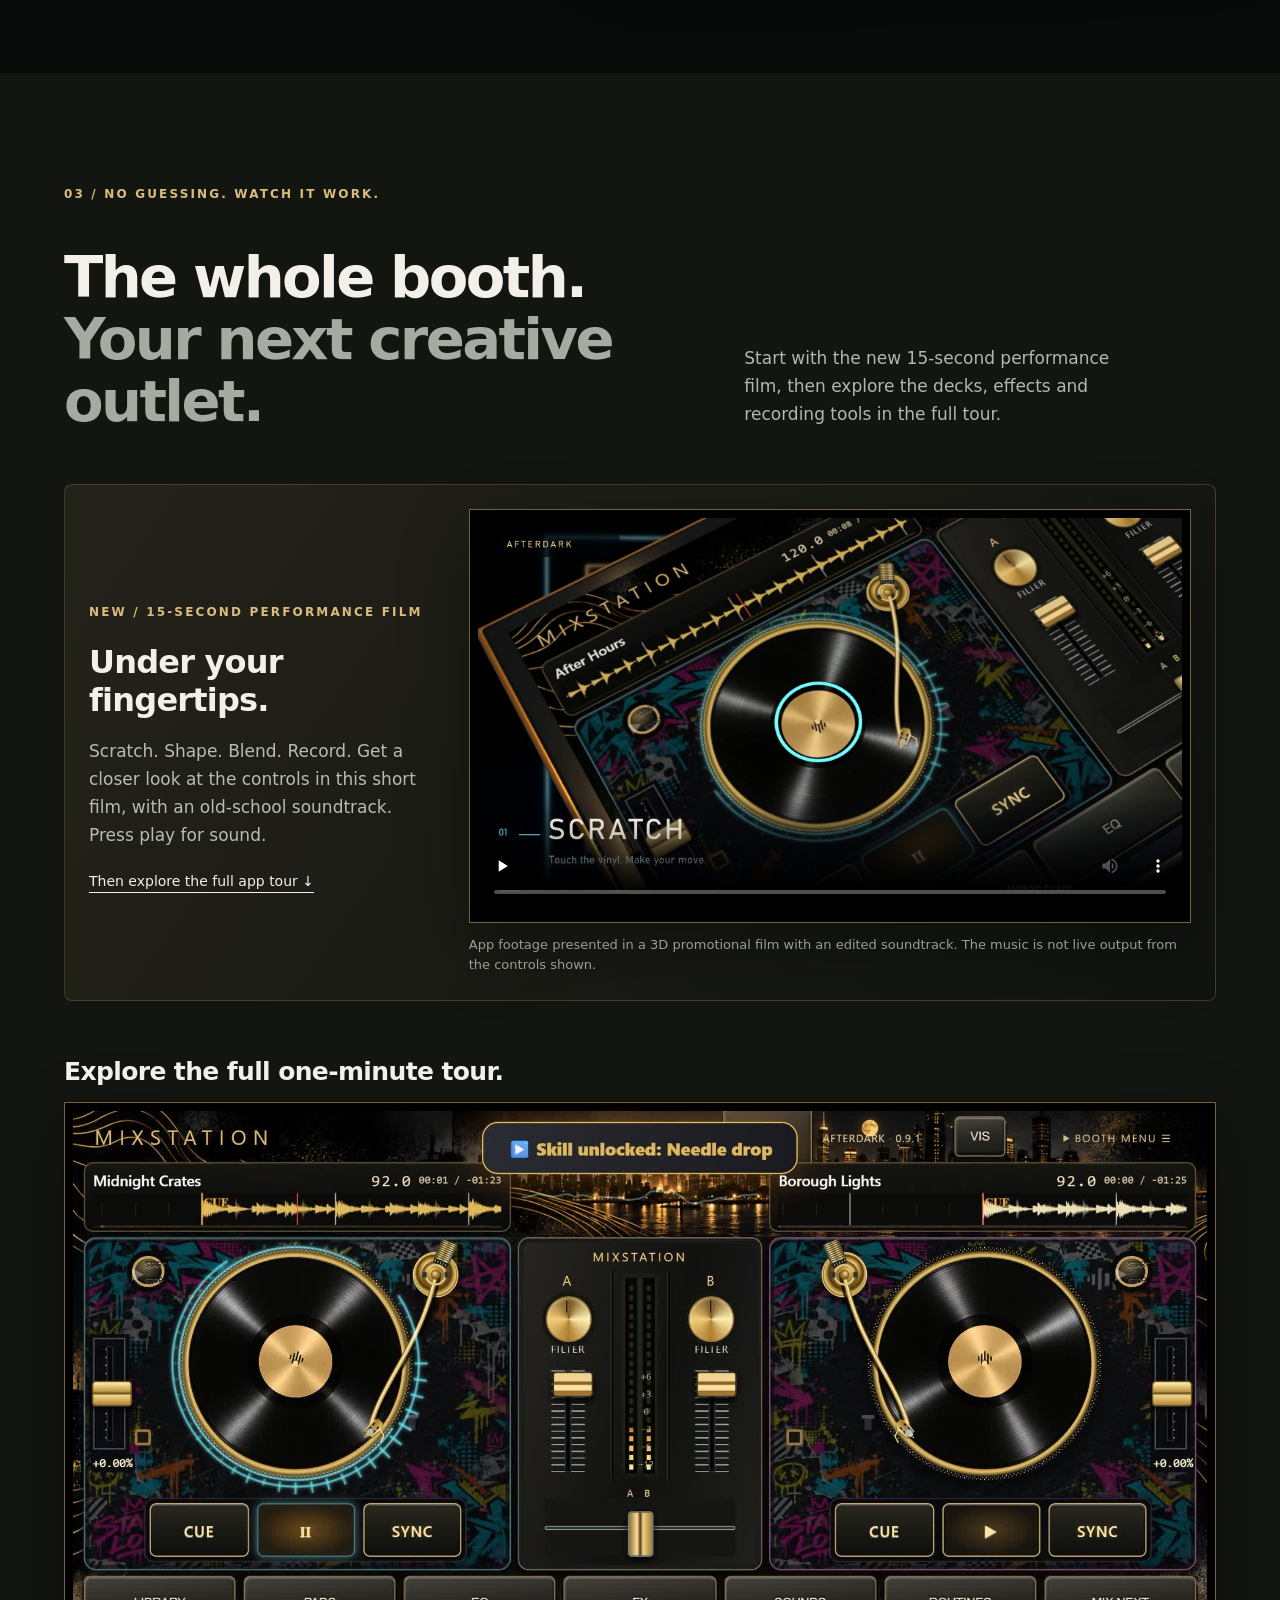
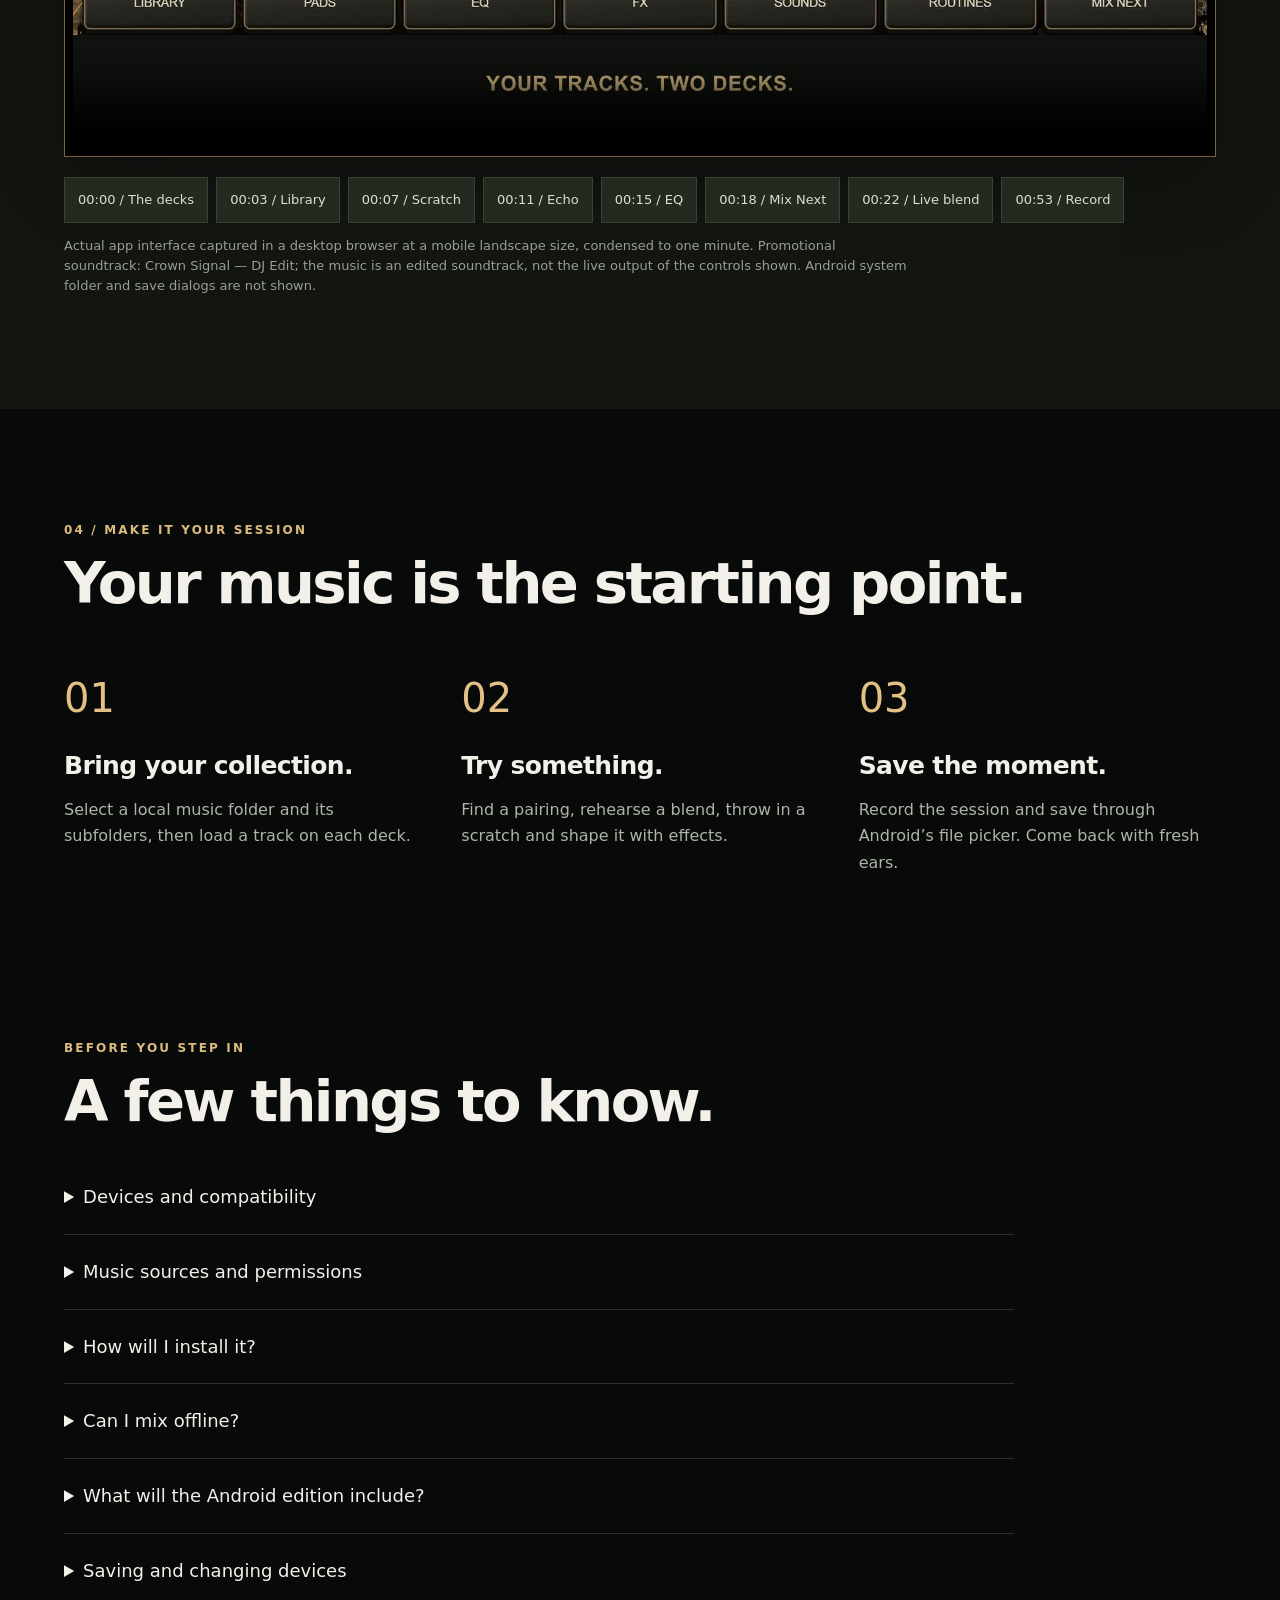
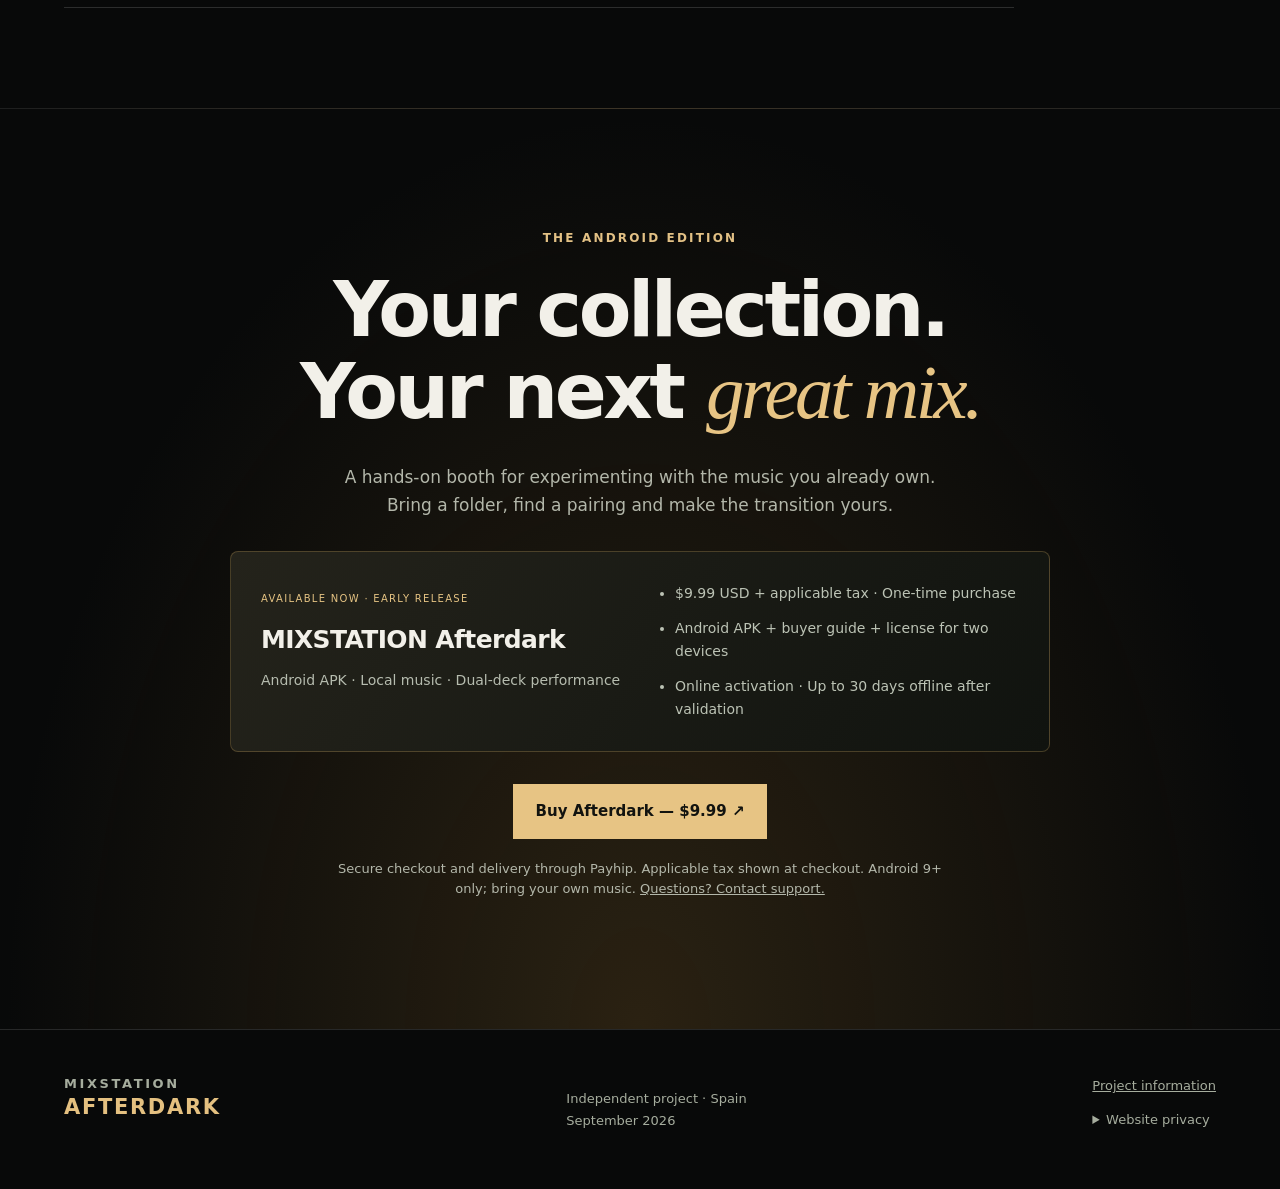
==== commit df72620c: "Add soundtrack performance film to demo section" ====
--- a/index.html
+++ b/index.html
@@ -1,11 +1,11 @@
-<!doctype html><html lang="en"><head><meta charset="utf-8"><meta name="viewport" content="width=device-width,initial-scale=1,viewport-fit=cover"><meta name="theme-color" content="#080909"><meta name="description" content="Watch Afterdark in action: two decks, touch scratching and live effects for Android 9+. Available now for $9.99 USD plus tax, one-time purchase."><title>Afterdark — Your Android. Your DJ booth.</title><link rel="stylesheet" href="style.css?v=autoplay-cinematic-2"><script src="site.js?v=autoplay-cinematic-2" defer></script></head><body>
+<!doctype html><html lang="en"><head><meta charset="utf-8"><meta name="viewport" content="width=device-width,initial-scale=1,viewport-fit=cover"><meta name="theme-color" content="#080909"><meta name="description" content="Watch Afterdark in action: two decks, touch scratching and live effects for Android 9+. Available now for $9.99 USD plus tax, one-time purchase."><title>Afterdark — Your Android. Your DJ booth.</title><link rel="stylesheet" href="style.css?v=fingertips-20260928"><script src="site.js?v=fingertips-20260928" defer></script></head><body>
 <a class="skip" href="#main">Skip to content</a><header><a href="#" class="brand">MIXSTATION<span>AFTERDARK</span></a><nav aria-label="Main navigation"><a href="#experience">The experience</a><a href="#demo">Watch it work</a><a class="nav-cta" href="#release">Get Afterdark ↗</a></nav></header>
 <main id="main"><section class="hero"><div class="hero-copy"><p class="eyebrow">YOUR ANDROID. YOUR BOOTH.</p><h1>Your Android.<br>Your <em>DJ booth.</em></h1><p class="lead">Two decks. Your own music. Scratch over the beat, shape your transitions and record a set worth playing back.</p><div class="actions"><a class="button button-buy" href="https://payhip.com/b/3T2rJ">Get Afterdark — $9.99 ↗</a><a class="text-link" href="#demo">Explore the app demo ↓</a></div><p class="fine">Android 9+ · Landscape controls · Local music files</p><p class="release-note">Available now · One-time purchase · Plus applicable tax</p></div><figure class="hero-device"><div class="hero-media"><img src="assets/hero-premium-poster.jpg" alt="Gold turntables descend into Afterdark with sculpted graffiti and a b-boy character" width="1920" height="1080" fetchpriority="high"><video id="hero-motion" autoplay muted loop playsinline preload="none" aria-hidden="true" tabindex="-1" data-src="assets/afterdark-premium-final.mp4" data-mobile-src="assets/afterdark-premium-final-mobile.mp4"></video><button id="hero-motion-toggle" type="button" aria-pressed="false" aria-label="Play hero animation">Play motion</button></div><figcaption>The decks become your booth · Promotional cinematic</figcaption></figure><div class="hero-foot"><span>LOCAL MUSIC. LIVE CONTROL.</span><span>DESIGNED TO BE PLAYED.</span></div></section>
 <div class="feature-line" aria-label="Key features"><span>TWIN DECKS</span><b>✳</b><span>VINYL SCRATCHING</span><b>✳</b><span>LIVE FX</span><b>✳</b><span>MIX NEXT</span><b>✳</b><span>RECORD YOUR SET</span></div>
 <section id="highlight" class="section highlight"><div class="highlight-copy"><p class="eyebrow">SEE THE HANDOFF</p><h2>Keep the beat.<br><em>Change the mood.</em></h2><p>Watch the decks hand over in this short app preview, set to Crown Signal — DJ Edit. Explore the full tour for scratching, effects and recording.</p><div class="proof-tags"><span>App footage</span><span>Crown Signal — DJ Edit</span><span>Full HD</span></div><a class="text-link" href="#demo">Explore the 60-second app tour ↓</a></div><figure><div class="video-shell"><video id="highlight-video" controls playsinline preload="none" poster="assets/blend-highlight.jpg" width="1920" height="1080" aria-label="22-second Afterdark preview with Crown Signal — DJ Edit soundtrack"><source src="assets/blend-highlight-final-mobile.mp4" media="(max-width: 1024px)" type="video/mp4"><source src="assets/blend-highlight-final.mp4" type="video/mp4"></video></div><figcaption>Browser-captured app footage with an edited Crown Signal — DJ Edit soundtrack, not live mixer output. Tap play for sound.</figcaption></figure></section>
 <section id="experience" class="section experience"><div class="section-head"><p class="eyebrow">01 / GET YOUR HANDS ON IT</p><h2>Less watching.<br><span>More mixing.</span></h2><p>Keep your collection close and your controls closer. The decks stay at the heart of the experience.</p></div><div class="feature-grid"><article class="feature feature-large"><span class="index">A / B</span><h3>A little vinyl attitude.<br>A lot of room to play.</h3><p>Drag the record to scratch. Ride the crossfader. Use cues and EQ to give a transition your own signature.</p><img src="assets/booth.png" alt="Actual Afterdark interface with dual vinyl decks and crossfader" width="844" height="390" loading="lazy"><button data-chapter="7.11">See the scratching →</button></article><article class="feature"><span class="index">FX</span><h3>Make the moment<br>hit differently.</h3><p>Add beat-timed echo, reverb, flanger and phaser. Switch effects in and out while the music plays.</p><div class="effect-labels" aria-label="Available effects"><span>ECHO</span><span>REVERB</span><span>FLANGER</span><span>PHASER</span></div><button data-chapter="11.11">See the FX controls →</button></article><article class="feature"><span class="index">REC</span><h3>Keep the good take.</h3><p>Record your mix as audio or a portrait clip with reactive visuals. Save it, listen back and build on your next session.</p><button data-chapter="53.51">See recording →</button></article></div></section>
 <section class="mix-section section"><div><p class="eyebrow">02 / FIND YOUR NEXT MOVE</p><h2>Two good songs.<br><em>One better idea.</em></h2><p>Not sure what goes together? Mix Next compares estimated tempo and energy, explains the pairing and lets you audition a transition.</p><p class="muted">Listen first. Adjust. Then make it yours. Suggestions guide your choices; they don’t replace your ears.</p><button class="button" data-chapter="18.58">Explore Mix Next ↗</button></div><figure><img src="assets/mix-next.png" alt="Mix Next showing a tempo and energy match with transition audition controls" width="844" height="390" loading="lazy"><figcaption>Actual interface · Match explanations and transition controls</figcaption></figure></section>
-<section id="demo" class="section demo"><div class="section-head"><p class="eyebrow">03 / NO GUESSING. WATCH IT WORK.</p><h2>The whole booth.<br><span>Your next creative outlet.</span></h2><p>A one-minute Full HD tour, set to Crown Signal — DJ Edit. Explore the decks, effects and recording tools.</p></div><div class="video-shell"><video id="walkthrough" controls playsinline preload="none" poster="assets/walkthrough-hd-poster.jpg" width="1920" height="1080" aria-label="Afterdark one-minute app tour with edited Crown Signal — DJ Edit soundtrack"><source src="assets/walkthrough-final-mobile.mp4" media="(max-width: 1024px)" type="video/mp4"><source src="assets/walkthrough-final.mp4" type="video/mp4"><a href="assets/walkthrough-final.mp4">Open the video</a></video></div><div class="chapters" aria-label="Jump to a demonstration chapter"><button data-chapter="0.0">00:00 / The decks</button><button data-chapter="3.56">00:03 / Library</button><button data-chapter="7.11">00:07 / Scratch</button><button data-chapter="11.11">00:11 / Echo</button><button data-chapter="15.47">00:15 / EQ</button><button data-chapter="18.58">00:18 / Mix Next</button><button data-chapter="22.31">00:22 / Live blend</button><button data-chapter="53.51">00:53 / Record</button></div><p class="fine">Actual app interface captured in a desktop browser at a mobile landscape size, condensed to one minute. Promotional soundtrack: Crown Signal — DJ Edit; the music is an edited soundtrack, not the live output of the controls shown. Android system folder and save dialogs are not shown.</p><p id="video-status" role="status" class="fine"></p></section>
+<section id="demo" class="section demo"><div class="section-head"><p class="eyebrow">03 / NO GUESSING. WATCH IT WORK.</p><h2>The whole booth.<br><span>Your next creative outlet.</span></h2><p>Start with the new 15-second performance film, then explore the decks, effects and recording tools in the full tour.</p></div><article class="fingertips-demo" aria-labelledby="fingertips-title"><div class="fingertips-copy"><p class="eyebrow">NEW / 15-SECOND PERFORMANCE FILM</p><h3 id="fingertips-title">Under your fingertips.</h3><p>Scratch. Shape. Blend. Record. Get a closer look at the controls in this short film, with an old-school soundtrack. Press play for sound.</p><a class="text-link" href="#full-tour">Then explore the full app tour ↓</a></div><figure><div class="video-shell"><video id="fingertips-video" controls playsinline preload="none" poster="assets/fingertips-poster.jpg" width="1920" height="1080" aria-label="Afterdark Under Your Fingertips: 15-second film with music"><source src="assets/afterdark-fingertips-with-music.mp4" type="video/mp4"><a href="assets/afterdark-fingertips-with-music.mp4">Open the film with sound</a></video></div><figcaption>App footage presented in a 3D promotional film with an edited soundtrack. The music is not live output from the controls shown.</figcaption></figure></article><h3 id="full-tour">Explore the full one-minute tour.</h3><div class="video-shell"><video id="walkthrough" controls playsinline preload="none" poster="assets/walkthrough-hd-poster.jpg" width="1920" height="1080" aria-label="Afterdark one-minute app tour with edited Crown Signal — DJ Edit soundtrack"><source src="assets/walkthrough-final-mobile.mp4" media="(max-width: 1024px)" type="video/mp4"><source src="assets/walkthrough-final.mp4" type="video/mp4"><a href="assets/walkthrough-final.mp4">Open the video</a></video></div><div class="chapters" aria-label="Jump to a demonstration chapter"><button data-chapter="0.0">00:00 / The decks</button><button data-chapter="3.56">00:03 / Library</button><button data-chapter="7.11">00:07 / Scratch</button><button data-chapter="11.11">00:11 / Echo</button><button data-chapter="15.47">00:15 / EQ</button><button data-chapter="18.58">00:18 / Mix Next</button><button data-chapter="22.31">00:22 / Live blend</button><button data-chapter="53.51">00:53 / Record</button></div><p class="fine">Actual app interface captured in a desktop browser at a mobile landscape size, condensed to one minute. Promotional soundtrack: Crown Signal — DJ Edit; the music is an edited soundtrack, not the live output of the controls shown. Android system folder and save dialogs are not shown.</p><p id="video-status" role="status" class="fine"></p></section>
 <section class="section start"><p class="eyebrow">04 / MAKE IT YOUR SESSION</p><h2>Your music is the starting point.</h2><div class="steps"><article><b>01</b><h3>Bring your collection.</h3><p>Select a local music folder and its subfolders, then load a track on each deck.</p></article><article><b>02</b><h3>Try something.</h3><p>Find a pairing, rehearse a blend, throw in a scratch and shape it with effects.</p></article><article><b>03</b><h3>Save the moment.</h3><p>Record the session and save through Android’s file picker. Come back with fresh ears.</p></article></div></section>
-<section class="section faq"><p class="eyebrow">BEFORE YOU STEP IN</p><h2>A few things to know.</h2><details><summary>Devices and compatibility</summary><p>The current build requires Android 9 or later and is designed for landscape use. This is an early release. Performance varies by device; an exhaustive supported-device list is not available. Keep the app in the foreground while mixing. Video recording requires more processing power.</p></details><details><summary>Music sources and permissions</summary><p>Afterdark works with local audio files you supply. Commercial music is not included. Spotify and YouTube streaming, stem separation and key lock are not included in this edition. Only share recordings you have permission to distribute.</p></details><details><summary>How will I install it?</summary><p>Your APK download and license key are supplied through your Payhip purchase receipt. Download it on your phone, open it and allow installation from your browser or file manager if Android asks. It is not currently a Google Play release.</p></details><details><summary>Can I mix offline?</summary><p>The decks play local files on your device. Internet is required for activation and license refresh. Your purchase allows two devices and up to 30 days of offline use after successful validation.</p></details><details><summary>What will the Android edition include?</summary><p>Dual decks, touch scratching, crossfader, EQ, effects, folder import, Mix Next suggestions, and session recording. You supply the music. This page covers Android; it does not advertise an iPhone app or include a Windows license.</p></details><details><summary>Saving and changing devices</summary><p>If a save dialog is cancelled, use Recover last recording in Library. Export recordings before uninstalling or changing devices. Private app data, cues and folder permissions do not automatically transfer.</p></details></section>
+<section class="section faq"><p class="eyebrow">BEFORE YOU STEP IN</p><h2>A few things to know.</h2><details><summary>Devices and compatibility</summary><p>The current build requires Android 9 or later and is designed for landscape use. This is an early release. Performance varies by device; an exhaustive supported-device list is not available. Keep the app in the foreground while mixing. Video recording requires more processing power.</p></details><details><summary>Music sources and permissions</summary><p>Afterdark works with local audio files you supply. Commercial music is not included. Spotify and YouTube streaming, stem separation and key lock are not included in this edition. Only share recordings you have permission to distribute.</p></details><details><summary>How will I install it?</summary><p><a href="start/">Read the illustrated Android quick-start guide</a>.</p><p>Your APK download and license key are supplied through your Payhip purchase receipt. Download it on your phone, open it and allow installation from your browser or file manager if Android asks. It is not currently a Google Play release.</p></details><details><summary>Can I mix offline?</summary><p>The decks play local files on your device. Internet is required for activation and license refresh. Your purchase allows two devices and up to 30 days of offline use after successful validation.</p></details><details><summary>What will the Android edition include?</summary><p>Dual decks, touch scratching, crossfader, EQ, effects, folder import, Mix Next suggestions, and session recording. You supply the music. This page covers Android; it does not advertise an iPhone app or include a Windows license.</p></details><details><summary>Saving and changing devices</summary><p>If a save dialog is cancelled, use Recover last recording in Library. Export recordings before uninstalling or changing devices. Private app data, cues and folder permissions do not automatically transfer.</p></details></section>
 <section id="release" class="release section"><p class="eyebrow">THE ANDROID EDITION</p><h2>Your collection.<br>Your next <em>great mix.</em></h2><p>A hands-on booth for experimenting with the music you already own. Bring a folder, find a pairing and make the transition yours.</p><div class="release-card"><div><span class="release-badge">AVAILABLE NOW · EARLY RELEASE</span><h3>MIXSTATION Afterdark</h3><p>Android APK · Local music · Dual-deck performance</p></div><ul><li>$9.99 USD + applicable tax · One-time purchase</li><li>Android APK + buyer guide + license for two devices</li><li>Online activation · Up to 30 days offline after validation</li></ul></div><a class="button" href="https://payhip.com/b/3T2rJ">Buy Afterdark — $9.99 ↗</a><p class="fine">Secure checkout and delivery through Payhip. Applicable tax shown at checkout. Android 9+ only; bring your own music. <a href="https://payhip.com/mixstationafterdark/contact">Questions? Contact support.</a></p></section></main><footer><a class="brand" href="#">MIXSTATION<span>AFTERDARK</span></a><p>Independent project · Spain<br>September 2026</p><div><a href="https://github.com/m3libere28/afterdark-website">Project information</a><details><summary>Website privacy</summary><p>No added analytics, forms, advertising trackers or cookies on this website. Purchases open Payhip, which handles checkout and delivery under its own policies. GitHub may process technical request information under its <a href="https://docs.github.com/en/site-policy/privacy-policies/github-general-privacy-statement">privacy statement</a>.</p></details></div></footer></body></html>
--- a/style.css
+++ b/style.css
@@ -49,3 +49,6 @@
 
 /* Full cinematic is the inline, autoplaying hero. */
 @media(max-width:700px){.hero .actions{grid-template-columns:1fr}.hero .actions>.text-link{grid-column:auto}.hero-device{margin-top:0}}
+
+/* Soundtrack film and full tour share the demo section. */
+.fingertips-demo{display:grid;grid-template-columns:.65fr 1.35fr;gap:32px;align-items:center;margin:24px 0 56px;padding:24px;border:1px solid #79613d77;border-radius:8px;background:linear-gradient(125deg,#24231b,#10130f)}.fingertips-demo figure{margin:0}.fingertips-demo figcaption{margin-top:12px}.fingertips-copy p:not(.eyebrow){color:#b7bdb2}#full-tour{scroll-margin-top:100px}.fingertips-copy h3{font-size:32px}@media(max-width:850px){.fingertips-demo{grid-template-columns:1fr;padding:16px;gap:18px;margin-bottom:36px}}
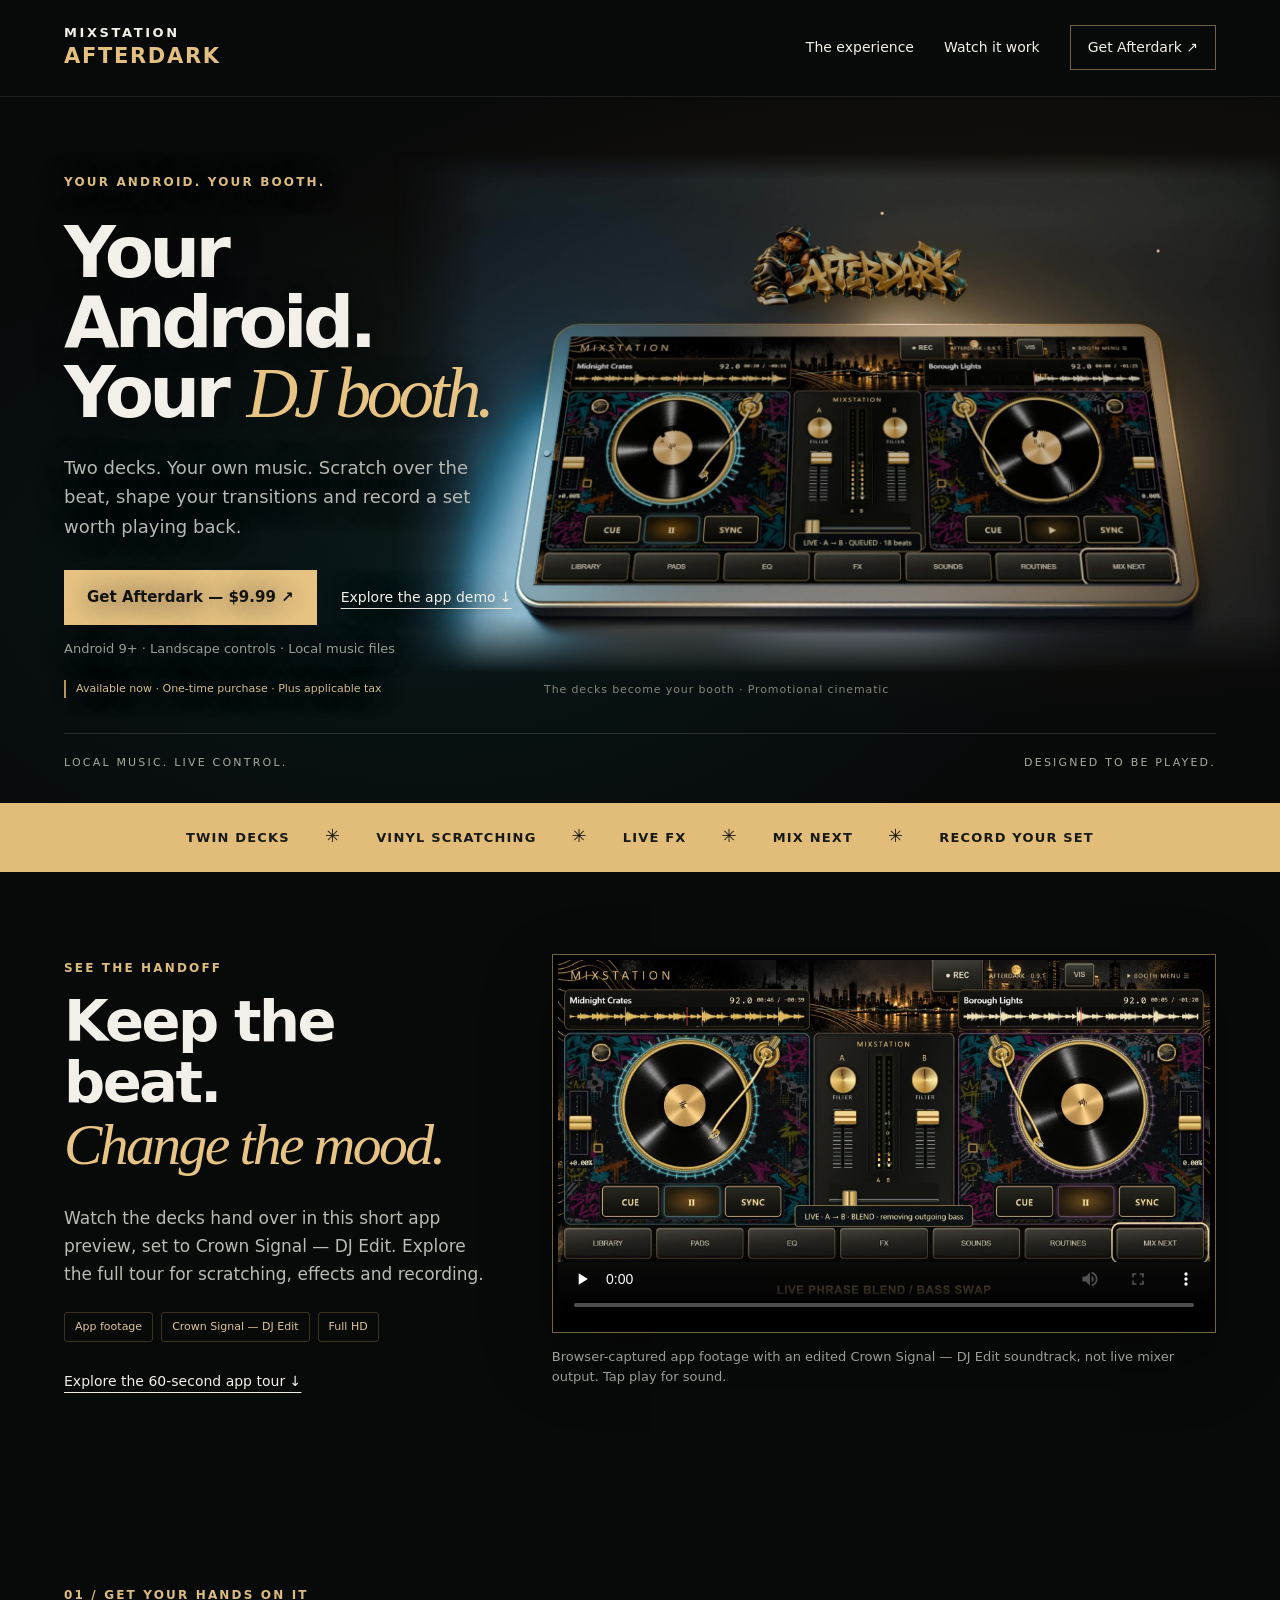
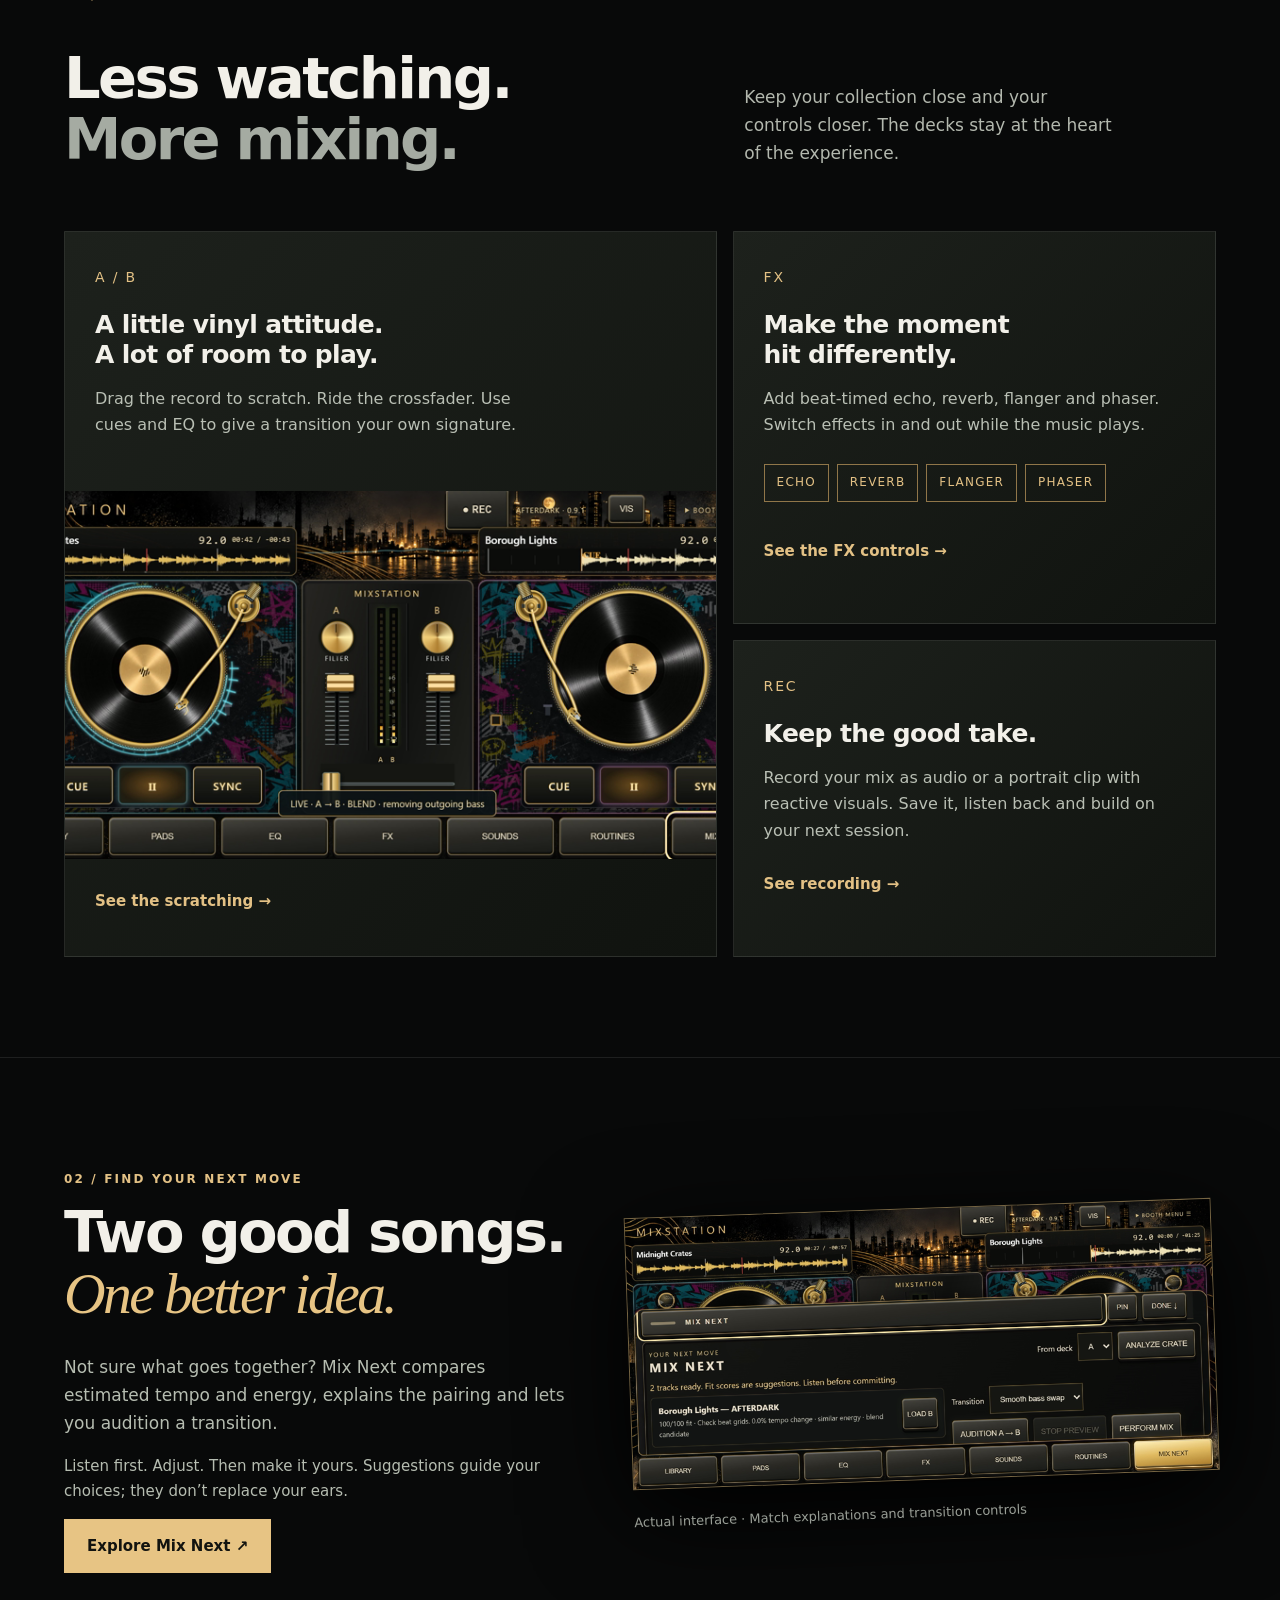
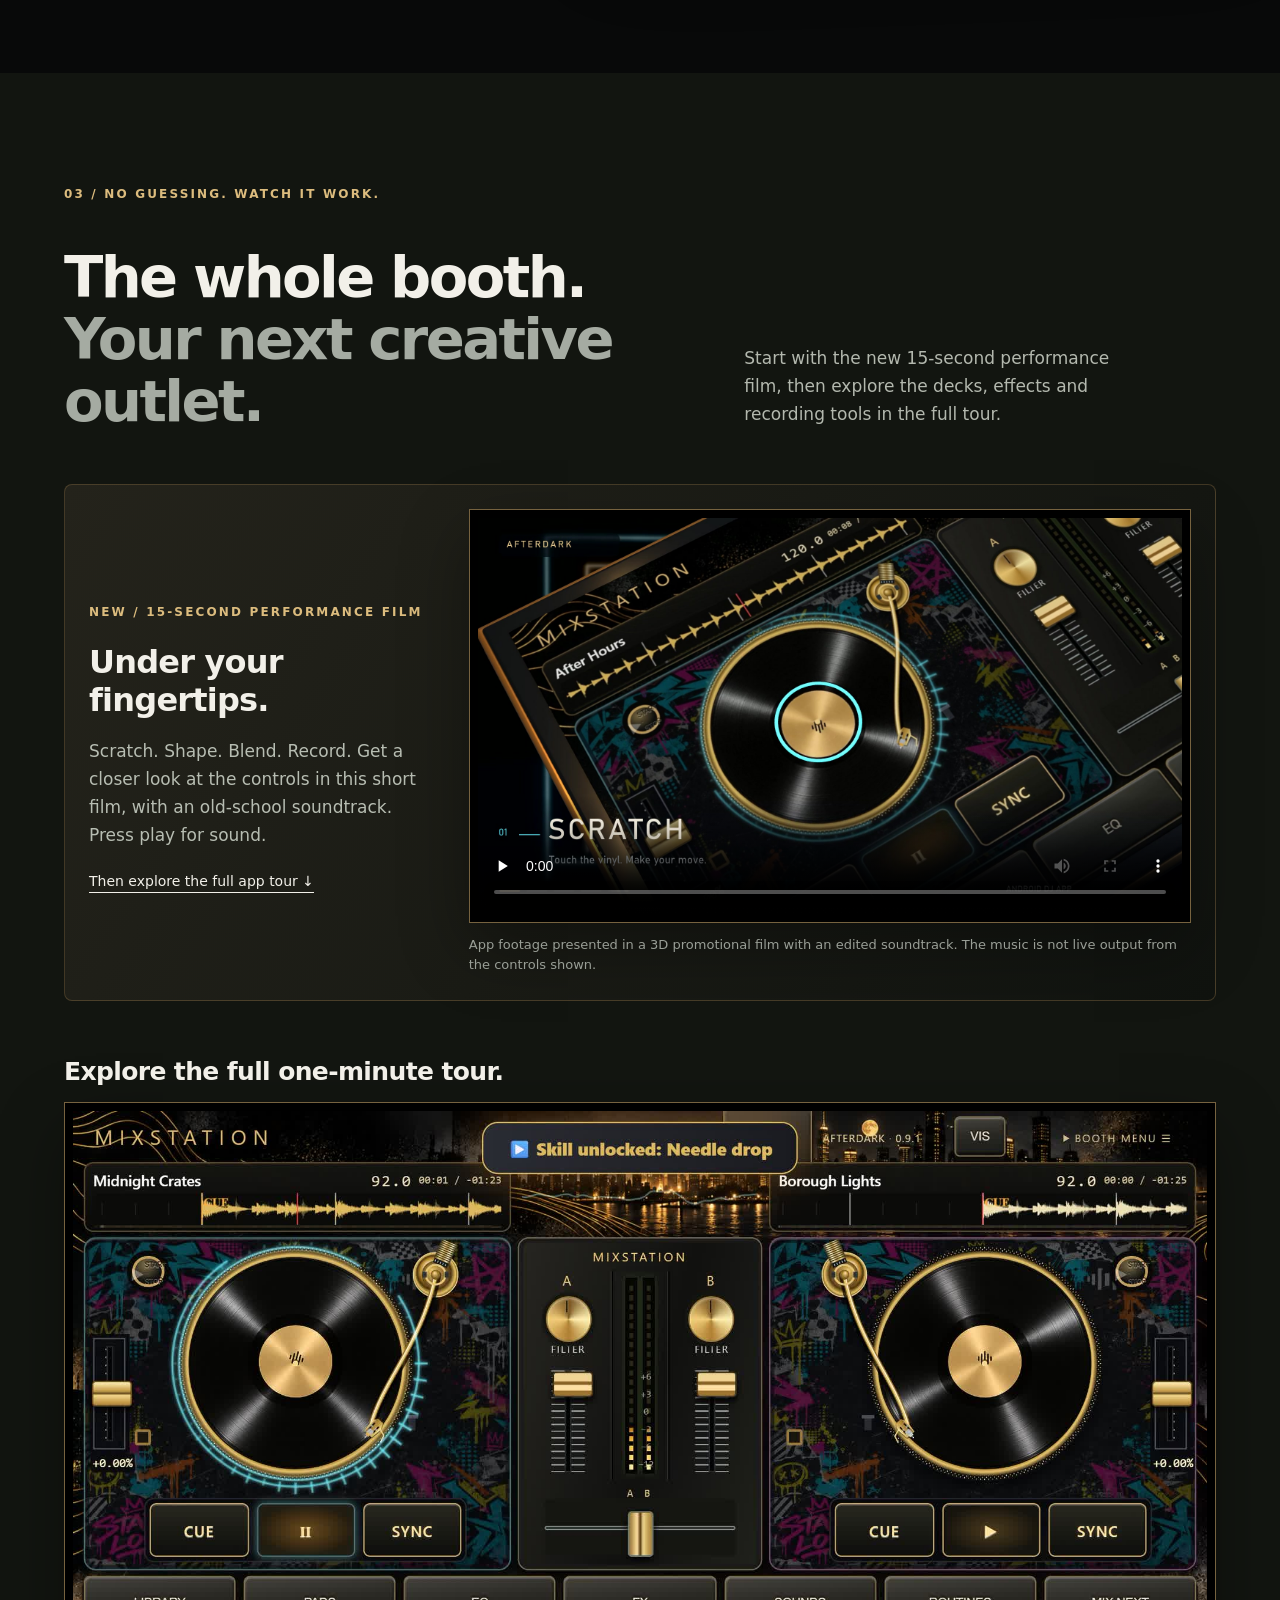
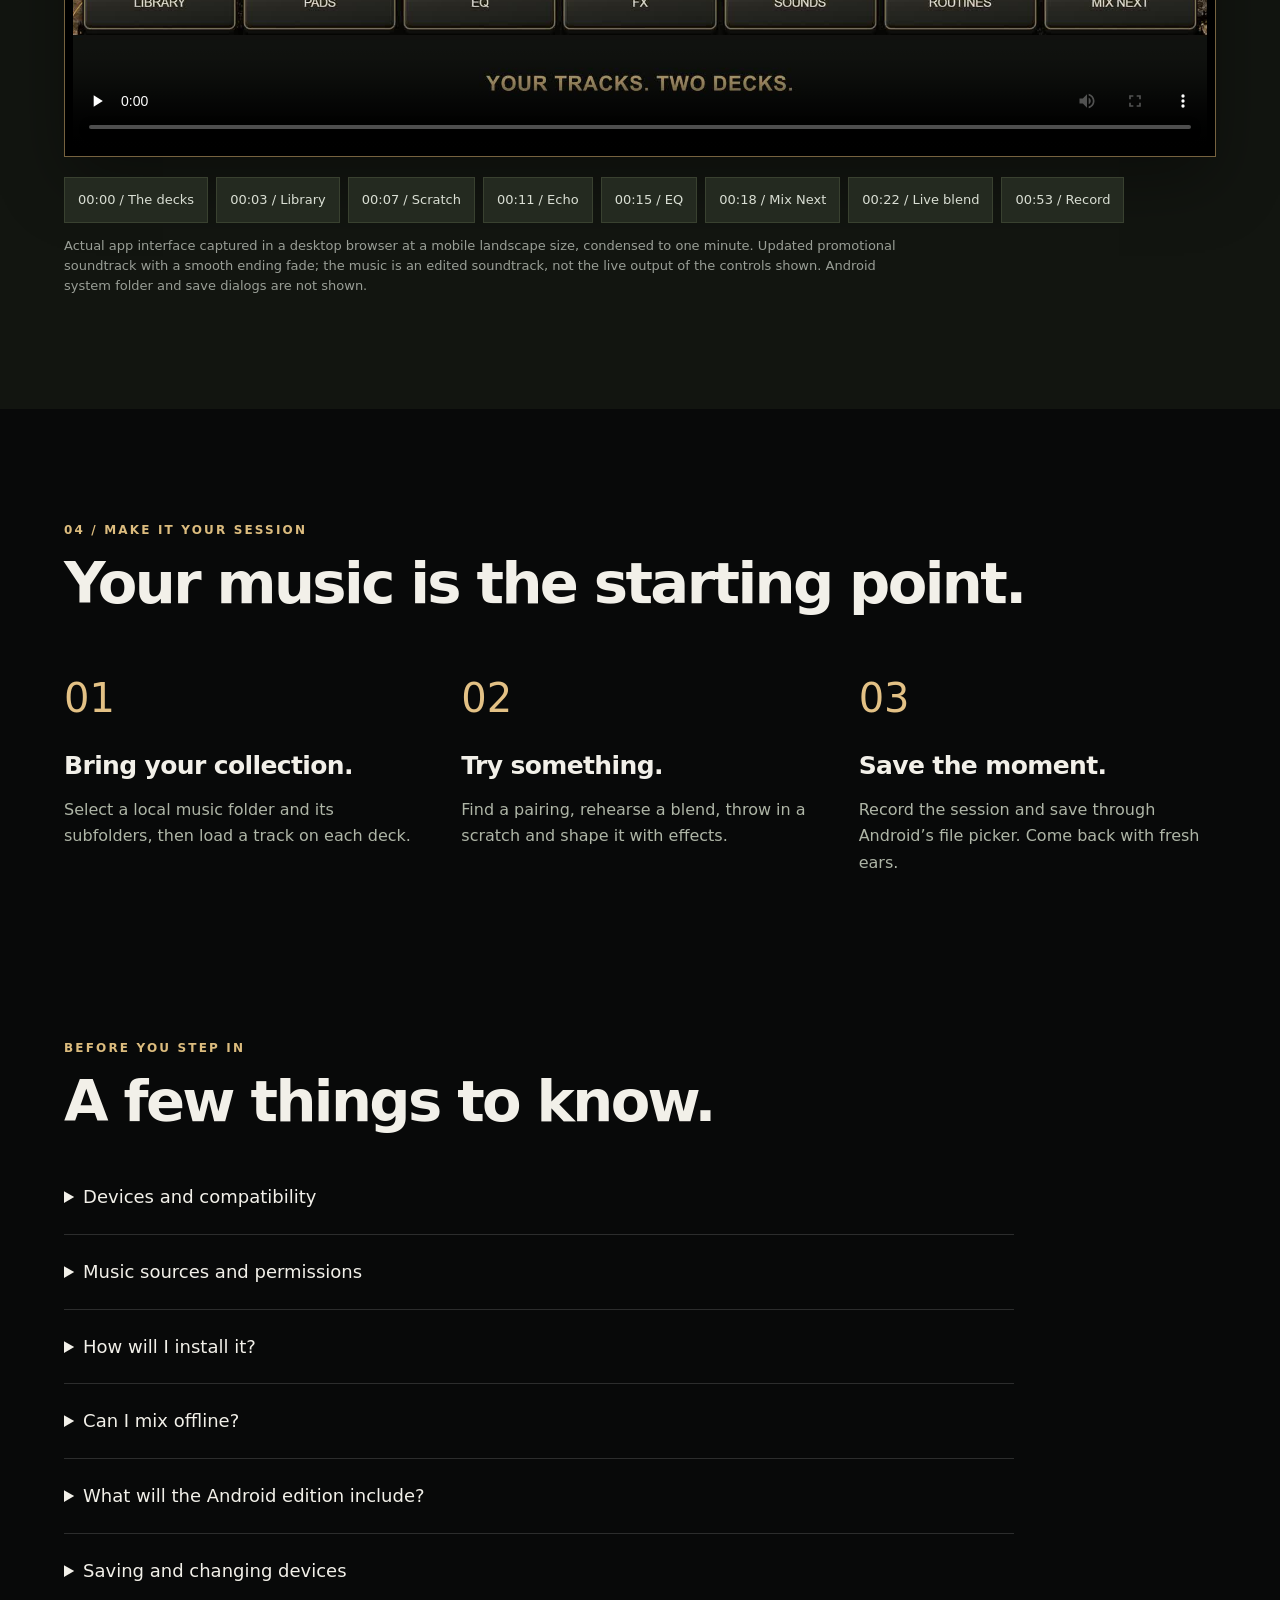
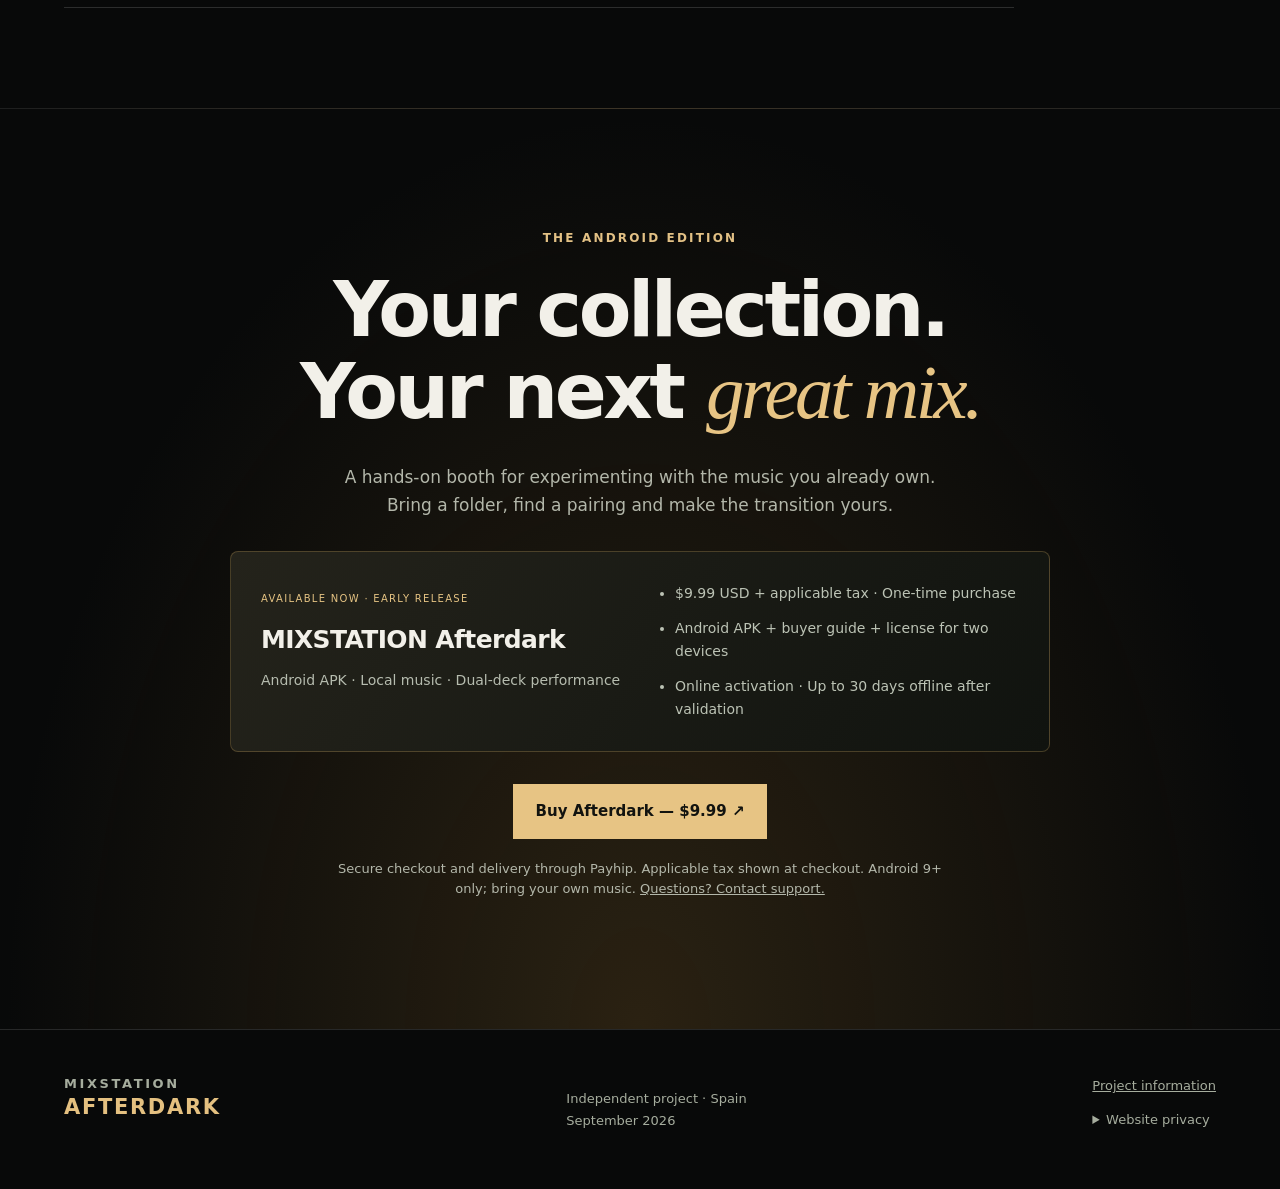
==== commit 5e693a75: "Replace full demo soundtrack with supplied recording" ====
--- a/index.html
+++ b/index.html
@@ -5,7 +5,7 @@
 <section id="highlight" class="section highlight"><div class="highlight-copy"><p class="eyebrow">SEE THE HANDOFF</p><h2>Keep the beat.<br><em>Change the mood.</em></h2><p>Watch the decks hand over in this short app preview, set to Crown Signal — DJ Edit. Explore the full tour for scratching, effects and recording.</p><div class="proof-tags"><span>App footage</span><span>Crown Signal — DJ Edit</span><span>Full HD</span></div><a class="text-link" href="#demo">Explore the 60-second app tour ↓</a></div><figure><div class="video-shell"><video id="highlight-video" controls playsinline preload="none" poster="assets/blend-highlight.jpg" width="1920" height="1080" aria-label="22-second Afterdark preview with Crown Signal — DJ Edit soundtrack"><source src="assets/blend-highlight-final-mobile.mp4" media="(max-width: 1024px)" type="video/mp4"><source src="assets/blend-highlight-final.mp4" type="video/mp4"></video></div><figcaption>Browser-captured app footage with an edited Crown Signal — DJ Edit soundtrack, not live mixer output. Tap play for sound.</figcaption></figure></section>
 <section id="experience" class="section experience"><div class="section-head"><p class="eyebrow">01 / GET YOUR HANDS ON IT</p><h2>Less watching.<br><span>More mixing.</span></h2><p>Keep your collection close and your controls closer. The decks stay at the heart of the experience.</p></div><div class="feature-grid"><article class="feature feature-large"><span class="index">A / B</span><h3>A little vinyl attitude.<br>A lot of room to play.</h3><p>Drag the record to scratch. Ride the crossfader. Use cues and EQ to give a transition your own signature.</p><img src="assets/booth.png" alt="Actual Afterdark interface with dual vinyl decks and crossfader" width="844" height="390" loading="lazy"><button data-chapter="7.11">See the scratching →</button></article><article class="feature"><span class="index">FX</span><h3>Make the moment<br>hit differently.</h3><p>Add beat-timed echo, reverb, flanger and phaser. Switch effects in and out while the music plays.</p><div class="effect-labels" aria-label="Available effects"><span>ECHO</span><span>REVERB</span><span>FLANGER</span><span>PHASER</span></div><button data-chapter="11.11">See the FX controls →</button></article><article class="feature"><span class="index">REC</span><h3>Keep the good take.</h3><p>Record your mix as audio or a portrait clip with reactive visuals. Save it, listen back and build on your next session.</p><button data-chapter="53.51">See recording →</button></article></div></section>
 <section class="mix-section section"><div><p class="eyebrow">02 / FIND YOUR NEXT MOVE</p><h2>Two good songs.<br><em>One better idea.</em></h2><p>Not sure what goes together? Mix Next compares estimated tempo and energy, explains the pairing and lets you audition a transition.</p><p class="muted">Listen first. Adjust. Then make it yours. Suggestions guide your choices; they don’t replace your ears.</p><button class="button" data-chapter="18.58">Explore Mix Next ↗</button></div><figure><img src="assets/mix-next.png" alt="Mix Next showing a tempo and energy match with transition audition controls" width="844" height="390" loading="lazy"><figcaption>Actual interface · Match explanations and transition controls</figcaption></figure></section>
-<section id="demo" class="section demo"><div class="section-head"><p class="eyebrow">03 / NO GUESSING. WATCH IT WORK.</p><h2>The whole booth.<br><span>Your next creative outlet.</span></h2><p>Start with the new 15-second performance film, then explore the decks, effects and recording tools in the full tour.</p></div><article class="fingertips-demo" aria-labelledby="fingertips-title"><div class="fingertips-copy"><p class="eyebrow">NEW / 15-SECOND PERFORMANCE FILM</p><h3 id="fingertips-title">Under your fingertips.</h3><p>Scratch. Shape. Blend. Record. Get a closer look at the controls in this short film, with an old-school soundtrack. Press play for sound.</p><a class="text-link" href="#full-tour">Then explore the full app tour ↓</a></div><figure><div class="video-shell"><video id="fingertips-video" controls playsinline preload="none" poster="assets/fingertips-poster.jpg" width="1920" height="1080" aria-label="Afterdark Under Your Fingertips: 15-second film with music"><source src="assets/afterdark-fingertips-with-music.mp4" type="video/mp4"><a href="assets/afterdark-fingertips-with-music.mp4">Open the film with sound</a></video></div><figcaption>App footage presented in a 3D promotional film with an edited soundtrack. The music is not live output from the controls shown.</figcaption></figure></article><h3 id="full-tour">Explore the full one-minute tour.</h3><div class="video-shell"><video id="walkthrough" controls playsinline preload="none" poster="assets/walkthrough-hd-poster.jpg" width="1920" height="1080" aria-label="Afterdark one-minute app tour with edited Crown Signal — DJ Edit soundtrack"><source src="assets/walkthrough-final-mobile.mp4" media="(max-width: 1024px)" type="video/mp4"><source src="assets/walkthrough-final.mp4" type="video/mp4"><a href="assets/walkthrough-final.mp4">Open the video</a></video></div><div class="chapters" aria-label="Jump to a demonstration chapter"><button data-chapter="0.0">00:00 / The decks</button><button data-chapter="3.56">00:03 / Library</button><button data-chapter="7.11">00:07 / Scratch</button><button data-chapter="11.11">00:11 / Echo</button><button data-chapter="15.47">00:15 / EQ</button><button data-chapter="18.58">00:18 / Mix Next</button><button data-chapter="22.31">00:22 / Live blend</button><button data-chapter="53.51">00:53 / Record</button></div><p class="fine">Actual app interface captured in a desktop browser at a mobile landscape size, condensed to one minute. Promotional soundtrack: Crown Signal — DJ Edit; the music is an edited soundtrack, not the live output of the controls shown. Android system folder and save dialogs are not shown.</p><p id="video-status" role="status" class="fine"></p></section>
+<section id="demo" class="section demo"><div class="section-head"><p class="eyebrow">03 / NO GUESSING. WATCH IT WORK.</p><h2>The whole booth.<br><span>Your next creative outlet.</span></h2><p>Start with the new 15-second performance film, then explore the decks, effects and recording tools in the full tour.</p></div><article class="fingertips-demo" aria-labelledby="fingertips-title"><div class="fingertips-copy"><p class="eyebrow">NEW / 15-SECOND PERFORMANCE FILM</p><h3 id="fingertips-title">Under your fingertips.</h3><p>Scratch. Shape. Blend. Record. Get a closer look at the controls in this short film, with an old-school soundtrack. Press play for sound.</p><a class="text-link" href="#full-tour">Then explore the full app tour ↓</a></div><figure><div class="video-shell"><video id="fingertips-video" controls playsinline preload="none" poster="assets/fingertips-poster.jpg" width="1920" height="1080" aria-label="Afterdark Under Your Fingertips: 15-second film with music"><source src="assets/afterdark-fingertips-with-music.mp4" type="video/mp4"><a href="assets/afterdark-fingertips-with-music.mp4">Open the film with sound</a></video></div><figcaption>App footage presented in a 3D promotional film with an edited soundtrack. The music is not live output from the controls shown.</figcaption></figure></article><h3 id="full-tour">Explore the full one-minute tour.</h3><div class="video-shell"><video id="walkthrough" controls playsinline preload="none" poster="assets/walkthrough-hd-poster.jpg" width="1920" height="1080" aria-label="Afterdark one-minute app tour with a new edited soundtrack"><source src="assets/walkthrough-new-track-mobile.mp4" media="(max-width: 1024px)" type="video/mp4"><source src="assets/walkthrough-new-track.mp4" type="video/mp4"><a href="assets/walkthrough-new-track.mp4">Open the video</a></video></div><div class="chapters" aria-label="Jump to a demonstration chapter"><button data-chapter="0.0">00:00 / The decks</button><button data-chapter="3.56">00:03 / Library</button><button data-chapter="7.11">00:07 / Scratch</button><button data-chapter="11.11">00:11 / Echo</button><button data-chapter="15.47">00:15 / EQ</button><button data-chapter="18.58">00:18 / Mix Next</button><button data-chapter="22.31">00:22 / Live blend</button><button data-chapter="53.51">00:53 / Record</button></div><p class="fine">Actual app interface captured in a desktop browser at a mobile landscape size, condensed to one minute. Updated promotional soundtrack with a smooth ending fade; the music is an edited soundtrack, not the live output of the controls shown. Android system folder and save dialogs are not shown.</p><p id="video-status" role="status" class="fine"></p></section>
 <section class="section start"><p class="eyebrow">04 / MAKE IT YOUR SESSION</p><h2>Your music is the starting point.</h2><div class="steps"><article><b>01</b><h3>Bring your collection.</h3><p>Select a local music folder and its subfolders, then load a track on each deck.</p></article><article><b>02</b><h3>Try something.</h3><p>Find a pairing, rehearse a blend, throw in a scratch and shape it with effects.</p></article><article><b>03</b><h3>Save the moment.</h3><p>Record the session and save through Android’s file picker. Come back with fresh ears.</p></article></div></section>
 <section class="section faq"><p class="eyebrow">BEFORE YOU STEP IN</p><h2>A few things to know.</h2><details><summary>Devices and compatibility</summary><p>The current build requires Android 9 or later and is designed for landscape use. This is an early release. Performance varies by device; an exhaustive supported-device list is not available. Keep the app in the foreground while mixing. Video recording requires more processing power.</p></details><details><summary>Music sources and permissions</summary><p>Afterdark works with local audio files you supply. Commercial music is not included. Spotify and YouTube streaming, stem separation and key lock are not included in this edition. Only share recordings you have permission to distribute.</p></details><details><summary>How will I install it?</summary><p><a href="start/">Read the illustrated Android quick-start guide</a>.</p><p>Your APK download and license key are supplied through your Payhip purchase receipt. Download it on your phone, open it and allow installation from your browser or file manager if Android asks. It is not currently a Google Play release.</p></details><details><summary>Can I mix offline?</summary><p>The decks play local files on your device. Internet is required for activation and license refresh. Your purchase allows two devices and up to 30 days of offline use after successful validation.</p></details><details><summary>What will the Android edition include?</summary><p>Dual decks, touch scratching, crossfader, EQ, effects, folder import, Mix Next suggestions, and session recording. You supply the music. This page covers Android; it does not advertise an iPhone app or include a Windows license.</p></details><details><summary>Saving and changing devices</summary><p>If a save dialog is cancelled, use Recover last recording in Library. Export recordings before uninstalling or changing devices. Private app data, cues and folder permissions do not automatically transfer.</p></details></section>
 <section id="release" class="release section"><p class="eyebrow">THE ANDROID EDITION</p><h2>Your collection.<br>Your next <em>great mix.</em></h2><p>A hands-on booth for experimenting with the music you already own. Bring a folder, find a pairing and make the transition yours.</p><div class="release-card"><div><span class="release-badge">AVAILABLE NOW · EARLY RELEASE</span><h3>MIXSTATION Afterdark</h3><p>Android APK · Local music · Dual-deck performance</p></div><ul><li>$9.99 USD + applicable tax · One-time purchase</li><li>Android APK + buyer guide + license for two devices</li><li>Online activation · Up to 30 days offline after validation</li></ul></div><a class="button" href="https://payhip.com/b/3T2rJ">Buy Afterdark — $9.99 ↗</a><p class="fine">Secure checkout and delivery through Payhip. Applicable tax shown at checkout. Android 9+ only; bring your own music. <a href="https://payhip.com/mixstationafterdark/contact">Questions? Contact support.</a></p></section></main><footer><a class="brand" href="#">MIXSTATION<span>AFTERDARK</span></a><p>Independent project · Spain<br>September 2026</p><div><a href="https://github.com/m3libere28/afterdark-website">Project information</a><details><summary>Website privacy</summary><p>No added analytics, forms, advertising trackers or cookies on this website. Purchases open Payhip, which handles checkout and delivery under its own policies. GitHub may process technical request information under its <a href="https://docs.github.com/en/site-policy/privacy-policies/github-general-privacy-statement">privacy statement</a>.</p></details></div></footer></body></html>
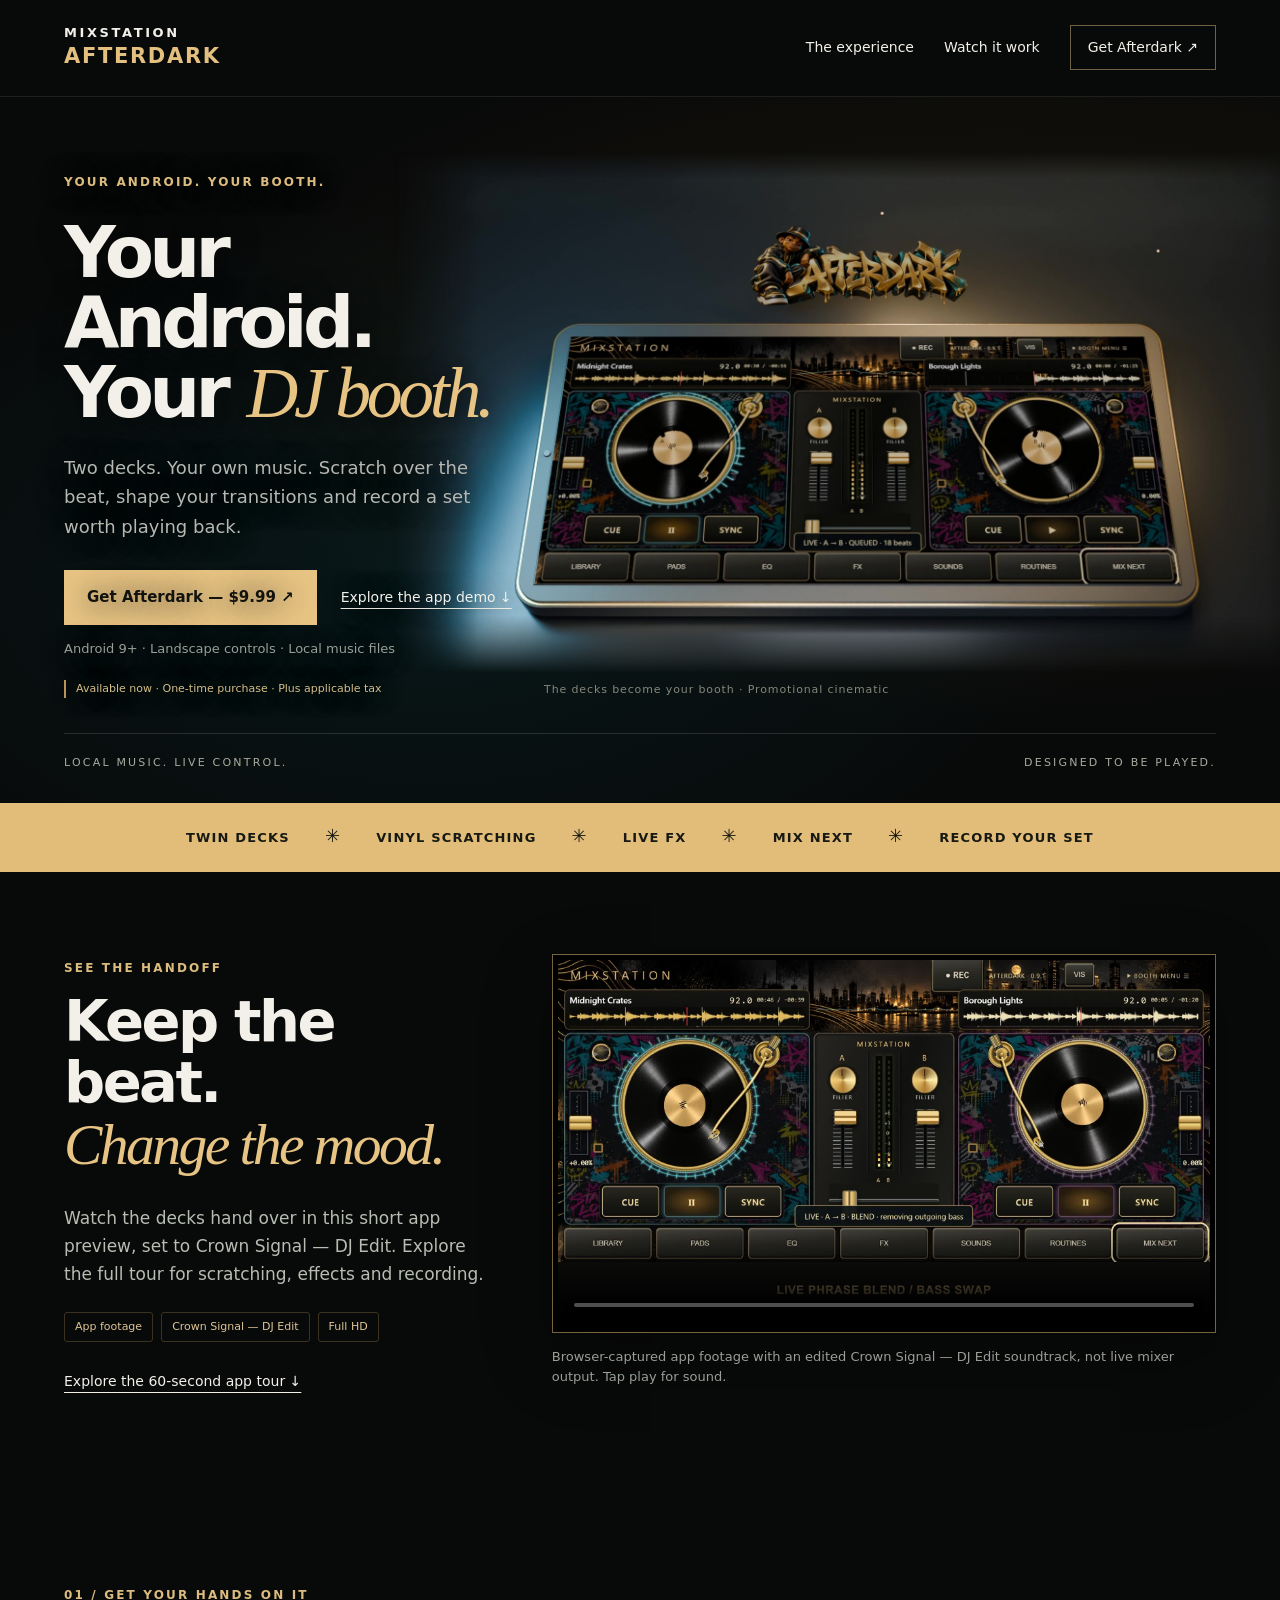
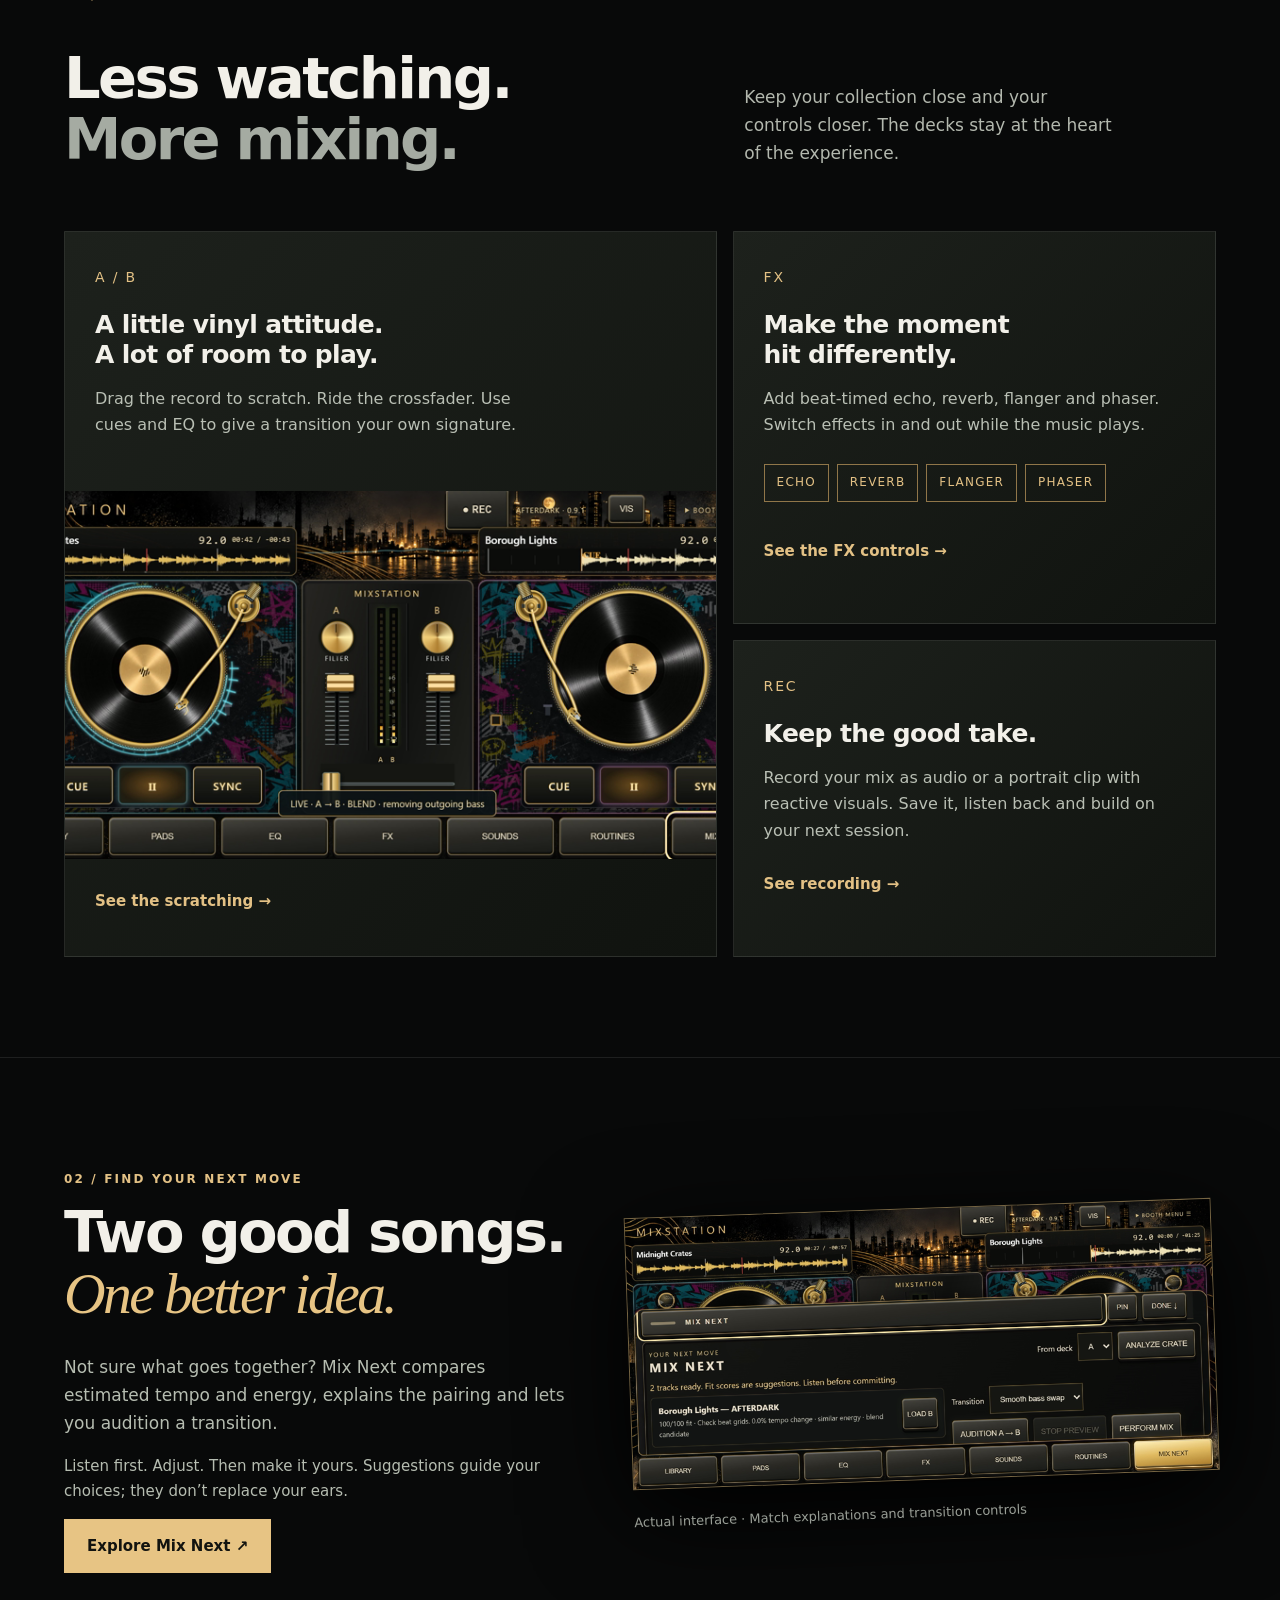
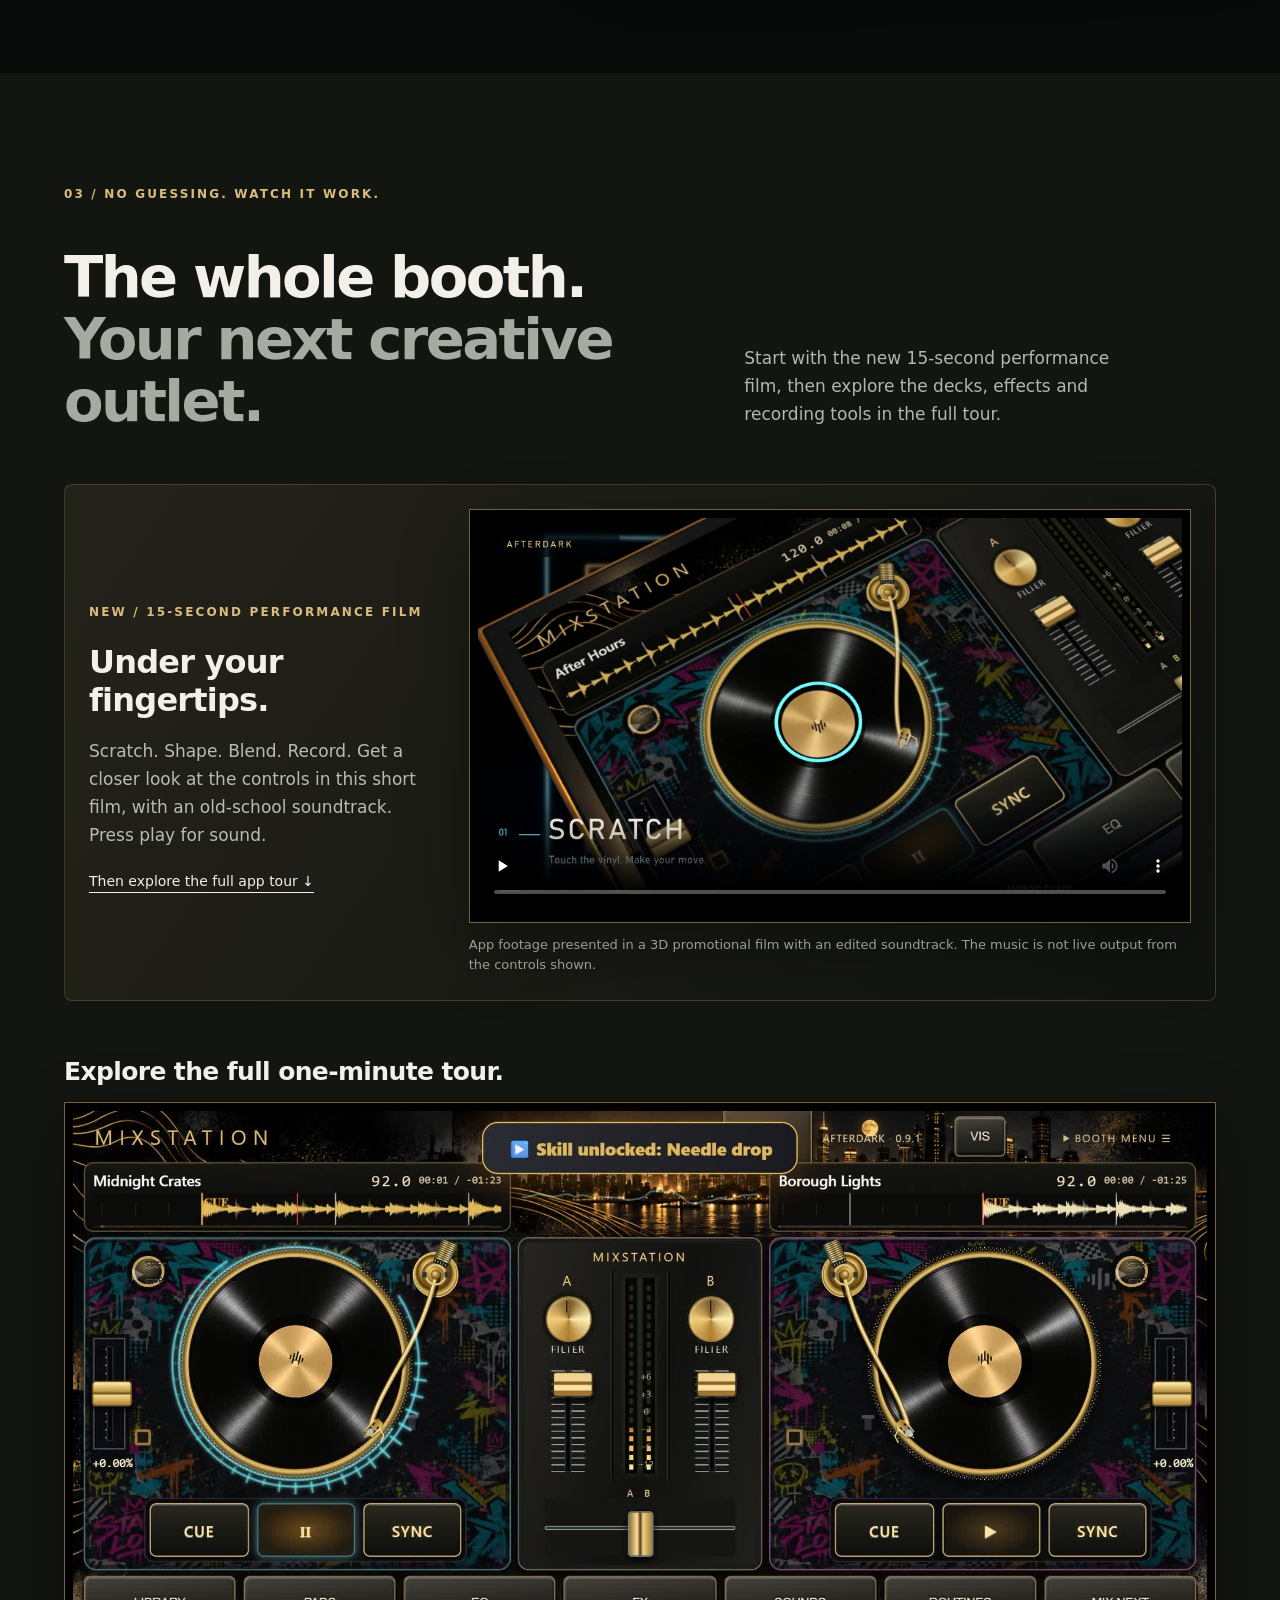
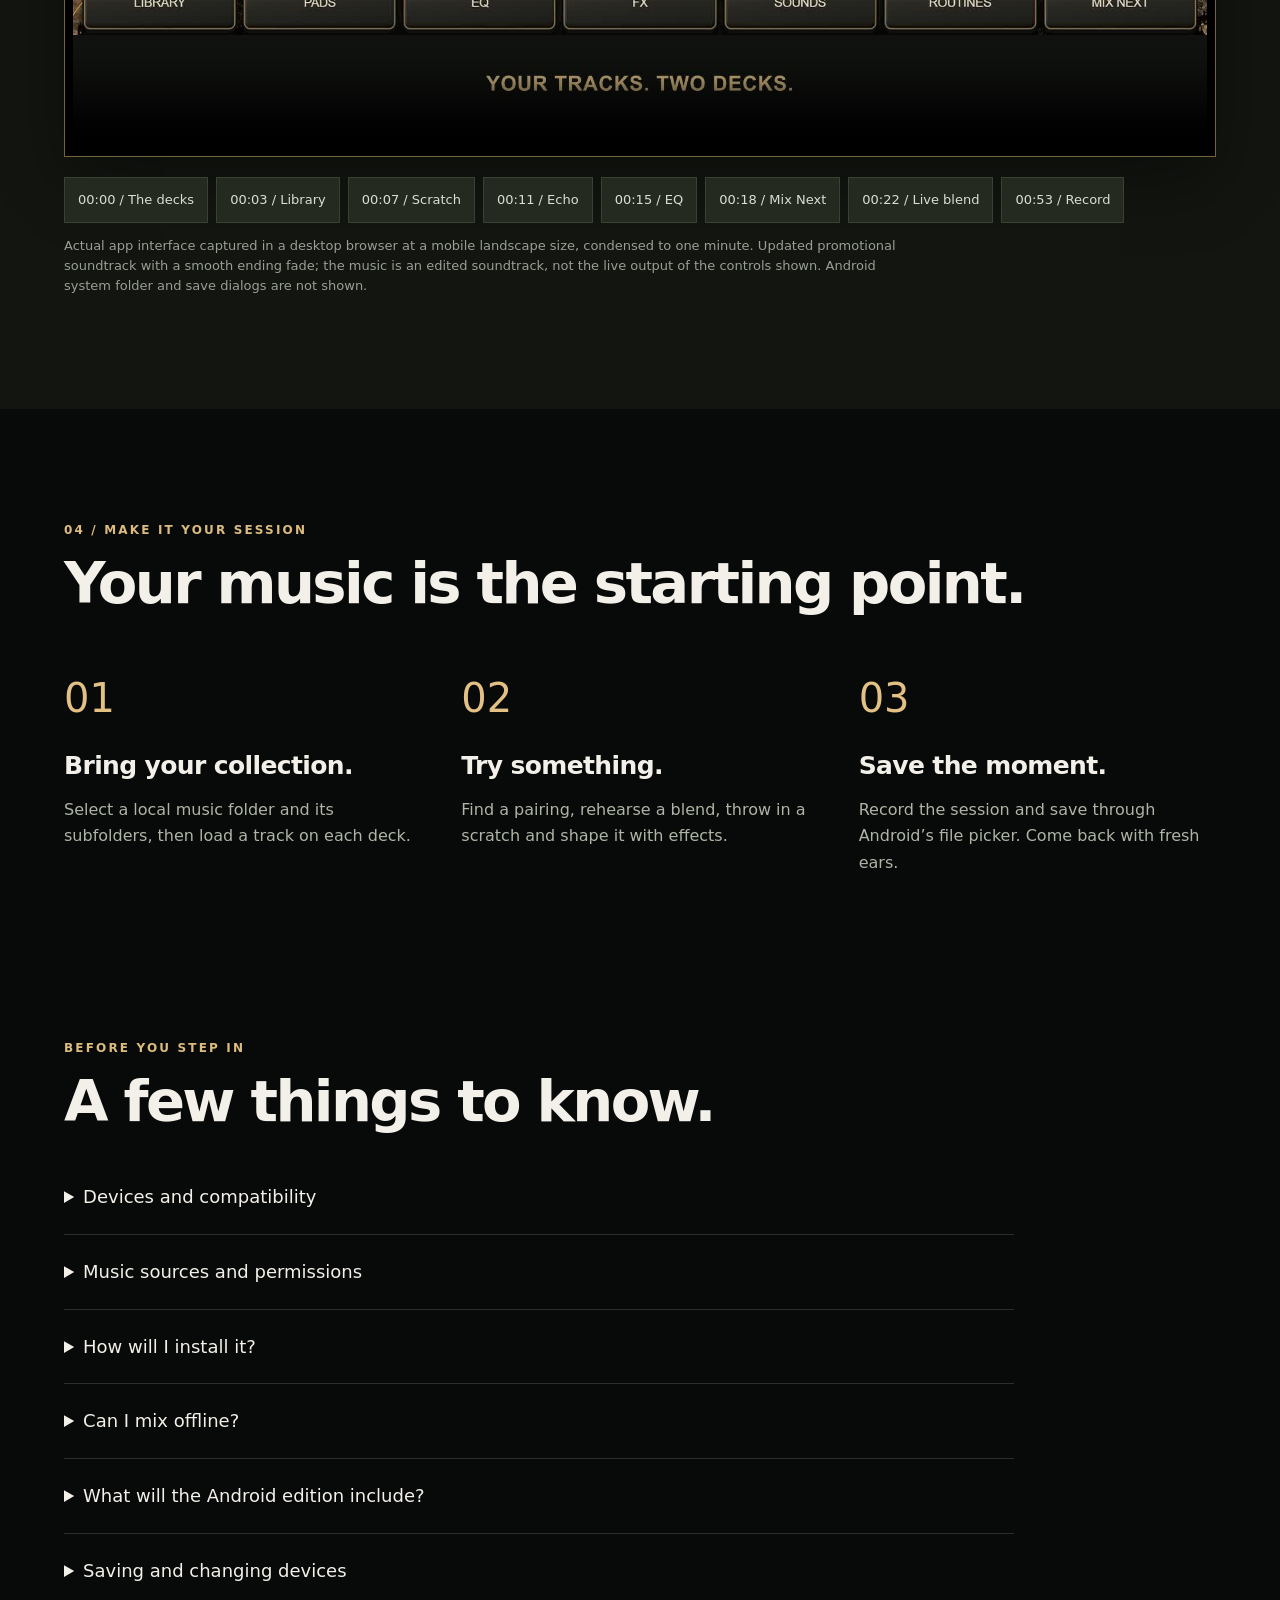
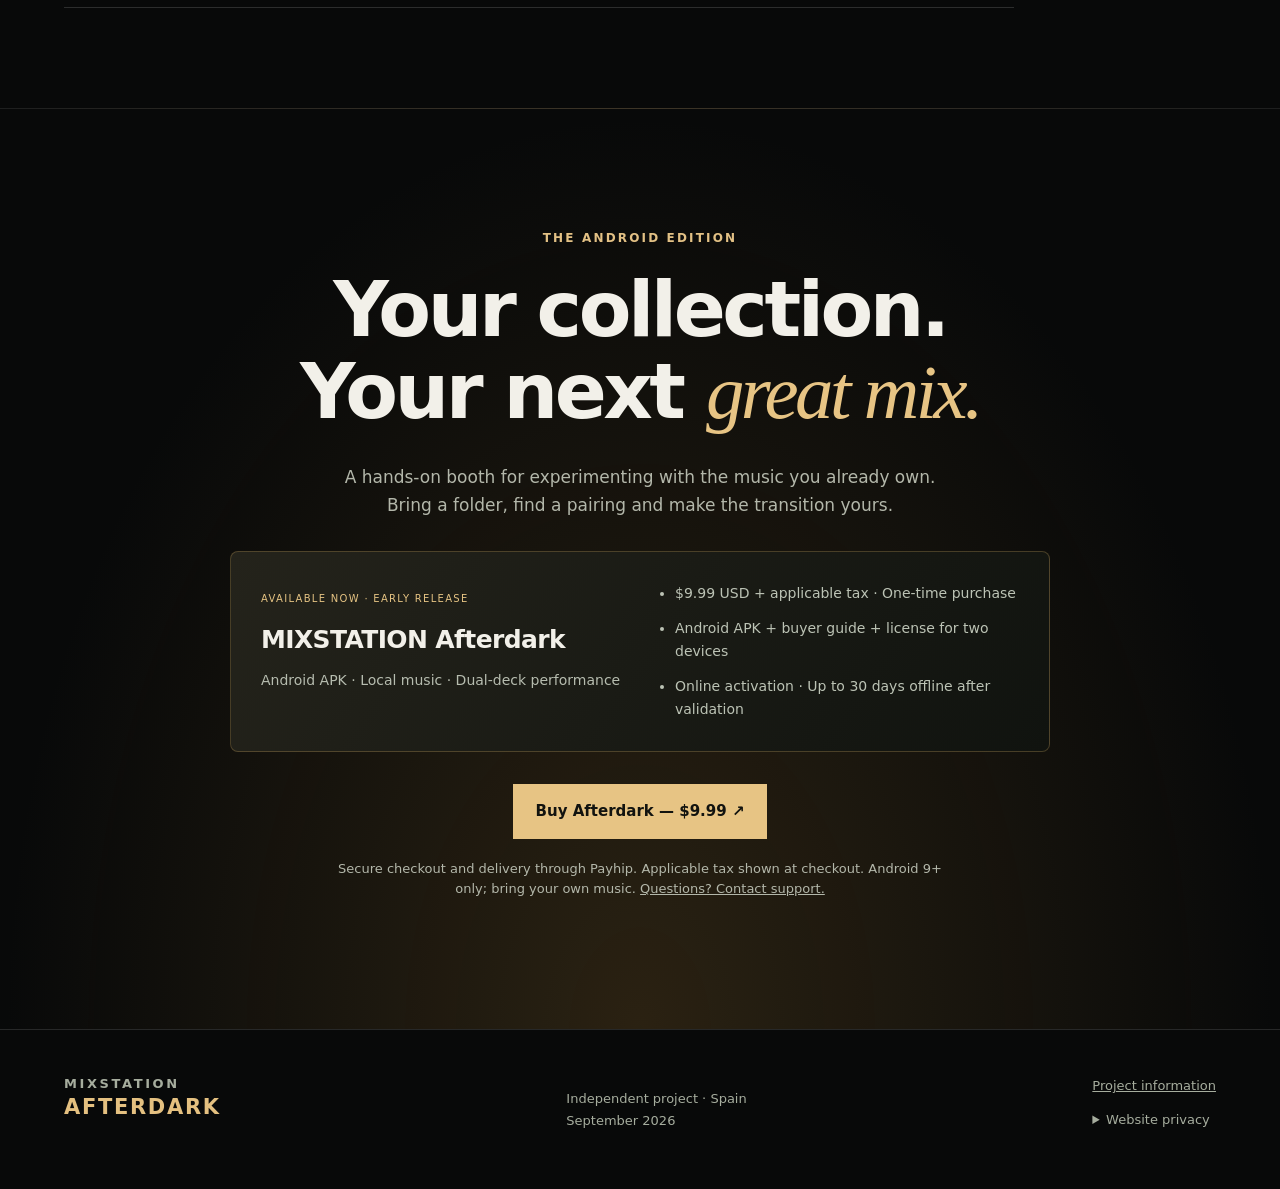
==== commit 28f989f6: "Verify domain with Pinterest (p:domain_verify)" ====
--- a/index.html
+++ b/index.html
@@ -1,4 +1,5 @@
-<!doctype html><html lang="en"><head><meta charset="utf-8"><meta name="viewport" content="width=device-width,initial-scale=1,viewport-fit=cover"><meta name="theme-color" content="#080909"><meta name="description" content="Watch Afterdark in action: two decks, touch scratching and live effects for Android 9+. Available now for $9.99 USD plus tax, one-time purchase."><title>Afterdark — Your Android. Your DJ booth.</title><link rel="stylesheet" href="style.css?v=fingertips-20260928"><script src="site.js?v=fingertips-20260928" defer></script></head><body>
+<!doctype html><html lang="en"><head><meta charset="utf-8"><meta name="viewport" content="width=device-width,initial-scale=1,viewport-fit=cover"><meta name="theme-color" content="#080909"><meta name="description" content="Watch Afterdark in action: two decks, touch scratching and live effects for Android 9+. Available now for $9.99 USD plus tax, one-time purchase."><title>Afterdark — Your Android. Your DJ booth.</title><link rel="stylesheet" href="style.css?v=fingertips-20260928"><script src="site.js?v=fingertips-20260928" defer></script>  <meta name="p:domain_verify" content="c6936ddd18ae3c8e3d3bc3ef6dbb9d70"/>
+</head><body>
 <a class="skip" href="#main">Skip to content</a><header><a href="#" class="brand">MIXSTATION<span>AFTERDARK</span></a><nav aria-label="Main navigation"><a href="#experience">The experience</a><a href="#demo">Watch it work</a><a class="nav-cta" href="#release">Get Afterdark ↗</a></nav></header>
 <main id="main"><section class="hero"><div class="hero-copy"><p class="eyebrow">YOUR ANDROID. YOUR BOOTH.</p><h1>Your Android.<br>Your <em>DJ booth.</em></h1><p class="lead">Two decks. Your own music. Scratch over the beat, shape your transitions and record a set worth playing back.</p><div class="actions"><a class="button button-buy" href="https://payhip.com/b/3T2rJ">Get Afterdark — $9.99 ↗</a><a class="text-link" href="#demo">Explore the app demo ↓</a></div><p class="fine">Android 9+ · Landscape controls · Local music files</p><p class="release-note">Available now · One-time purchase · Plus applicable tax</p></div><figure class="hero-device"><div class="hero-media"><img src="assets/hero-premium-poster.jpg" alt="Gold turntables descend into Afterdark with sculpted graffiti and a b-boy character" width="1920" height="1080" fetchpriority="high"><video id="hero-motion" autoplay muted loop playsinline preload="none" aria-hidden="true" tabindex="-1" data-src="assets/afterdark-premium-final.mp4" data-mobile-src="assets/afterdark-premium-final-mobile.mp4"></video><button id="hero-motion-toggle" type="button" aria-pressed="false" aria-label="Play hero animation">Play motion</button></div><figcaption>The decks become your booth · Promotional cinematic</figcaption></figure><div class="hero-foot"><span>LOCAL MUSIC. LIVE CONTROL.</span><span>DESIGNED TO BE PLAYED.</span></div></section>
 <div class="feature-line" aria-label="Key features"><span>TWIN DECKS</span><b>✳</b><span>VINYL SCRATCHING</span><b>✳</b><span>LIVE FX</span><b>✳</b><span>MIX NEXT</span><b>✳</b><span>RECORD YOUR SET</span></div>
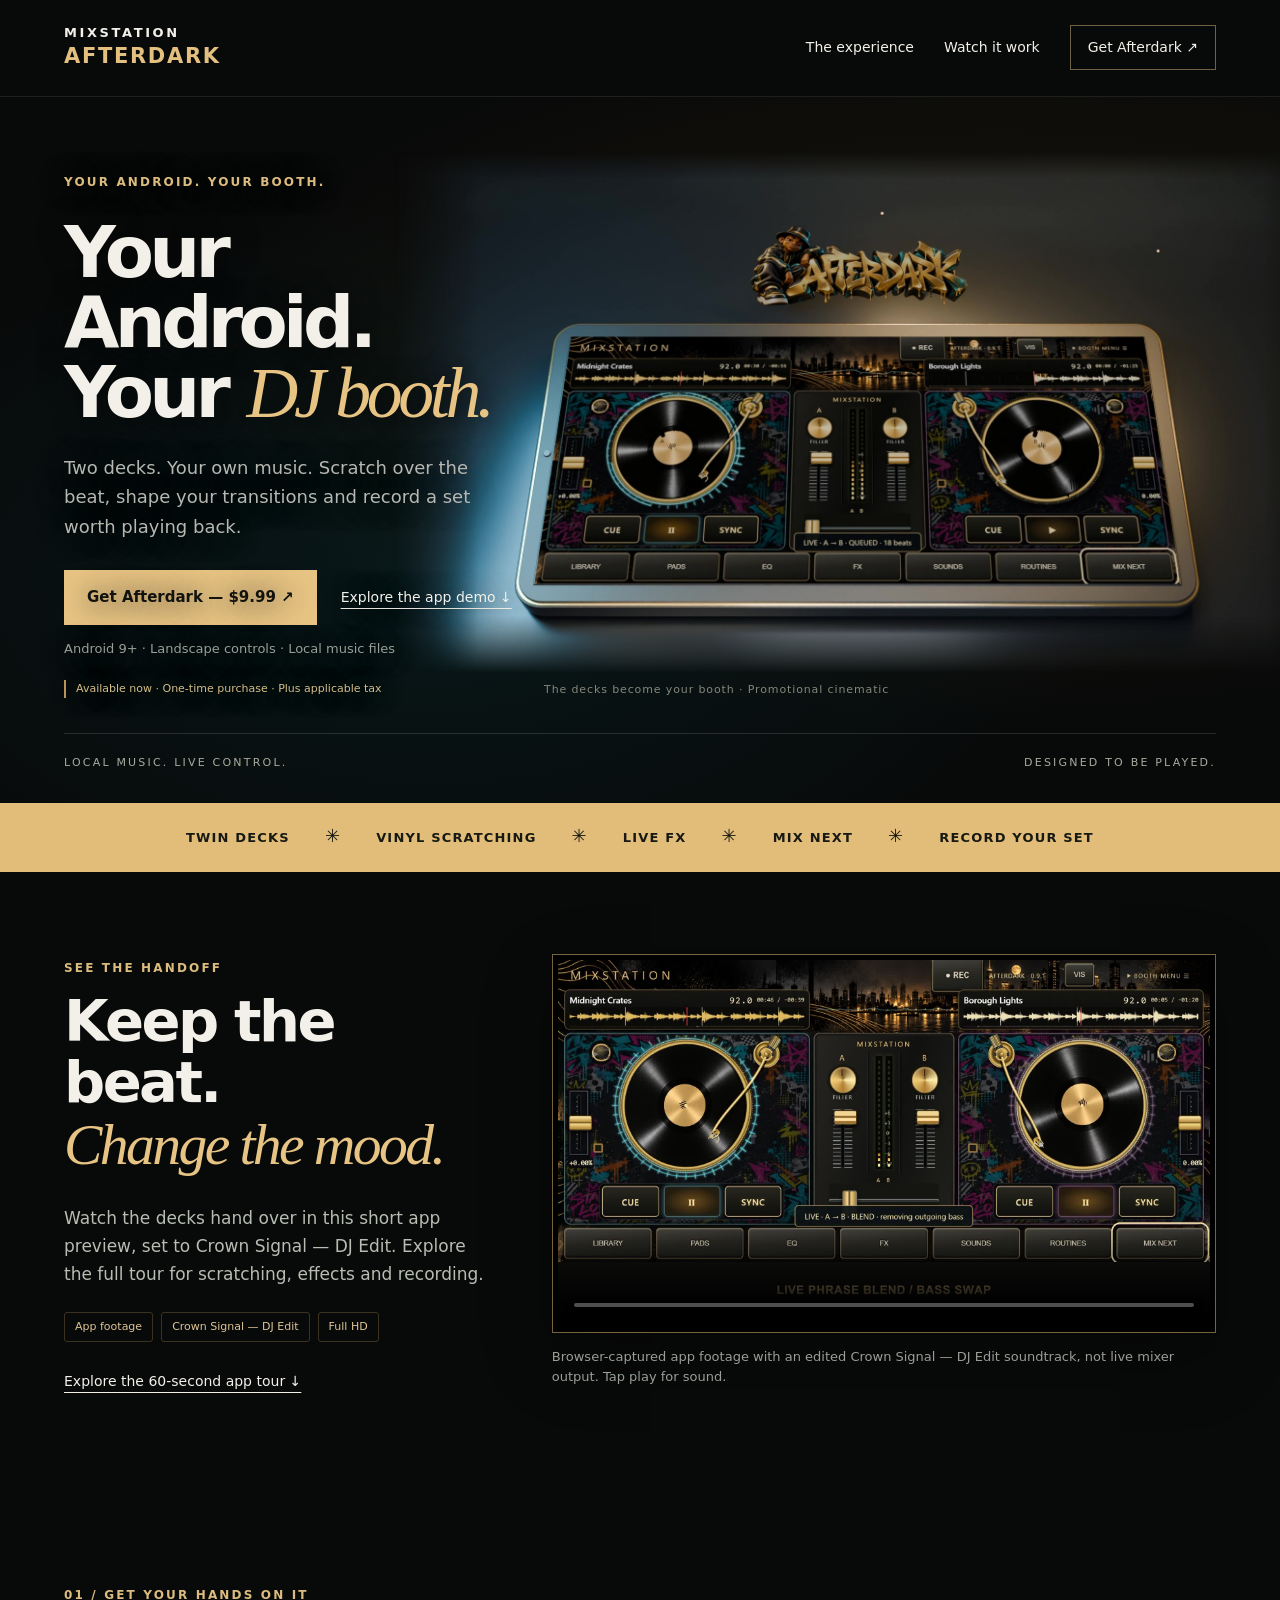
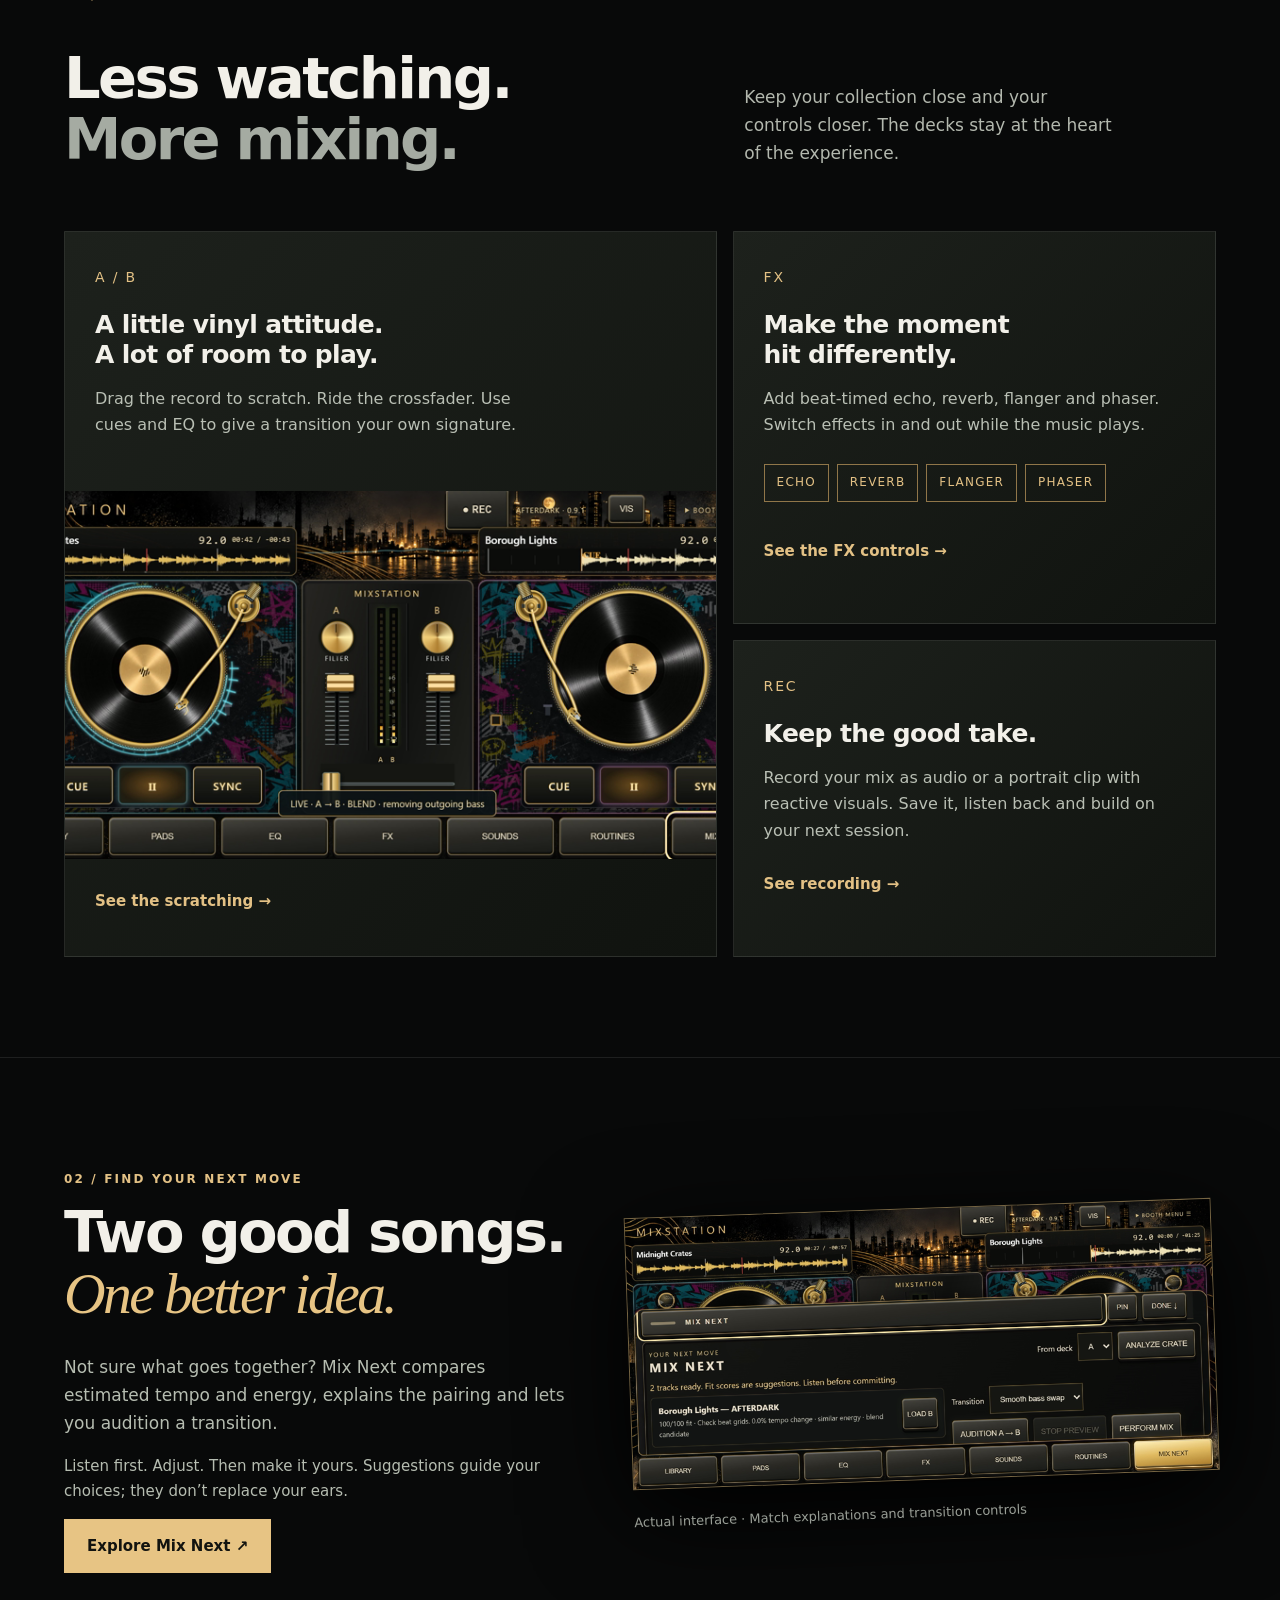
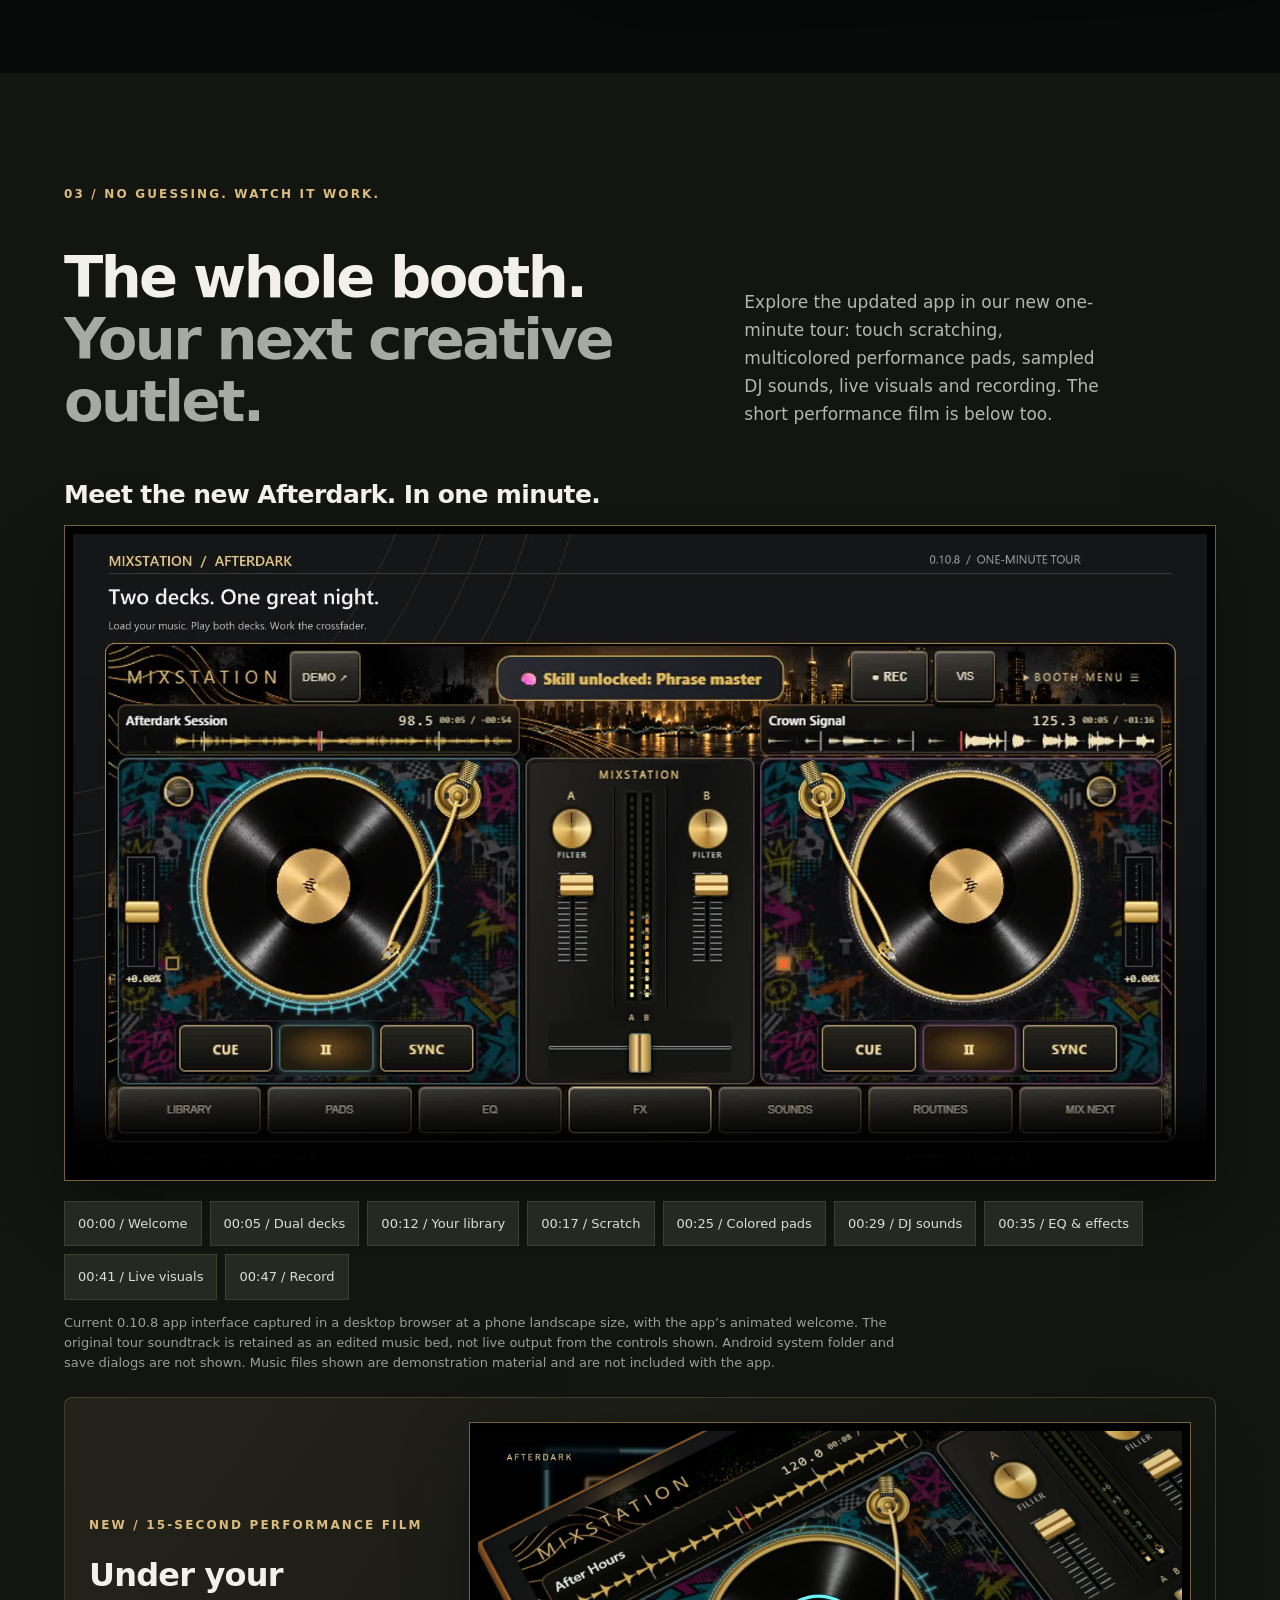
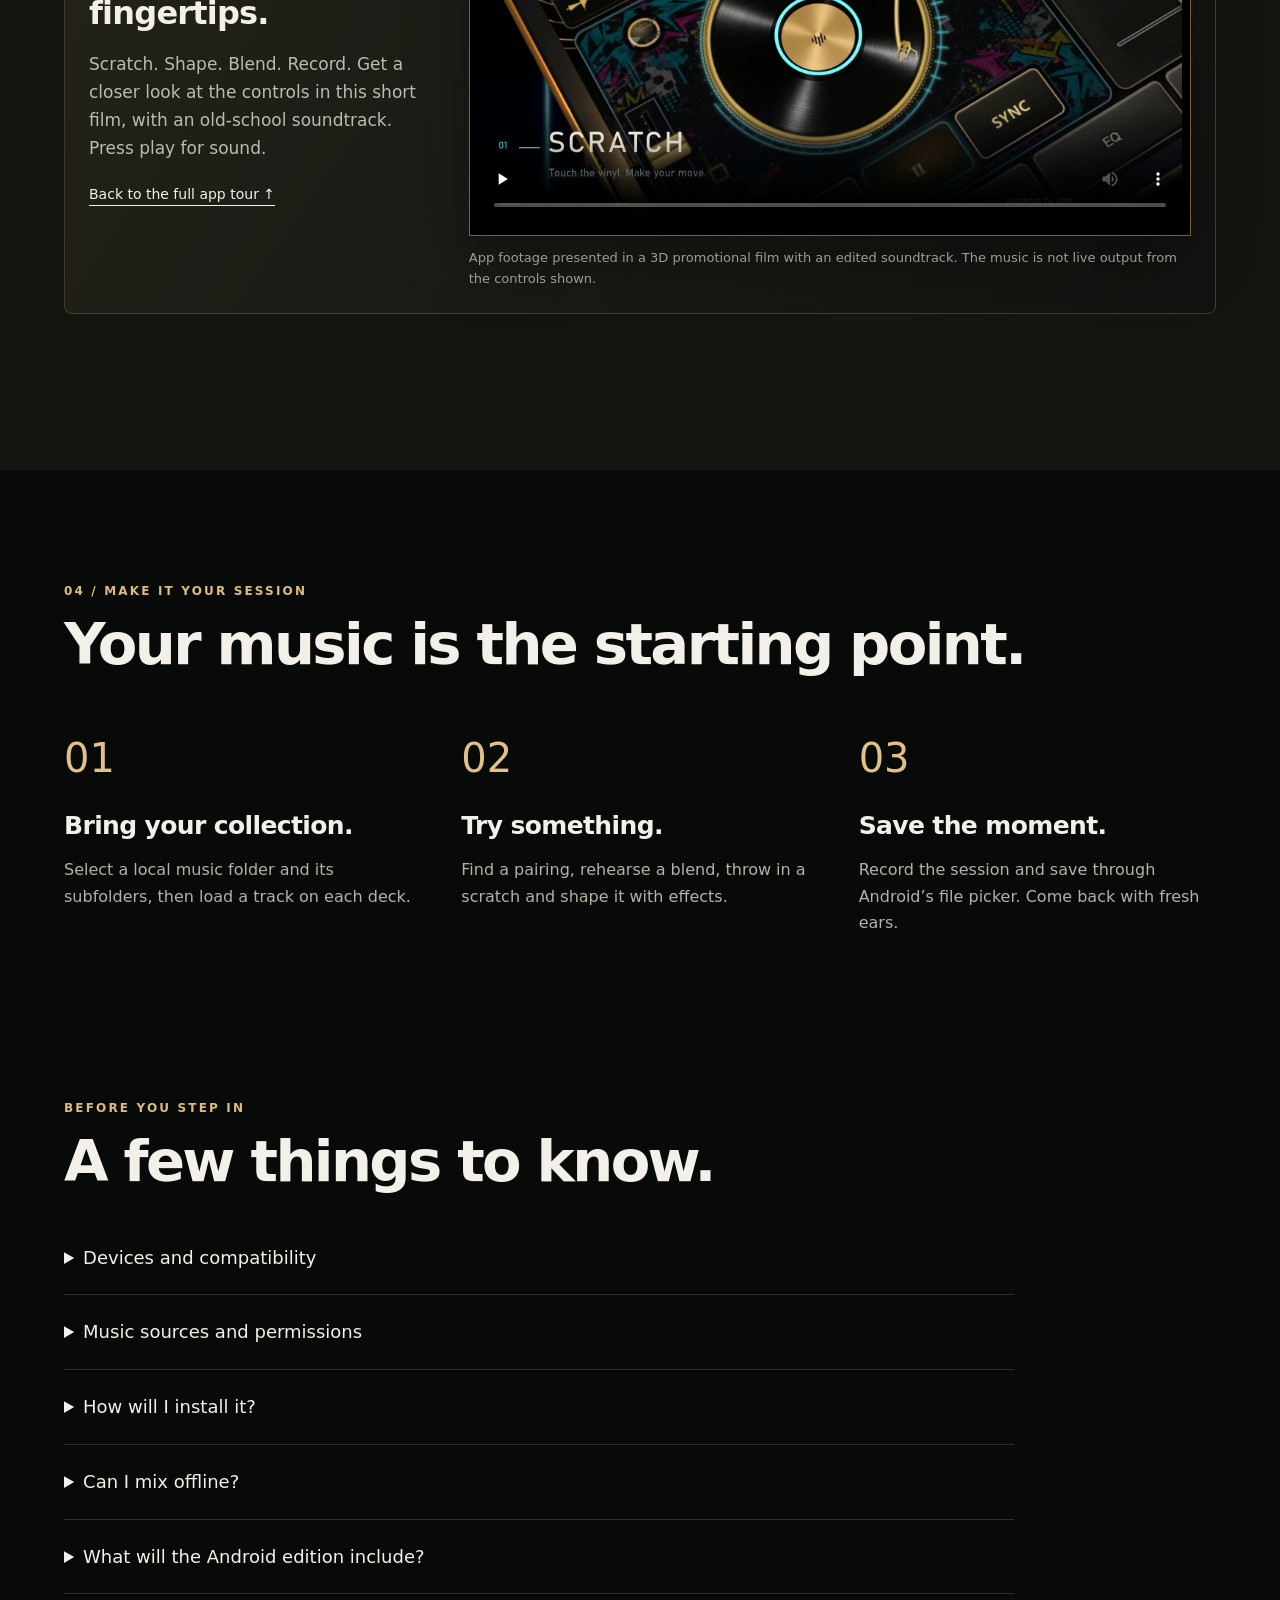
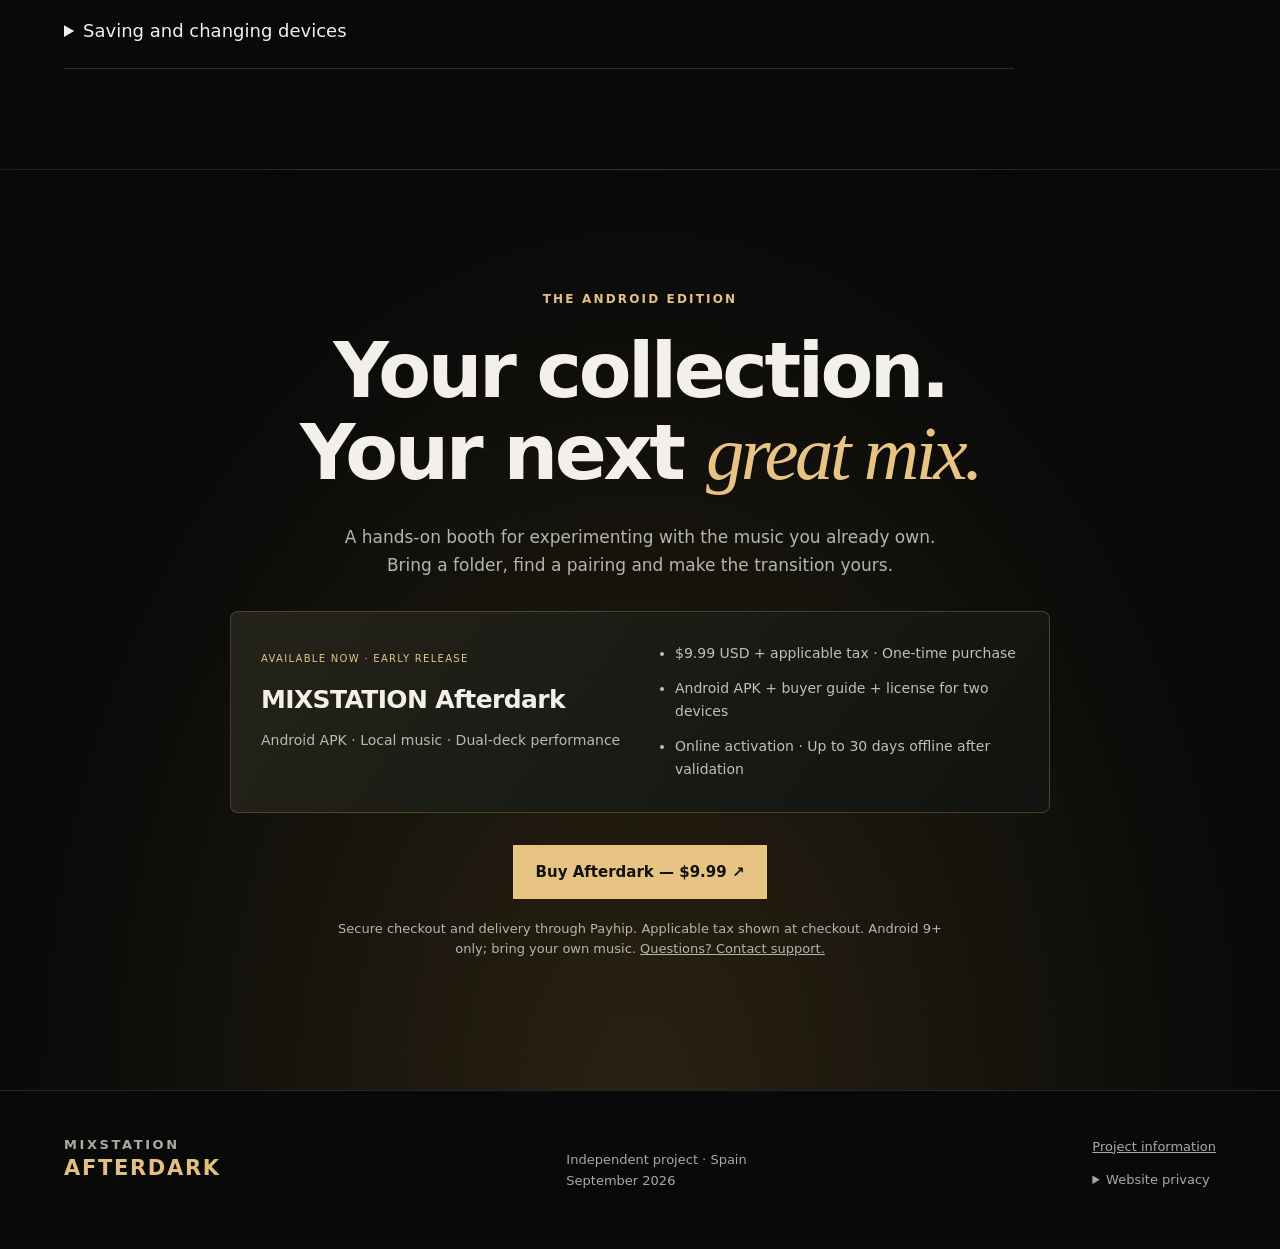
==== commit 40c3394e: "Refresh one-minute tour for Afterdark 0.10.8" ====
--- a/index.html
+++ b/index.html
@@ -6,7 +6,7 @@
 <section id="highlight" class="section highlight"><div class="highlight-copy"><p class="eyebrow">SEE THE HANDOFF</p><h2>Keep the beat.<br><em>Change the mood.</em></h2><p>Watch the decks hand over in this short app preview, set to Crown Signal — DJ Edit. Explore the full tour for scratching, effects and recording.</p><div class="proof-tags"><span>App footage</span><span>Crown Signal — DJ Edit</span><span>Full HD</span></div><a class="text-link" href="#demo">Explore the 60-second app tour ↓</a></div><figure><div class="video-shell"><video id="highlight-video" controls playsinline preload="none" poster="assets/blend-highlight.jpg" width="1920" height="1080" aria-label="22-second Afterdark preview with Crown Signal — DJ Edit soundtrack"><source src="assets/blend-highlight-final-mobile.mp4" media="(max-width: 1024px)" type="video/mp4"><source src="assets/blend-highlight-final.mp4" type="video/mp4"></video></div><figcaption>Browser-captured app footage with an edited Crown Signal — DJ Edit soundtrack, not live mixer output. Tap play for sound.</figcaption></figure></section>
 <section id="experience" class="section experience"><div class="section-head"><p class="eyebrow">01 / GET YOUR HANDS ON IT</p><h2>Less watching.<br><span>More mixing.</span></h2><p>Keep your collection close and your controls closer. The decks stay at the heart of the experience.</p></div><div class="feature-grid"><article class="feature feature-large"><span class="index">A / B</span><h3>A little vinyl attitude.<br>A lot of room to play.</h3><p>Drag the record to scratch. Ride the crossfader. Use cues and EQ to give a transition your own signature.</p><img src="assets/booth.png" alt="Actual Afterdark interface with dual vinyl decks and crossfader" width="844" height="390" loading="lazy"><button data-chapter="7.11">See the scratching →</button></article><article class="feature"><span class="index">FX</span><h3>Make the moment<br>hit differently.</h3><p>Add beat-timed echo, reverb, flanger and phaser. Switch effects in and out while the music plays.</p><div class="effect-labels" aria-label="Available effects"><span>ECHO</span><span>REVERB</span><span>FLANGER</span><span>PHASER</span></div><button data-chapter="11.11">See the FX controls →</button></article><article class="feature"><span class="index">REC</span><h3>Keep the good take.</h3><p>Record your mix as audio or a portrait clip with reactive visuals. Save it, listen back and build on your next session.</p><button data-chapter="53.51">See recording →</button></article></div></section>
 <section class="mix-section section"><div><p class="eyebrow">02 / FIND YOUR NEXT MOVE</p><h2>Two good songs.<br><em>One better idea.</em></h2><p>Not sure what goes together? Mix Next compares estimated tempo and energy, explains the pairing and lets you audition a transition.</p><p class="muted">Listen first. Adjust. Then make it yours. Suggestions guide your choices; they don’t replace your ears.</p><button class="button" data-chapter="18.58">Explore Mix Next ↗</button></div><figure><img src="assets/mix-next.png" alt="Mix Next showing a tempo and energy match with transition audition controls" width="844" height="390" loading="lazy"><figcaption>Actual interface · Match explanations and transition controls</figcaption></figure></section>
-<section id="demo" class="section demo"><div class="section-head"><p class="eyebrow">03 / NO GUESSING. WATCH IT WORK.</p><h2>The whole booth.<br><span>Your next creative outlet.</span></h2><p>Start with the new 15-second performance film, then explore the decks, effects and recording tools in the full tour.</p></div><article class="fingertips-demo" aria-labelledby="fingertips-title"><div class="fingertips-copy"><p class="eyebrow">NEW / 15-SECOND PERFORMANCE FILM</p><h3 id="fingertips-title">Under your fingertips.</h3><p>Scratch. Shape. Blend. Record. Get a closer look at the controls in this short film, with an old-school soundtrack. Press play for sound.</p><a class="text-link" href="#full-tour">Then explore the full app tour ↓</a></div><figure><div class="video-shell"><video id="fingertips-video" controls playsinline preload="none" poster="assets/fingertips-poster.jpg" width="1920" height="1080" aria-label="Afterdark Under Your Fingertips: 15-second film with music"><source src="assets/afterdark-fingertips-with-music.mp4" type="video/mp4"><a href="assets/afterdark-fingertips-with-music.mp4">Open the film with sound</a></video></div><figcaption>App footage presented in a 3D promotional film with an edited soundtrack. The music is not live output from the controls shown.</figcaption></figure></article><h3 id="full-tour">Explore the full one-minute tour.</h3><div class="video-shell"><video id="walkthrough" controls playsinline preload="none" poster="assets/walkthrough-hd-poster.jpg" width="1920" height="1080" aria-label="Afterdark one-minute app tour with a new edited soundtrack"><source src="assets/walkthrough-new-track-mobile.mp4" media="(max-width: 1024px)" type="video/mp4"><source src="assets/walkthrough-new-track.mp4" type="video/mp4"><a href="assets/walkthrough-new-track.mp4">Open the video</a></video></div><div class="chapters" aria-label="Jump to a demonstration chapter"><button data-chapter="0.0">00:00 / The decks</button><button data-chapter="3.56">00:03 / Library</button><button data-chapter="7.11">00:07 / Scratch</button><button data-chapter="11.11">00:11 / Echo</button><button data-chapter="15.47">00:15 / EQ</button><button data-chapter="18.58">00:18 / Mix Next</button><button data-chapter="22.31">00:22 / Live blend</button><button data-chapter="53.51">00:53 / Record</button></div><p class="fine">Actual app interface captured in a desktop browser at a mobile landscape size, condensed to one minute. Updated promotional soundtrack with a smooth ending fade; the music is an edited soundtrack, not the live output of the controls shown. Android system folder and save dialogs are not shown.</p><p id="video-status" role="status" class="fine"></p></section>
+<section id="demo" class="section demo"><div class="section-head"><p class="eyebrow">03 / NO GUESSING. WATCH IT WORK.</p><h2>The whole booth.<br><span>Your next creative outlet.</span></h2><p>Explore the updated app in our new one-minute tour: touch scratching, multicolored performance pads, sampled DJ sounds, live visuals and recording. The short performance film is below too.</p></div><h3 id="full-tour">Meet the new Afterdark. In one minute.</h3><div class="video-shell"><video id="walkthrough" controls playsinline preload="none" poster="assets/walkthrough-0.10.8-poster.jpg" width="1920" height="1080" aria-label="Afterdark 0.10.8: one-minute tour of scratching, colored pads, sampled DJ sounds, effects, visuals and recording"><source src="assets/walkthrough-0.10.8-mobile.mp4" media="(max-width: 1024px)" type="video/mp4"><source src="assets/walkthrough-0.10.8.mp4" type="video/mp4"><a href="assets/walkthrough-0.10.8.mp4">Open the video</a></video></div><div class="chapters" aria-label="Jump to a demonstration chapter"><button data-chapter="0">00:00 / Welcome</button><button data-chapter="5">00:05 / Dual decks</button><button data-chapter="12">00:12 / Your library</button><button data-chapter="17">00:17 / Scratch</button><button data-chapter="25">00:25 / Colored pads</button><button data-chapter="29">00:29 / DJ sounds</button><button data-chapter="35">00:35 / EQ & effects</button><button data-chapter="41">00:41 / Live visuals</button><button data-chapter="47">00:47 / Record</button></div><p class="fine">Current 0.10.8 app interface captured in a desktop browser at a phone landscape size, with the app’s animated welcome. The original tour soundtrack is retained as an edited music bed, not live output from the controls shown. Android system folder and save dialogs are not shown. Music files shown are demonstration material and are not included with the app.</p><p id="video-status" role="status" class="fine"></p><article class="fingertips-demo" aria-labelledby="fingertips-title"><div class="fingertips-copy"><p class="eyebrow">NEW / 15-SECOND PERFORMANCE FILM</p><h3 id="fingertips-title">Under your fingertips.</h3><p>Scratch. Shape. Blend. Record. Get a closer look at the controls in this short film, with an old-school soundtrack. Press play for sound.</p><a class="text-link" href="#full-tour">Back to the full app tour ↑</a></div><figure><div class="video-shell"><video id="fingertips-video" controls playsinline preload="none" poster="assets/fingertips-poster.jpg" width="1920" height="1080" aria-label="Afterdark Under Your Fingertips: 15-second film with music"><source src="assets/afterdark-fingertips-with-music.mp4" type="video/mp4"><a href="assets/afterdark-fingertips-with-music.mp4">Open the film with sound</a></video></div><figcaption>App footage presented in a 3D promotional film with an edited soundtrack. The music is not live output from the controls shown.</figcaption></figure></article></section>
 <section class="section start"><p class="eyebrow">04 / MAKE IT YOUR SESSION</p><h2>Your music is the starting point.</h2><div class="steps"><article><b>01</b><h3>Bring your collection.</h3><p>Select a local music folder and its subfolders, then load a track on each deck.</p></article><article><b>02</b><h3>Try something.</h3><p>Find a pairing, rehearse a blend, throw in a scratch and shape it with effects.</p></article><article><b>03</b><h3>Save the moment.</h3><p>Record the session and save through Android’s file picker. Come back with fresh ears.</p></article></div></section>
 <section class="section faq"><p class="eyebrow">BEFORE YOU STEP IN</p><h2>A few things to know.</h2><details><summary>Devices and compatibility</summary><p>The current build requires Android 9 or later and is designed for landscape use. This is an early release. Performance varies by device; an exhaustive supported-device list is not available. Keep the app in the foreground while mixing. Video recording requires more processing power.</p></details><details><summary>Music sources and permissions</summary><p>Afterdark works with local audio files you supply. Commercial music is not included. Spotify and YouTube streaming, stem separation and key lock are not included in this edition. Only share recordings you have permission to distribute.</p></details><details><summary>How will I install it?</summary><p><a href="start/">Read the illustrated Android quick-start guide</a>.</p><p>Your APK download and license key are supplied through your Payhip purchase receipt. Download it on your phone, open it and allow installation from your browser or file manager if Android asks. It is not currently a Google Play release.</p></details><details><summary>Can I mix offline?</summary><p>The decks play local files on your device. Internet is required for activation and license refresh. Your purchase allows two devices and up to 30 days of offline use after successful validation.</p></details><details><summary>What will the Android edition include?</summary><p>Dual decks, touch scratching, crossfader, EQ, effects, folder import, Mix Next suggestions, and session recording. You supply the music. This page covers Android; it does not advertise an iPhone app or include a Windows license.</p></details><details><summary>Saving and changing devices</summary><p>If a save dialog is cancelled, use Recover last recording in Library. Export recordings before uninstalling or changing devices. Private app data, cues and folder permissions do not automatically transfer.</p></details></section>
 <section id="release" class="release section"><p class="eyebrow">THE ANDROID EDITION</p><h2>Your collection.<br>Your next <em>great mix.</em></h2><p>A hands-on booth for experimenting with the music you already own. Bring a folder, find a pairing and make the transition yours.</p><div class="release-card"><div><span class="release-badge">AVAILABLE NOW · EARLY RELEASE</span><h3>MIXSTATION Afterdark</h3><p>Android APK · Local music · Dual-deck performance</p></div><ul><li>$9.99 USD + applicable tax · One-time purchase</li><li>Android APK + buyer guide + license for two devices</li><li>Online activation · Up to 30 days offline after validation</li></ul></div><a class="button" href="https://payhip.com/b/3T2rJ">Buy Afterdark — $9.99 ↗</a><p class="fine">Secure checkout and delivery through Payhip. Applicable tax shown at checkout. Android 9+ only; bring your own music. <a href="https://payhip.com/mixstationafterdark/contact">Questions? Contact support.</a></p></section></main><footer><a class="brand" href="#">MIXSTATION<span>AFTERDARK</span></a><p>Independent project · Spain<br>September 2026</p><div><a href="https://github.com/m3libere28/afterdark-website">Project information</a><details><summary>Website privacy</summary><p>No added analytics, forms, advertising trackers or cookies on this website. Purchases open Payhip, which handles checkout and delivery under its own policies. GitHub may process technical request information under its <a href="https://docs.github.com/en/site-policy/privacy-policies/github-general-privacy-statement">privacy statement</a>.</p></details></div></footer></body></html>
